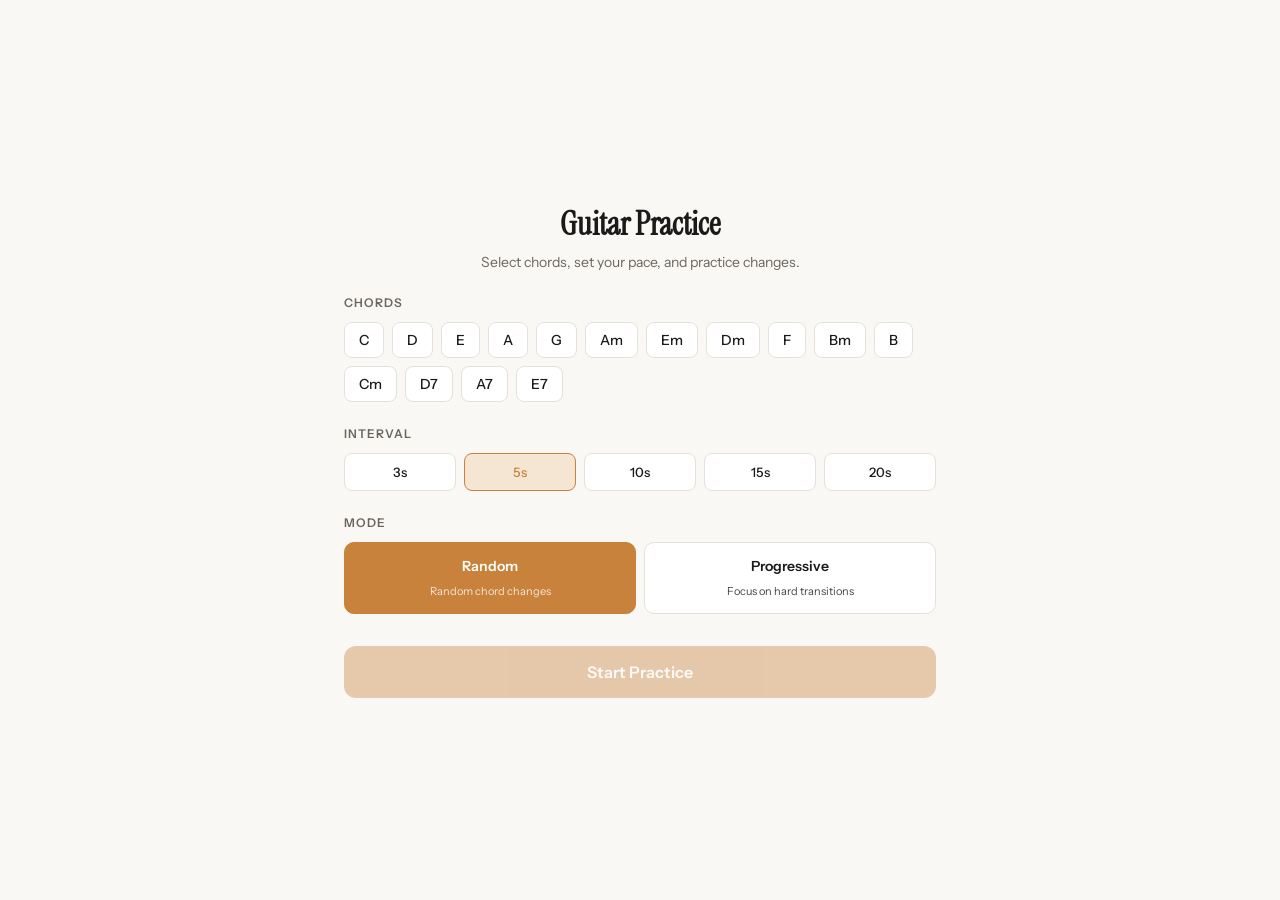
==== index.html @ 93acb4d7 "Initial commit: Guitar Practice app" ====
<!DOCTYPE html>
<html lang="en">
<head>
<meta charset="UTF-8">
<meta name="viewport" content="width=device-width, initial-scale=1.0">
<title>Guitar Practice</title>
<link rel="preconnect" href="https://fonts.googleapis.com">
<link rel="preconnect" href="https://fonts.gstatic.com" crossorigin>
<link href="https://fonts.googleapis.com/css2?family=Geist+Mono:wght@400;500;600&family=Instrument+Sans:wght@400;500;600&family=Instrument+Serif&display=swap" rel="stylesheet">
<style>
*, *::before, *::after { box-sizing: border-box; margin: 0; padding: 0; }

:root {
  --bg: #FAF8F5;
  --surface: #FFFFFF;
  --text: #1A1A1A;
  --muted: #6B6560;
  --accent: #C8823B;
  --accent-light: #F5E6D3;
  --success: #4A7C59;
  --danger: #C0392B;
  --string: #4A4039;
  --fret: #9A9490;
  --dot: #C8823B;
  --dot-stroke: #FFFFFF;
  --radius: 12px;
  --shadow: 0 2px 16px rgba(26, 26, 26, 0.08);
  --shadow-lg: 0 8px 32px rgba(26, 26, 26, 0.12);
}

body {
  font-family: 'Instrument Sans', -apple-system, sans-serif;
  background: var(--bg);
  color: var(--text);
  min-height: 100vh;
  min-height: 100dvh;
  display: flex;
  flex-direction: column;
  align-items: center;
  justify-content: center;
  -webkit-font-smoothing: antialiased;
}

.screen {
  display: none;
  width: 100%;
  max-width: 640px;
  padding: 24px;
  animation: fadeIn 300ms ease-out;
}

.screen.active { display: flex; flex-direction: column; align-items: center; }

@keyframes fadeIn {
  from { opacity: 0; transform: translateY(8px); }
  to { opacity: 1; transform: translateY(0); }
}

/* Setup Screen */
.setup-title {
  font-family: 'Instrument Serif', serif;
  font-size: 32px;
  margin-bottom: 8px;
}

.setup-subtitle {
  color: var(--muted);
  font-size: 14px;
  margin-bottom: 24px;
}

.section-label {
  font-size: 12px;
  font-weight: 600;
  text-transform: uppercase;
  letter-spacing: 0.08em;
  color: var(--muted);
  margin-bottom: 12px;
  align-self: flex-start;
}

.chord-grid {
  display: flex;
  flex-wrap: wrap;
  gap: 8px;
  margin-bottom: 24px;
  width: 100%;
}

.chord-chip {
  padding: 8px 14px;
  border: 1.5px solid #E5E0DA;
  border-radius: 8px;
  background: var(--surface);
  cursor: pointer;
  font-size: 14px;
  font-weight: 500;
  transition: all 150ms ease;
  user-select: none;
}

.chord-chip:hover { border-color: var(--accent); }

.chord-chip.selected {
  background: var(--accent);
  color: white;
  border-color: var(--accent);
}

.setting-row {
  display: flex;
  gap: 8px;
  margin-bottom: 24px;
  width: 100%;
}

.setting-option {
  flex: 1;
  padding: 10px;
  border: 1.5px solid #E5E0DA;
  border-radius: 8px;
  background: var(--surface);
  cursor: pointer;
  text-align: center;
  font-size: 13px;
  font-weight: 500;
  transition: all 150ms ease;
}

.setting-option:hover { border-color: var(--accent); }
.setting-option.selected {
  background: var(--accent-light);
  border-color: var(--accent);
  color: var(--accent);
}

.mode-toggle {
  display: flex;
  gap: 8px;
  margin-bottom: 24px;
  width: 100%;
}

.mode-btn {
  flex: 1;
  padding: 14px;
  border: 1.5px solid #E5E0DA;
  border-radius: 10px;
  background: var(--surface);
  cursor: pointer;
  text-align: center;
  transition: all 150ms ease;
}

.mode-btn:hover { border-color: var(--accent); }
.mode-btn.selected {
  background: var(--accent);
  color: white;
  border-color: var(--accent);
}

.mode-btn-name {
  font-size: 14px;
  font-weight: 600;
  display: block;
  margin-bottom: 4px;
}

.mode-btn-desc {
  font-size: 11px;
  opacity: 0.8;
}

.start-btn {
  width: 100%;
  padding: 16px;
  background: var(--accent);
  color: white;
  border: none;
  border-radius: 12px;
  font-size: 16px;
  font-weight: 600;
  font-family: 'Instrument Sans', sans-serif;
  cursor: pointer;
  transition: all 150ms ease;
  margin-top: 8px;
}

.start-btn:hover { transform: scale(1.02); box-shadow: var(--shadow); }
.start-btn:disabled { opacity: 0.4; cursor: not-allowed; transform: none; }

/* Practice Screen */
.practice-container {
  text-align: center;
  width: 100%;
  display: flex;
  flex-direction: column;
  align-items: center;
}

.chord-name {
  font-family: 'Instrument Serif', serif;
  font-size: clamp(48px, 12vw, 80px);
  margin-bottom: 16px;
  transition: opacity 200ms ease;
}

.chord-diagram-container {
  background: var(--surface);
  border-radius: var(--radius);
  box-shadow: var(--shadow);
  padding: 24px;
  margin-bottom: 24px;
  transition: opacity 200ms ease;
}

.chord-diagram-container svg {
  display: block;
}

.timer-container {
  position: relative;
  width: 80px;
  height: 80px;
  margin-bottom: 16px;
}

.timer-ring {
  transform: rotate(-90deg);
  width: 100%;
  height: 100%;
}

.timer-ring-bg {
  fill: none;
  stroke: #E5E0DA;
  stroke-width: 4;
}

.timer-ring-progress {
  fill: none;
  stroke: var(--accent);
  stroke-width: 4;
  stroke-linecap: round;
  transition: stroke-dashoffset 1s linear;
}

.timer-text {
  position: absolute;
  top: 50%;
  left: 50%;
  transform: translate(-50%, -50%);
  font-family: 'Geist Mono', monospace;
  font-size: 20px;
  font-weight: 500;
}

.progressive-feedback {
  display: flex;
  gap: 12px;
  margin-bottom: 16px;
  width: 100%;
  max-width: 320px;
}

.feedback-btn {
  flex: 1;
  padding: 12px;
  border: 1.5px solid #E5E0DA;
  border-radius: 10px;
  background: var(--surface);
  cursor: pointer;
  font-size: 14px;
  font-weight: 500;
  font-family: 'Instrument Sans', sans-serif;
  transition: all 150ms ease;
}

.feedback-btn:hover { transform: scale(1.02); }
.feedback-btn.got-it:hover, .feedback-btn.got-it:active {
  background: var(--success);
  color: white;
  border-color: var(--success);
}

.feedback-btn.struggled:hover, .feedback-btn.struggled:active {
  background: var(--danger);
  color: white;
  border-color: var(--danger);
}

.pause-btn {
  padding: 10px 20px;
  border: 1.5px solid #E5E0DA;
  border-radius: 8px;
  background: var(--surface);
  cursor: pointer;
  font-size: 13px;
  font-weight: 500;
  font-family: 'Instrument Sans', sans-serif;
  color: var(--muted);
  transition: all 150ms ease;
}

.pause-btn:hover { border-color: var(--accent); color: var(--text); }

/* Pause Overlay */
.pause-overlay {
  position: fixed;
  inset: 0;
  background: rgba(250, 248, 245, 0.95);
  display: none;
  flex-direction: column;
  align-items: center;
  justify-content: center;
  z-index: 100;
  animation: fadeIn 200ms ease-out;
}

.pause-overlay.active { display: flex; }

.pause-title {
  font-family: 'Instrument Serif', serif;
  font-size: 36px;
  margin-bottom: 24px;
}

.pause-btns {
  display: flex;
  gap: 12px;
}

.resume-btn {
  padding: 14px 32px;
  background: var(--accent);
  color: white;
  border: none;
  border-radius: 10px;
  font-size: 15px;
  font-weight: 600;
  font-family: 'Instrument Sans', sans-serif;
  cursor: pointer;
  transition: all 150ms ease;
}

.resume-btn:hover { transform: scale(1.02); }

.end-btn {
  padding: 14px 32px;
  border: 1.5px solid #E5E0DA;
  border-radius: 10px;
  background: var(--surface);
  font-size: 15px;
  font-weight: 500;
  font-family: 'Instrument Sans', sans-serif;
  cursor: pointer;
  color: var(--muted);
  transition: all 150ms ease;
}

.end-btn:hover { border-color: var(--danger); color: var(--danger); }

/* Summary Screen */
.summary-title {
  font-family: 'Instrument Serif', serif;
  font-size: 32px;
  margin-bottom: 24px;
}

.stats-grid {
  display: grid;
  grid-template-columns: 1fr 1fr;
  gap: 12px;
  width: 100%;
  margin-bottom: 24px;
}

.stat-card {
  background: var(--surface);
  border-radius: 10px;
  padding: 16px;
  text-align: center;
  box-shadow: var(--shadow);
}

.stat-value {
  font-family: 'Geist Mono', monospace;
  font-size: 28px;
  font-weight: 600;
  color: var(--accent);
}

.stat-label {
  font-size: 12px;
  color: var(--muted);
  margin-top: 4px;
}

.struggles-list {
  width: 100%;
  margin-bottom: 24px;
}

.struggle-item {
  display: flex;
  justify-content: space-between;
  padding: 10px 12px;
  background: var(--surface);
  border-radius: 8px;
  margin-bottom: 6px;
  font-size: 14px;
}

.struggle-pair { font-weight: 500; }
.struggle-rate { color: var(--danger); font-family: 'Geist Mono', monospace; }

.back-btn {
  padding: 14px 32px;
  background: var(--accent);
  color: white;
  border: none;
  border-radius: 10px;
  font-size: 15px;
  font-weight: 600;
  font-family: 'Instrument Sans', sans-serif;
  cursor: pointer;
  transition: all 150ms ease;
}

.back-btn:hover { transform: scale(1.02); }

/* Mobile */
@media (max-width: 480px) {
  .screen { padding: 16px; }
  .setup-title { font-size: 24px; }
  .chord-diagram-container { padding: 16px; }
}
</style>
</head>
<body>

<!-- Setup Screen -->
<div id="setup-screen" class="screen active">
  <h1 class="setup-title">Guitar Practice</h1>
  <p class="setup-subtitle">Select chords, set your pace, and practice changes.</p>

  <span class="section-label">Chords</span>
  <div class="chord-grid" id="chord-grid"></div>

  <span class="section-label">Interval</span>
  <div class="setting-row" id="interval-row"></div>

  <span class="section-label">Mode</span>
  <div class="mode-toggle" id="mode-toggle"></div>

  <button class="start-btn" id="start-btn" disabled>Start Practice</button>
</div>

<!-- Practice Screen -->
<div id="practice-screen" class="screen">
  <div class="practice-container">
    <div class="chord-name" id="chord-name"></div>
    <div class="chord-diagram-container" id="chord-diagram"></div>
    <div class="timer-container">
      <svg class="timer-ring" viewBox="0 0 80 80">
        <circle class="timer-ring-bg" cx="40" cy="40" r="36"/>
        <circle class="timer-ring-progress" id="timer-progress" cx="40" cy="40" r="36"
          stroke-dasharray="226.2" stroke-dashoffset="0"/>
      </svg>
      <span class="timer-text" id="timer-text"></span>
    </div>
    <div class="progressive-feedback" id="feedback-row" style="display: none;">
      <button class="feedback-btn got-it" id="got-it-btn">Got It</button>
      <button class="feedback-btn struggled" id="struggled-btn">Struggled</button>
    </div>
    <button class="pause-btn" id="pause-btn">Pause</button>
  </div>
</div>

<!-- Pause Overlay -->
<div class="pause-overlay" id="pause-overlay">
  <h2 class="pause-title">Paused</h2>
  <div class="pause-btns">
    <button class="resume-btn" id="resume-btn">Resume</button>
    <button class="end-btn" id="end-btn">End Session</button>
  </div>
</div>

<!-- Summary Screen -->
<div id="summary-screen" class="screen">
  <h2 class="summary-title">Session Summary</h2>
  <div class="stats-grid" id="stats-grid"></div>
  <div class="struggles-list" id="struggles-list"></div>
  <button class="back-btn" id="back-btn">Practice Again</button>
</div>

<script>
// ==================== CHORD DATA ====================
const CHORDS = {
  "C":  { name: "C Major",  frets: [null, 3, 2, 0, 1, 0], fingers: [null, 3, 2, null, 1, null], baseFret: 1 },
  "D":  { name: "D Major",  frets: [null, null, 0, 2, 3, 2], fingers: [null, null, null, 1, 3, 2], baseFret: 1 },
  "E":  { name: "E Major",  frets: [0, 2, 2, 1, 0, 0], fingers: [null, 2, 3, 1, null, null], baseFret: 1 },
  "A":  { name: "A Major",  frets: [null, 0, 2, 2, 2, 0], fingers: [null, null, 1, 2, 3, null], baseFret: 1 },
  "G":  { name: "G Major",  frets: [3, 2, 0, 0, 0, 3], fingers: [2, 1, null, null, null, 3], baseFret: 1 },
  "Am": { name: "A Minor",  frets: [null, 0, 2, 2, 1, 0], fingers: [null, null, 2, 3, 1, null], baseFret: 1 },
  "Em": { name: "E Minor",  frets: [0, 2, 2, 0, 0, 0], fingers: [null, 2, 3, null, null, null], baseFret: 1 },
  "Dm": { name: "D Minor",  frets: [null, null, 0, 2, 3, 1], fingers: [null, null, null, 2, 3, 1], baseFret: 1 },
  "F":  { name: "F Major",  frets: [1, 1, 2, 3, 3, 1], fingers: [1, 1, 2, 3, 4, 1], baseFret: 1 },
  "Bm": { name: "B Minor",  frets: [null, 2, 4, 4, 3, 2], fingers: [null, 1, 3, 4, 2, 1], baseFret: 2 },
  "B":  { name: "B Major",  frets: [null, 2, 4, 4, 4, 2], fingers: [null, 1, 2, 3, 4, 1], baseFret: 2 },
  "Cm": { name: "C Minor",  frets: [null, 3, 5, 5, 4, 3], fingers: [null, 1, 3, 4, 2, 1], baseFret: 3 },
  "D7": { name: "D 7th",    frets: [null, null, 0, 2, 1, 2], fingers: [null, null, null, 2, 1, 3], baseFret: 1 },
  "A7": { name: "A 7th",    frets: [null, 0, 2, 0, 2, 0], fingers: [null, null, 2, null, 3, null], baseFret: 1 },
  "E7": { name: "E 7th",    frets: [0, 2, 0, 1, 0, 0], fingers: [null, 2, null, 1, null, null], baseFret: 1 },
};

const INTERVALS = [3, 5, 10, 15, 20];
const CHORD_ORDER = ["C", "D", "E", "A", "G", "Am", "Em", "Dm", "F", "Bm", "B", "Cm", "D7", "A7", "E7"];

// ==================== STATE ====================
let state = {
  screen: 'setup',
  selectedChords: [],
  currentChord: null,
  previousChord: null,
  interval: 5,
  mode: 'random',
  isRunning: false,
  timeRemaining: 5,
  transitions: {},
  sessionStart: null,
  totalTransitions: 0,
  timerId: null,
  tickId: null,
  audioCtx: null,
};

// ==================== SVG RENDERER ====================
function renderChordDiagram(chordKey, container) {
  const chord = CHORDS[chordKey];
  if (!chord) return;

  const stringSpacing = 28;
  const fretSpacing = 40;
  const numFrets = 5;
  const numStrings = 6;
  const padding = 30;
  const topPadding = 36;

  const width = (numStrings - 1) * stringSpacing + padding * 2;
  const height = numFrets * fretSpacing + topPadding + padding;

  const fretsToRender = chord.frets.map((f, i) => {
    if (f === null || f === 0) return f;
    return f - chord.baseFret + 1;
  });

  const maxFret = Math.max(...fretsToRender.filter(f => f !== null && f > 0), numFrets);
  const actualFrets = Math.max(maxFret, numFrets);
  const actualHeight = actualFrets * fretSpacing + topPadding + padding;

  let svg = `<svg width="${width}" height="${actualHeight}" viewBox="0 0 ${width} ${actualHeight}" xmlns="http://www.w3.org/2000/svg">`;

  // Fret number indicator (for barre chords)
  if (chord.baseFret > 1) {
    svg += `<text x="${padding - 14}" y="${topPadding + fretSpacing / 2 + 5}"
      font-family="Geist Mono, monospace" font-size="12" fill="#6B6560"
      text-anchor="middle">${chord.baseFret}</text>`;
  }

  // Nut (only for baseFret = 1)
  const nutY = topPadding;
  if (chord.baseFret === 1) {
    svg += `<rect x="${padding}" y="${nutY - 3}" width="${(numStrings - 1) * stringSpacing}"
      height="6" fill="#4A4039" rx="1"/>`;
  }

  // Fret lines
  for (let f = 1; f <= actualFrets; f++) {
    const y = topPadding + f * fretSpacing;
    svg += `<line x1="${padding}" y1="${y}" x2="${padding + (numStrings - 1) * stringSpacing}" y2="${y}"
      stroke="#9A9490" stroke-width="1.5"/>`;
  }

  // String lines
  for (let s = 0; s < numStrings; s++) {
    const x = padding + s * stringSpacing;
    svg += `<line x1="${x}" y1="${topPadding}" x2="${x}" y2="${topPadding + actualFrets * fretSpacing}"
      stroke="#4A4039" stroke-width="2"/>`;
  }

  // X/O indicators and finger positions
  for (let s = 0; s < numStrings; s++) {
    const x = padding + s * stringSpacing;
    const fret = chord.frets[s];
    const finger = chord.fingers[s];

    if (fret === null) {
      // Muted string - X
      svg += `<text x="${x}" y="${topPadding - 10}" font-family="Instrument Sans, sans-serif"
        font-size="16" font-weight="500" fill="#6B6560" text-anchor="middle">X</text>`;
    } else if (fret === 0) {
      // Open string - O
      svg += `<circle cx="${x}" cy="${topPadding - 14}" r="6" fill="none" stroke="#6B6560" stroke-width="1.5"/>`;
    } else {
      // Fingered position
      const renderFret = fret - chord.baseFret + 1;
      const y = topPadding + (renderFret - 0.5) * fretSpacing;

      // Finger dot
      svg += `<circle cx="${x}" cy="${y}" r="10" fill="#C8823B" stroke="#FFFFFF" stroke-width="2"/>`;

      // Finger number
      if (finger) {
        svg += `<text x="${x}" y="${y + 4}" font-family="Geist Mono, monospace"
          font-size="10" font-weight="600" fill="#FFFFFF" text-anchor="middle">${finger}</text>`;
      }
    }
  }

  // Barre indicator
  const barreGroups = {};
  for (let s = 0; s < numStrings; s++) {
    const fret = chord.frets[s];
    if (fret !== null && fret > 0) {
      const renderFret = fret - chord.baseFret + 1;
      if (!barreGroups[renderFret]) barreGroups[renderFret] = [];
      barreGroups[renderFret].push(s);
    }
  }

  for (const [fret, strings] of Object.entries(barreGroups)) {
    if (strings.length >= 3) {
      const minStr = Math.min(...strings);
      const maxStr = Math.max(...strings);
      const x1 = padding + minStr * stringSpacing;
      const x2 = padding + maxStr * stringSpacing;
      const y = topPadding + (parseInt(fret) - 0.5) * fretSpacing;

      svg += `<rect x="${x1}" y="${y - 10}" width="${x2 - x1}" height="20"
        rx="10" fill="#C8823B" opacity="0.3"/>`;
    }
  }

  svg += '</svg>';
  container.innerHTML = svg;
}

// ==================== AUDIO ====================
function playClick() {
  try {
    if (!state.audioCtx) state.audioCtx = new (window.AudioContext || window.webkitAudioContext)();
    const osc = state.audioCtx.createOscillator();
    const gain = state.audioCtx.createGain();
    osc.connect(gain);
    gain.connect(state.audioCtx.destination);
    osc.frequency.value = 800;
    gain.gain.value = 0.1;
    osc.start();
    gain.gain.exponentialRampToValueAtTime(0.001, state.audioCtx.currentTime + 0.05);
    osc.stop(state.audioCtx.currentTime + 0.05);
  } catch (e) {}
}

// ==================== WEIGHTED RANDOM ====================
function weightedRandom(items, weights) {
  const total = weights.reduce((a, b) => a + b, 0);
  let r = Math.random() * total;
  for (let i = 0; i < items.length; i++) {
    r -= weights[i];
    if (r <= 0) return items[i];
  }
  return items[items.length - 1];
}

function pickNextChord() {
  const available = state.selectedChords.filter(c => c !== state.currentChord);
  if (available.length === 0) return state.selectedChords[0];

  if (state.mode === 'progressive') {
    const weights = available.map(chord => {
      const key = `${state.previousChord}\u2192${chord}`;
      const data = state.transitions[key] || { count: 0, struggles: 0 };
      if (data.count === 0) return 1;
      return 1 + (data.struggles / data.count) * 2;
    });
    return weightedRandom(available, weights);
  }

  return available[Math.floor(Math.random() * available.length)];
}

// ==================== UI HELPERS ====================
function showScreen(name) {
  document.querySelectorAll('.screen').forEach(s => s.classList.remove('active'));
  document.getElementById(`${name}-screen`).classList.add('active');
  state.screen = name;
}

// ==================== SETUP ====================
function initSetup() {
  const grid = document.getElementById('chord-grid');
  CHORD_ORDER.forEach(key => {
    const chip = document.createElement('div');
    chip.className = 'chord-chip';
    chip.textContent = key;
    chip.dataset.chord = key;
    chip.addEventListener('click', () => {
      chip.classList.toggle('selected');
      updateSelectedChords();
    });
    grid.appendChild(chip);
  });

  const intervalRow = document.getElementById('interval-row');
  INTERVALS.forEach(sec => {
    const opt = document.createElement('div');
    opt.className = 'setting-option' + (sec === 5 ? ' selected' : '');
    opt.textContent = `${sec}s`;
    opt.dataset.interval = sec;
    opt.addEventListener('click', () => {
      intervalRow.querySelectorAll('.setting-option').forEach(o => o.classList.remove('selected'));
      opt.classList.add('selected');
      state.interval = sec;
    });
    intervalRow.appendChild(opt);
  });

  const modeToggle = document.getElementById('mode-toggle');
  const modes = [
    { key: 'random', name: 'Random', desc: 'Random chord changes' },
    { key: 'progressive', name: 'Progressive', desc: 'Focus on hard transitions' },
  ];
  modes.forEach(m => {
    const btn = document.createElement('div');
    btn.className = 'mode-btn' + (m.key === 'random' ? ' selected' : '');
    btn.dataset.mode = m.key;
    btn.innerHTML = `<span class="mode-btn-name">${m.name}</span><span class="mode-btn-desc">${m.desc}</span>`;
    btn.addEventListener('click', () => {
      modeToggle.querySelectorAll('.mode-btn').forEach(b => b.classList.remove('selected'));
      btn.classList.add('selected');
      state.mode = m.key;
    });
    modeToggle.appendChild(btn);
  });

  document.getElementById('start-btn').addEventListener('click', startPractice);
  document.getElementById('pause-btn').addEventListener('click', pausePractice);
  document.getElementById('resume-btn').addEventListener('click', resumePractice);
  document.getElementById('end-btn').addEventListener('click', endSession);
  document.getElementById('back-btn').addEventListener('click', () => {
    resetSetup();
    showScreen('setup');
  });
  document.getElementById('got-it-btn').addEventListener('click', () => recordFeedback(true));
  document.getElementById('struggled-btn').addEventListener('click', () => recordFeedback(false));

  document.addEventListener('keydown', handleKeyboard);
}

function updateSelectedChords() {
  const selected = [];
  document.querySelectorAll('.chord-chip.selected').forEach(chip => {
    selected.push(chip.dataset.chord);
  });
  state.selectedChords = selected;
  document.getElementById('start-btn').disabled = selected.length < 2;
}

function resetSetup() {
  state.isRunning = false;
  state.currentChord = null;
  state.previousChord = null;
  state.transitions = {};
  state.totalTransitions = 0;
  if (state.timerId) clearInterval(state.timerId);
  if (state.tickId) clearInterval(state.tickId);
}

// ==================== PRACTICE ENGINE ====================
function startPractice() {
  if (state.selectedChords.length < 2) return;

  state.isRunning = true;
  state.sessionStart = Date.now();
  state.totalTransitions = 0;
  state.currentChord = state.selectedChords[Math.floor(Math.random() * state.selectedChords.length)];
  state.previousChord = null;

  showScreen('practice');
  showCurrentChord();
  startTimer();

  if (state.mode === 'progressive') {
    document.getElementById('feedback-row').style.display = 'flex';
  } else {
    document.getElementById('feedback-row').style.display = 'none';
  }
}

function showCurrentChord() {
  const chordName = document.getElementById('chord-name');
  const diagram = document.getElementById('chord-diagram');

  chordName.style.opacity = 0;
  diagram.style.opacity = 0;

  setTimeout(() => {
    chordName.textContent = CHORDS[state.currentChord].name;
    renderChordDiagram(state.currentChord, diagram);
    chordName.style.opacity = 1;
    diagram.style.opacity = 1;
  }, 150);
}

function startTimer() {
  state.timeRemaining = state.interval;
  updateTimerDisplay();

  if (state.timerId) clearInterval(state.timerId);
  if (state.tickId) clearInterval(state.tickId);

  state.tickId = setInterval(() => {
    state.timeRemaining--;
    updateTimerDisplay();
  }, 1000);

  state.timerId = setInterval(() => {
    playClick();
    state.previousChord = state.currentChord;
    state.currentChord = pickNextChord();
    state.totalTransitions++;
    showCurrentChord();
    state.timeRemaining = state.interval;
    updateTimerDisplay();
  }, state.interval * 1000);
}

function updateTimerDisplay() {
  const circumference = 2 * Math.PI * 36;
  const progress = document.getElementById('timer-progress');
  const text = document.getElementById('timer-text');

  const fraction = state.timeRemaining / state.interval;
  progress.style.strokeDashoffset = circumference * (1 - fraction);
  text.textContent = state.timeRemaining;
}

function pausePractice() {
  state.isRunning = false;
  if (state.timerId) clearInterval(state.timerId);
  if (state.tickId) clearInterval(state.tickId);
  document.getElementById('pause-overlay').classList.add('active');
}

function resumePractice() {
  state.isRunning = true;
  document.getElementById('pause-overlay').classList.remove('active');
  startTimer();
}

function endSession() {
  state.isRunning = false;
  if (state.timerId) clearInterval(state.timerId);
  if (state.tickId) clearInterval(state.tickId);
  document.getElementById('pause-overlay').classList.remove('active');
  showSummary();
}

function recordFeedback(gotIt) {
  if (state.previousChord && state.currentChord) {
    const key = `${state.previousChord}\u2192${state.currentChord}`;
    if (!state.transitions[key]) state.transitions[key] = { count: 0, struggles: 0 };
    state.transitions[key].count++;
    if (!gotIt) state.transitions[key].struggles++;
  }
}

// ==================== SUMMARY ====================
function showSummary() {
  const duration = Math.round((Date.now() - state.sessionStart) / 1000);
  const minutes = Math.floor(duration / 60);
  const seconds = duration % 60;

  const struggles = Object.entries(state.transitions)
    .filter(([, v]) => v.struggles > 0)
    .sort((a, b) => (b[1].struggles / b[1].count) - (a[1].struggles / a[1].count))
    .slice(0, 5);

  document.getElementById('stats-grid').innerHTML = `
    <div class="stat-card">
      <div class="stat-value">${state.totalTransitions}</div>
      <div class="stat-label">Transitions</div>
    </div>
    <div class="stat-card">
      <div class="stat-value">${minutes}:${seconds.toString().padStart(2, '0')}</div>
      <div class="stat-label">Duration</div>
    </div>
    <div class="stat-card">
      <div class="stat-value">${state.selectedChords.length}</div>
      <div class="stat-label">Chords</div>
    </div>
    <div class="stat-card">
      <div class="stat-value">${state.interval}s</div>
      <div class="stat-label">Interval</div>
    </div>
  `;

  let strugglesHtml = '';
  if (struggles.length > 0) {
    strugglesHtml = '<span class="section-label">Focus Areas</span>';
    struggles.forEach(([pair, data]) => {
      const rate = Math.round((data.struggles / data.count) * 100);
      strugglesHtml += `
        <div class="struggle-item">
          <span class="struggle-pair">${pair}</span>
          <span class="struggle-rate">${rate}% struggled</span>
        </div>
      `;
    });
  }
  document.getElementById('struggles-list').innerHTML = strugglesHtml;

  showScreen('summary');
}

// ==================== KEYBOARD SHORTCUTS ====================
function handleKeyboard(e) {
  if (state.screen === 'practice' && state.isRunning) {
    if (e.code === 'Space') {
      e.preventDefault();
      pausePractice();
    } else if (e.key === 'g' || e.key === 'G') {
      recordFeedback(true);
    } else if (e.key === 's' || e.key === 'S') {
      recordFeedback(false);
    }
  } else if (state.screen === 'practice' && !state.isRunning) {
    if (e.code === 'Space') {
      e.preventDefault();
      resumePractice();
    }
  } else if (state.screen === 'setup' && e.code === 'Escape') {
    if (state.selectedChords.length >= 2) startPractice();
  } else if (state.screen === 'summary' && (e.code === 'Enter' || e.code === 'Space')) {
    e.preventDefault();
    resetSetup();
    showScreen('setup');
  }
}

// ==================== INIT ====================
initSetup();
</script>
</body>
</html>
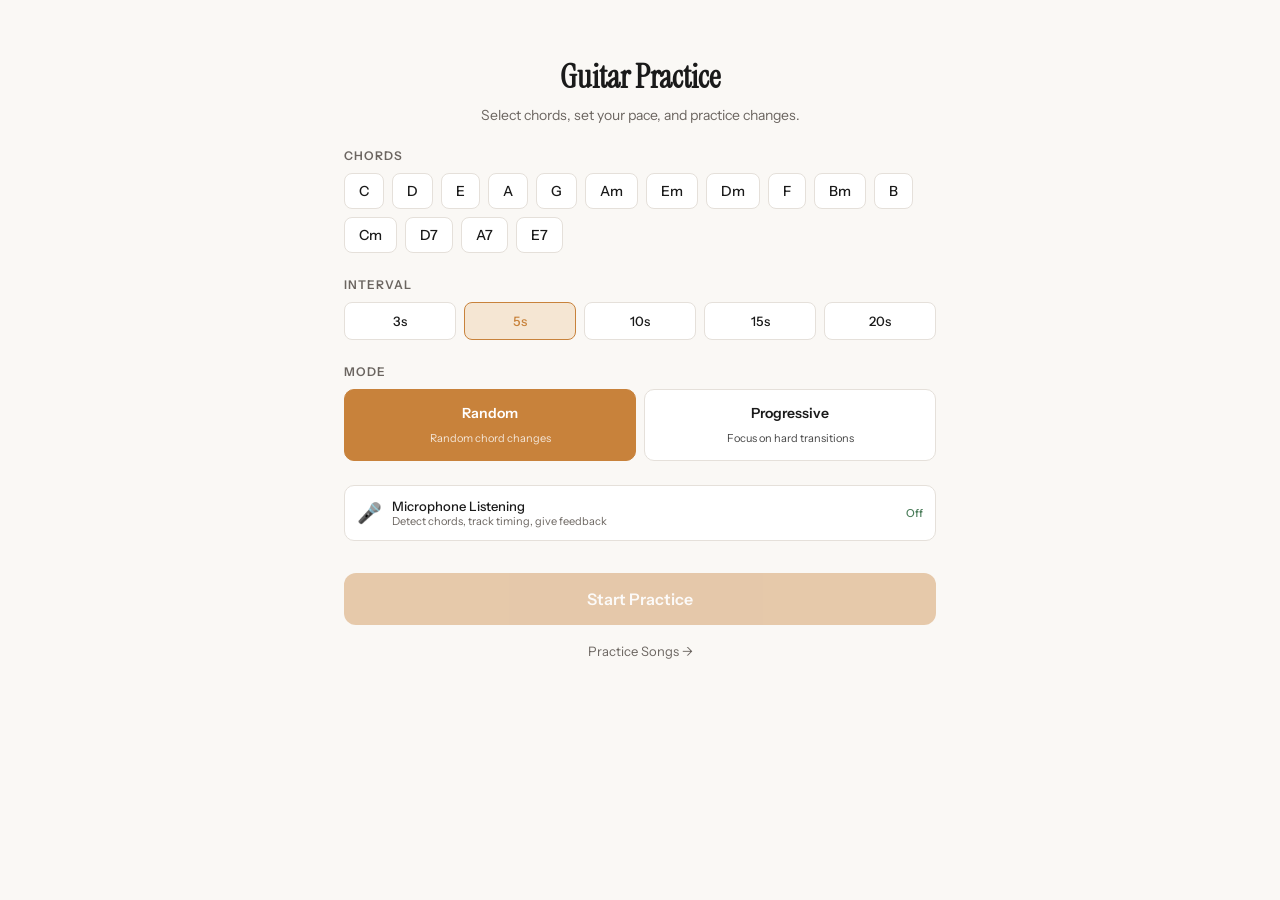
==== commit e3ddbccb: "feat: add listen mode, strum detection, real-time critiques, and enhanced song mode - Simple practic" ====
--- a/index.html
+++ b/index.html
@@ -37,7 +37,8 @@
   display: flex;
   flex-direction: column;
   align-items: center;
-  justify-content: center;
+  justify-content: flex-start;
+  padding: 32px 0;
   -webkit-font-smoothing: antialiased;
 }
 
@@ -100,12 +101,7 @@
 }
 
 .chord-chip:hover { border-color: var(--accent); }
-
-.chord-chip.selected {
-  background: var(--accent);
-  color: white;
-  border-color: var(--accent);
-}
+.chord-chip.selected { background: var(--accent); color: white; border-color: var(--accent); }
 
 .setting-row {
   display: flex;
@@ -128,11 +124,7 @@
 }
 
 .setting-option:hover { border-color: var(--accent); }
-.setting-option.selected {
-  background: var(--accent-light);
-  border-color: var(--accent);
-  color: var(--accent);
-}
+.setting-option.selected { background: var(--accent-light); border-color: var(--accent); color: var(--accent); }
 
 .mode-toggle {
   display: flex;
@@ -153,23 +145,31 @@
 }
 
 .mode-btn:hover { border-color: var(--accent); }
-.mode-btn.selected {
-  background: var(--accent);
-  color: white;
-  border-color: var(--accent);
-}
-
-.mode-btn-name {
-  font-size: 14px;
-  font-weight: 600;
-  display: block;
-  margin-bottom: 4px;
-}
-
-.mode-btn-desc {
-  font-size: 11px;
-  opacity: 0.8;
-}
+.mode-btn.selected { background: var(--accent); color: white; border-color: var(--accent); }
+
+.mode-btn-name { font-size: 14px; font-weight: 600; display: block; margin-bottom: 4px; }
+.mode-btn-desc { font-size: 11px; opacity: 0.8; }
+
+.mic-toggle {
+  display: flex;
+  align-items: center;
+  gap: 10px;
+  margin-bottom: 24px;
+  width: 100%;
+  padding: 12px;
+  border: 1.5px solid #E5E0DA;
+  border-radius: 10px;
+  background: var(--surface);
+  cursor: pointer;
+}
+
+.mic-toggle:hover { border-color: var(--accent); }
+.mic-toggle.active { border-color: var(--success); background: #f0f7f2; }
+
+.mic-icon { font-size: 20px; }
+.mic-label { font-size: 13px; font-weight: 500; }
+.mic-desc { font-size: 11px; color: var(--muted); }
+.mic-status { font-size: 11px; color: var(--success); font-weight: 500; }
 
 .start-btn {
   width: 100%;
@@ -210,14 +210,90 @@
   border-radius: var(--radius);
   box-shadow: var(--shadow);
   padding: 24px;
-  margin-bottom: 24px;
+  margin-bottom: 16px;
   transition: opacity 200ms ease;
 }
 
-.chord-diagram-container svg {
-  display: block;
-}
-
+.chord-diagram-container svg { display: block; }
+
+/* Notation Display */
+.notation-container {
+  background: var(--surface);
+  border-radius: var(--radius);
+  box-shadow: var(--shadow);
+  padding: 16px 20px;
+  margin-bottom: 20px;
+  width: 100%;
+  max-width: 320px;
+}
+
+.tab-notation {
+  font-family: 'Geist Mono', monospace;
+  font-size: 13px;
+  line-height: 1.6;
+  color: var(--text);
+  margin-bottom: 8px;
+  white-space: pre;
+}
+
+.numeric-notation {
+  font-family: 'Geist Mono', monospace;
+  font-size: 14px;
+  color: var(--muted);
+  margin-bottom: 10px;
+}
+
+.staff-notation svg { display: block; margin: 0 auto; }
+
+/* Audio Feedback */
+.audio-feedback {
+  width: 100%;
+  max-width: 320px;
+  margin-bottom: 16px;
+}
+
+.detection-row {
+  display: flex;
+  align-items: center;
+  justify-content: space-between;
+  gap: 8px;
+  margin-bottom: 8px;
+  font-size: 13px;
+}
+
+.detected-chord {
+  font-weight: 500;
+  display: flex;
+  align-items: center;
+  gap: 6px;
+}
+
+.detected-chord .match { color: var(--success); font-weight: 600; }
+.detected-chord .miss { color: var(--danger); font-weight: 600; }
+.detected-chord .none { color: var(--muted); }
+
+.volume-meter {
+  height: 6px;
+  background: #E5E0DA;
+  border-radius: 3px;
+  overflow: hidden;
+}
+
+.volume-meter-fill {
+  height: 100%;
+  background: var(--accent);
+  border-radius: 3px;
+  transition: width 50ms ease;
+}
+
+.transition-timer {
+  font-family: 'Geist Mono', monospace;
+  font-size: 13px;
+  color: var(--muted);
+  margin-bottom: 4px;
+}
+
+/* Timer Ring */
 .timer-container {
   position: relative;
   width: 80px;
@@ -225,112 +301,326 @@
   margin-bottom: 16px;
 }
 
-.timer-ring {
-  transform: rotate(-90deg);
-  width: 100%;
-  height: 100%;
-}
-
-.timer-ring-bg {
-  fill: none;
-  stroke: #E5E0DA;
-  stroke-width: 4;
-}
-
-.timer-ring-progress {
-  fill: none;
-  stroke: var(--accent);
-  stroke-width: 4;
-  stroke-linecap: round;
-  transition: stroke-dashoffset 1s linear;
-}
-
+.timer-ring { transform: rotate(-90deg); width: 100%; height: 100%; }
+.timer-ring-bg { fill: none; stroke: #E5E0DA; stroke-width: 4; }
+.timer-ring-progress { fill: none; stroke: var(--accent); stroke-width: 4; stroke-linecap: round; transition: stroke-dashoffset 1s linear; }
 .timer-text {
   position: absolute;
-  top: 50%;
-  left: 50%;
-  transform: translate(-50%, -50%);
+  top: 50%; left: 50%; transform: translate(-50%, -50%);
+  font-family: 'Geist Mono', monospace; font-size: 20px; font-weight: 500;
+}
+
+.progressive-feedback { display: flex; gap: 12px; margin-bottom: 16px; width: 100%; max-width: 320px; }
+.feedback-btn {
+  flex: 1; padding: 12px; border: 1.5px solid #E5E0DA; border-radius: 10px;
+  background: var(--surface); cursor: pointer; font-size: 14px; font-weight: 500;
+  font-family: 'Instrument Sans', sans-serif; transition: all 150ms ease;
+}
+.feedback-btn:hover { transform: scale(1.02); }
+.feedback-btn.got-it:hover, .feedback-btn.got-it:active { background: var(--success); color: white; border-color: var(--success); }
+.feedback-btn.struggled:hover, .feedback-btn.struggled:active { background: var(--danger); color: white; border-color: var(--danger); }
+
+.pause-btn {
+  padding: 10px 20px; border: 1.5px solid #E5E0DA; border-radius: 8px;
+  background: var(--surface); cursor: pointer; font-size: 13px; font-weight: 500;
+  font-family: 'Instrument Sans', sans-serif; color: var(--muted); transition: all 150ms ease;
+}
+.pause-btn:hover { border-color: var(--accent); color: var(--text); }
+
+/* Pause Overlay */
+.pause-overlay {
+  position: fixed; inset: 0; background: rgba(250, 248, 245, 0.95);
+  display: none; flex-direction: column; align-items: center; justify-content: center;
+  z-index: 100; animation: fadeIn 200ms ease-out;
+}
+.pause-overlay.active { display: flex; }
+.pause-title { font-family: 'Instrument Serif', serif; font-size: 36px; margin-bottom: 24px; }
+.pause-btns { display: flex; gap: 12px; }
+.resume-btn {
+  padding: 14px 32px; background: var(--accent); color: white; border: none;
+  border-radius: 10px; font-size: 15px; font-weight: 600; font-family: 'Instrument Sans', sans-serif;
+  cursor: pointer; transition: all 150ms ease;
+}
+.resume-btn:hover { transform: scale(1.02); }
+.end-btn {
+  padding: 14px 32px; border: 1.5px solid #E5E0DA; border-radius: 10px;
+  background: var(--surface); font-size: 15px; font-weight: 500;
+  font-family: 'Instrument Sans', sans-serif; cursor: pointer; color: var(--muted); transition: all 150ms ease;
+}
+.end-btn:hover { border-color: var(--danger); color: var(--danger); }
+
+/* Song Picker Screen */
+.song-picker-title { font-family: 'Instrument Serif', serif; font-size: 28px; margin-bottom: 8px; }
+.song-picker-subtitle { color: var(--muted); font-size: 14px; margin-bottom: 24px; }
+
+.song-card {
+  width: 100%;
+  padding: 16px;
+  border: 1.5px solid #E5E0DA;
+  border-radius: 12px;
+  background: var(--surface);
+  cursor: pointer;
+  margin-bottom: 12px;
+  transition: all 150ms ease;
+}
+
+.song-card:hover { border-color: var(--accent); box-shadow: var(--shadow); }
+
+.song-card-name { font-size: 16px; font-weight: 600; margin-bottom: 4px; }
+.song-card-artist { font-size: 13px; color: var(--muted); margin-bottom: 8px; }
+.song-card-chords {
   font-family: 'Geist Mono', monospace;
-  font-size: 20px;
+  font-size: 12px;
+  color: var(--accent);
+  background: var(--accent-light);
+  padding: 6px 10px;
+  border-radius: 6px;
+  display: inline-block;
+}
+
+.song-card-back {
+  margin-top: 8px;
+  padding: 10px 20px;
+  border: none;
+  background: none;
+  color: var(--muted);
+  font-size: 13px;
+  font-family: 'Instrument Sans', sans-serif;
+  cursor: pointer;
+}
+.song-card-back:hover { color: var(--text); }
+
+/* Song Practice Screen */
+.song-header {
+  text-align: center;
+  width: 100%;
+  margin-bottom: 16px;
+}
+
+.song-name { font-family: 'Instrument Serif', serif; font-size: 22px; margin-bottom: 2px; }
+.song-artist { font-size: 13px; color: var(--muted); }
+
+.detection-status {
+  font-size: 13px;
   font-weight: 500;
-}
-
-.progressive-feedback {
+  padding: 6px 14px;
+  border-radius: 20px;
+  margin-bottom: 16px;
+}
+.detection-status.waiting { background: var(--accent-light); color: var(--accent); }
+.detection-status.correct { background: #e8f5ec; color: var(--success); }
+.detection-status.wrong { background: #fde8e6; color: var(--danger); }
+
+.song-progress-bar {
   display: flex;
-  gap: 12px;
+  align-items: center;
+  justify-content: center;
+  gap: 4px;
+  margin-bottom: 20px;
+  flex-wrap: wrap;
+  width: 100%;
+}
+
+.song-chord-step {
+  font-size: 13px;
+  font-weight: 500;
+  padding: 4px 10px;
+  border-radius: 6px;
+  background: #E5E0DA;
+  color: var(--muted);
+  transition: all 150ms ease;
+}
+.song-chord-step.active { background: var(--accent); color: white; }
+.song-chord-step.completed { background: var(--success); color: white; }
+.song-chord-arrow { color: var(--muted); font-size: 12px; }
+
+.song-controls {
+  display: flex;
+  gap: 8px;
   margin-bottom: 16px;
   width: 100%;
-  max-width: 320px;
-}
-
-.feedback-btn {
-  flex: 1;
-  padding: 12px;
-  border: 1.5px solid #E5E0DA;
-  border-radius: 10px;
-  background: var(--surface);
-  cursor: pointer;
-  font-size: 14px;
-  font-weight: 500;
-  font-family: 'Instrument Sans', sans-serif;
-  transition: all 150ms ease;
-}
-
-.feedback-btn:hover { transform: scale(1.02); }
-.feedback-btn.got-it:hover, .feedback-btn.got-it:active {
-  background: var(--success);
-  color: white;
-  border-color: var(--success);
-}
-
-.feedback-btn.struggled:hover, .feedback-btn.struggled:active {
-  background: var(--danger);
-  color: white;
-  border-color: var(--danger);
-}
-
-.pause-btn {
-  padding: 10px 20px;
+  justify-content: center;
+}
+
+.song-control-btn {
+  padding: 8px 16px;
   border: 1.5px solid #E5E0DA;
   border-radius: 8px;
   background: var(--surface);
   cursor: pointer;
-  font-size: 13px;
+  font-size: 12px;
   font-weight: 500;
   font-family: 'Instrument Sans', sans-serif;
   color: var(--muted);
   transition: all 150ms ease;
 }
-
-.pause-btn:hover { border-color: var(--accent); color: var(--text); }
-
-/* Pause Overlay */
-.pause-overlay {
-  position: fixed;
-  inset: 0;
-  background: rgba(250, 248, 245, 0.95);
+.song-control-btn:hover { border-color: var(--accent); color: var(--text); }
+.song-control-btn.active { border-color: var(--accent); color: var(--accent); background: var(--accent-light); }
+
+.beat-indicator {
+  width: 12px; height: 12px;
+  border-radius: 50%;
+  background: var(--accent);
+  margin: 0 auto 16px;
+  opacity: 0.3;
+  transition: opacity 100ms ease;
+}
+.beat-indicator.pulse { opacity: 1; transform: scale(1.3); }
+
+.strumming-display {
+  background: var(--surface);
+  border-radius: var(--radius);
+  box-shadow: var(--shadow);
+  padding: 14px 20px;
+  margin-bottom: 16px;
+  width: 100%;
+  max-width: 320px;
+  text-align: center;
+}
+.strumming-label { font-size: 11px; color: var(--muted); text-transform: uppercase; letter-spacing: 0.06em; margin-bottom: 6px; }
+.strumming-pattern { font-family: 'Geist Mono', monospace; font-size: 18px; font-weight: 600; color: var(--text); margin-bottom: 2px; }
+.strumming-hint { font-size: 11px; color: var(--muted); margin-top: 4px; }
+.strum-group { display: inline-flex; gap: 1px; }
+.strum-arrow { display: inline-block; padding: 0 2px; transition: all 150ms ease; }
+.strum-arrow.completed { color: var(--success); }
+.strum-arrow.active { color: var(--accent); font-weight: 700; transform: scale(1.15); }
+.strum-arrow.wrong { color: var(--danger); animation: strumShake 300ms ease; }
+@keyframes strumShake { 0%, 100% { transform: translateX(0); } 25% { transform: translateX(-3px); } 75% { transform: translateX(3px); } }
+.strum-counter { font-family: 'Geist Mono', monospace; font-size: 12px; color: var(--muted); margin-top: 4px; }
+
+/* Practice Mode Toggle */
+.practice-mode-toggle {
+  display: flex;
+  gap: 8px;
+  margin-bottom: 16px;
+  width: 100%;
+  max-width: 320px;
+}
+.practice-mode-btn {
+  flex: 1;
+  padding: 8px 12px;
+  border: 1.5px solid #E5E0DA;
+  border-radius: 8px;
+  background: var(--surface);
+  cursor: pointer;
+  font-size: 12px;
+  font-weight: 500;
+  font-family: 'Instrument Sans', sans-serif;
+  color: var(--muted);
+  transition: all 150ms ease;
+  text-align: center;
+}
+.practice-mode-btn:hover { border-color: var(--accent); color: var(--text); }
+.practice-mode-btn.active { border-color: var(--accent); color: var(--accent); background: var(--accent-light); }
+
+/* Practice Detection Badge */
+.practice-detection-badge {
+  font-size: 13px;
+  font-weight: 500;
+  padding: 6px 14px;
+  border-radius: 20px;
+  margin-bottom: 12px;
   display: none;
-  flex-direction: column;
-  align-items: center;
-  justify-content: center;
-  z-index: 100;
+}
+.practice-detection-badge.visible { display: block; }
+.practice-detection-badge.waiting { background: var(--accent-light); color: var(--accent); }
+.practice-detection-badge.correct { background: #e8f5ec; color: var(--success); }
+.practice-detection-badge.wrong { background: #fde8e6; color: var(--danger); }
+
+/* Real-time Critique Hint */
+.critique-hint {
+  background: var(--surface);
+  border-radius: var(--radius);
+  box-shadow: var(--shadow);
+  padding: 10px 16px;
+  margin-bottom: 12px;
+  width: 100%;
+  max-width: 320px;
+  font-size: 12px;
+  color: var(--muted);
+  line-height: 1.5;
+  border-left: 3px solid var(--accent);
+  display: none;
   animation: fadeIn 200ms ease-out;
 }
-
-.pause-overlay.active { display: flex; }
-
-.pause-title {
-  font-family: 'Instrument Serif', serif;
-  font-size: 36px;
-  margin-bottom: 24px;
-}
-
-.pause-btns {
-  display: flex;
+.critique-hint.visible { display: block; }
+
+/* Summary Screen */
+.summary-title { font-family: 'Instrument Serif', serif; font-size: 28px; margin-bottom: 4px; }
+.summary-subtitle { color: var(--muted); font-size: 13px; margin-bottom: 20px; }
+
+.stats-grid {
+  display: grid;
+  grid-template-columns: 1fr 1fr;
   gap: 12px;
-}
-
-.resume-btn {
+  width: 100%;
+  margin-bottom: 20px;
+}
+
+.stat-card { background: var(--surface); border-radius: 10px; padding: 16px; text-align: center; box-shadow: var(--shadow); }
+.stat-value { font-family: 'Geist Mono', monospace; font-size: 28px; font-weight: 600; color: var(--accent); }
+.stat-label { font-size: 12px; color: var(--muted); margin-top: 4px; }
+
+.accuracy-section { width: 100%; margin-bottom: 16px; }
+.accuracy-bar-row { display: flex; align-items: center; gap: 8px; margin-bottom: 6px; }
+.accuracy-name { font-size: 13px; font-weight: 500; min-width: 70px; }
+.accuracy-bar { flex: 1; height: 8px; background: #E5E0DA; border-radius: 4px; overflow: hidden; }
+.accuracy-bar-fill { height: 100%; border-radius: 4px; transition: width 300ms ease; }
+.accuracy-bar-fill.good { background: var(--success); }
+.accuracy-bar-fill.ok { background: var(--accent); }
+.accuracy-bar-fill.bad { background: var(--danger); }
+.accuracy-pct { font-family: 'Geist Mono', monospace; font-size: 12px; color: var(--muted); min-width: 35px; text-align: right; }
+
+.struggles-list { width: 100%; margin-bottom: 16px; }
+.section-label { margin-bottom: 10px; }
+
+.struggle-item { display: flex; justify-content: space-between; padding: 10px 12px; background: var(--surface); border-radius: 8px; margin-bottom: 6px; font-size: 14px; }
+.struggle-pair { font-weight: 500; }
+.struggle-rate { color: var(--danger); font-family: 'Geist Mono', monospace; }
+
+.suggestions-list { width: 100%; margin-bottom: 20px; }
+.suggestion-item {
+  padding: 12px;
+  background: var(--surface);
+  border-radius: 8px;
+  margin-bottom: 6px;
+  font-size: 13px;
+  line-height: 1.5;
+  border-left: 3px solid var(--accent);
+}
+
+.tone-section { width: 100%; margin-bottom: 16px; }
+.tone-row { display: flex; justify-content: space-between; padding: 8px 12px; background: var(--surface); border-radius: 8px; margin-bottom: 4px; font-size: 13px; }
+.tone-label { font-weight: 500; }
+.tone-value { font-family: 'Geist Mono', monospace; }
+
+.back-btn {
+  padding: 14px 32px; background: var(--accent); color: white; border: none;
+  border-radius: 10px; font-size: 15px; font-weight: 600; font-family: 'Instrument Sans', sans-serif;
+  cursor: pointer; transition: all 150ms ease;
+}
+.back-btn:hover { transform: scale(1.02); }
+
+/* Mic permission overlay */
+.mic-overlay {
+  position: fixed; inset: 0; background: rgba(250, 248, 245, 0.97);
+  display: none; flex-direction: column; align-items: center; justify-content: center;
+  z-index: 200; animation: fadeIn 200ms ease-out;
+  padding: 24px;
+}
+.mic-overlay.active { display: flex; }
+.mic-overlay-title { font-family: 'Instrument Serif', serif; font-size: 24px; margin-bottom: 8px; }
+.mic-overlay-desc { color: var(--muted); font-size: 14px; text-align: center; max-width: 320px; margin-bottom: 24px; line-height: 1.5; }
+.mic-overlay-tip {
+  background: var(--accent-light);
+  padding: 10px 16px;
+  border-radius: 8px;
+  font-size: 12px;
+  color: var(--accent);
+  margin-bottom: 20px;
+  text-align: center;
+}
+.mic-allow-btn {
   padding: 14px 32px;
   background: var(--accent);
   color: white;
@@ -341,103 +631,44 @@
   font-family: 'Instrument Sans', sans-serif;
   cursor: pointer;
   transition: all 150ms ease;
-}
-
-.resume-btn:hover { transform: scale(1.02); }
-
-.end-btn {
-  padding: 14px 32px;
-  border: 1.5px solid #E5E0DA;
-  border-radius: 10px;
-  background: var(--surface);
-  font-size: 15px;
-  font-weight: 500;
+  margin-bottom: 12px;
+}
+.mic-allow-btn:hover { transform: scale(1.02); }
+.mic-skip-btn {
+  padding: 10px 20px;
+  border: none;
+  background: none;
+  color: var(--muted);
+  font-size: 13px;
   font-family: 'Instrument Sans', sans-serif;
   cursor: pointer;
-  color: var(--muted);
-  transition: all 150ms ease;
-}
-
-.end-btn:hover { border-color: var(--danger); color: var(--danger); }
-
-/* Summary Screen */
-.summary-title {
-  font-family: 'Instrument Serif', serif;
-  font-size: 32px;
-  margin-bottom: 24px;
-}
-
-.stats-grid {
-  display: grid;
-  grid-template-columns: 1fr 1fr;
-  gap: 12px;
-  width: 100%;
-  margin-bottom: 24px;
-}
-
-.stat-card {
-  background: var(--surface);
-  border-radius: 10px;
-  padding: 16px;
-  text-align: center;
-  box-shadow: var(--shadow);
-}
-
-.stat-value {
-  font-family: 'Geist Mono', monospace;
-  font-size: 28px;
-  font-weight: 600;
-  color: var(--accent);
-}
-
-.stat-label {
-  font-size: 12px;
-  color: var(--muted);
-  margin-top: 4px;
-}
-
-.struggles-list {
-  width: 100%;
-  margin-bottom: 24px;
-}
-
-.struggle-item {
-  display: flex;
-  justify-content: space-between;
-  padding: 10px 12px;
-  background: var(--surface);
-  border-radius: 8px;
-  margin-bottom: 6px;
-  font-size: 14px;
-}
-
-.struggle-pair { font-weight: 500; }
-.struggle-rate { color: var(--danger); font-family: 'Geist Mono', monospace; }
-
-.back-btn {
-  padding: 14px 32px;
-  background: var(--accent);
-  color: white;
-  border: none;
-  border-radius: 10px;
-  font-size: 15px;
-  font-weight: 600;
-  font-family: 'Instrument Sans', sans-serif;
-  cursor: pointer;
-  transition: all 150ms ease;
-}
-
-.back-btn:hover { transform: scale(1.02); }
+}
+.mic-skip-btn:hover { color: var(--text); }
+.mic-error { color: var(--danger); font-size: 13px; margin-top: 8px; text-align: center; display: none; }
 
 /* Mobile */
 @media (max-width: 480px) {
   .screen { padding: 16px; }
   .setup-title { font-size: 24px; }
   .chord-diagram-container { padding: 16px; }
+  .notation-container { padding: 12px; }
+  .tab-notation { font-size: 11px; }
 }
 </style>
 </head>
 <body>
+
+<!-- Mic Permission Overlay -->
+<div class="mic-overlay" id="mic-overlay">
+  <h2 class="mic-overlay-title">Enable Microphone</h2>
+  <p class="mic-overlay-desc">
+    Listen to your playing to detect chords, track timing, and give you personalized feedback.
+  </p>
+  <div class="mic-overlay-tip">Tip: Find a quiet space for the best results.</div>
+  <button class="mic-allow-btn" id="mic-allow-btn">Allow Microphone</button>
+  <button class="mic-skip-btn" id="mic-skip-btn">Skip for now</button>
+  <div class="mic-error" id="mic-error">Couldn't access microphone. Check browser permissions.</div>
+</div>
 
 <!-- Setup Screen -->
 <div id="setup-screen" class="screen active">
@@ -453,7 +684,25 @@
   <span class="section-label">Mode</span>
   <div class="mode-toggle" id="mode-toggle"></div>
 
+  <div class="mic-toggle" id="mic-toggle">
+    <span class="mic-icon">&#x1F3A4;</span>
+    <div style="flex:1">
+      <div class="mic-label">Microphone Listening</div>
+      <div class="mic-desc">Detect chords, track timing, give feedback</div>
+    </div>
+    <span class="mic-status" id="mic-status">Off</span>
+  </div>
+
   <button class="start-btn" id="start-btn" disabled>Start Practice</button>
+  <button class="song-card-back" id="go-songs-btn" style="margin-top:8px">Practice Songs &#x2192;</button>
+</div>
+
+<!-- Song Picker Screen -->
+<div id="song-picker-screen" class="screen">
+  <h2 class="song-picker-title">Practice a Song</h2>
+  <p class="song-picker-subtitle">Pick a song. The app listens and guides you through each chord.</p>
+  <div id="song-list"></div>
+  <button class="song-card-back" id="back-to-setup">&#x2190; Back</button>
 </div>
 
 <!-- Practice Screen -->
@@ -461,7 +710,27 @@
   <div class="practice-container">
     <div class="chord-name" id="chord-name"></div>
     <div class="chord-diagram-container" id="chord-diagram"></div>
-    <div class="timer-container">
+    <div class="notation-container" id="notation-display"></div>
+
+    <div class="practice-detection-badge" id="practice-detection-badge"></div>
+    <div class="critique-hint" id="critique-hint"></div>
+
+    <div class="practice-mode-toggle" id="practice-mode-toggle" style="display:none;">
+      <button class="practice-mode-btn active" id="practice-timer-btn">&#x23F1; Timer</button>
+      <button class="practice-mode-btn" id="practice-listen-btn">&#x1F3A4; Listen</button>
+    </div>
+
+    <div class="audio-feedback" id="audio-feedback" style="display:none;">
+      <div class="detection-row">
+        <span class="detected-chord" id="detected-chord"></span>
+        <span class="transition-timer" id="transition-timer"></span>
+      </div>
+      <div class="volume-meter">
+        <div class="volume-meter-fill" id="volume-fill" style="width:0%"></div>
+      </div>
+    </div>
+
+    <div class="timer-container" id="timer-container">
       <svg class="timer-ring" viewBox="0 0 80 80">
         <circle class="timer-ring-bg" cx="40" cy="40" r="36"/>
         <circle class="timer-ring-progress" id="timer-progress" cx="40" cy="40" r="36"
@@ -469,11 +738,49 @@
       </svg>
       <span class="timer-text" id="timer-text"></span>
     </div>
+
     <div class="progressive-feedback" id="feedback-row" style="display: none;">
       <button class="feedback-btn got-it" id="got-it-btn">Got It</button>
       <button class="feedback-btn struggled" id="struggled-btn">Struggled</button>
     </div>
     <button class="pause-btn" id="pause-btn">Pause</button>
+  </div>
+</div>
+
+<!-- Song Practice Screen -->
+<div id="song-practice-screen" class="screen">
+  <div class="practice-container">
+    <div class="song-header">
+      <div class="song-name" id="song-practice-name"></div>
+      <div class="song-artist" id="song-practice-artist"></div>
+    </div>
+
+    <div class="detection-status waiting" id="detection-status">Waiting...</div>
+
+    <div class="chord-name" id="song-chord-name"></div>
+    <div class="chord-diagram-container" id="song-chord-diagram"></div>
+    <div class="notation-container" id="song-notation-display"></div>
+    <div class="strumming-display" id="strumming-display"></div>
+
+    <div class="song-progress-bar" id="song-progress-bar"></div>
+
+    <div class="audio-feedback" id="song-audio-feedback" style="display:none;">
+      <div class="detection-row">
+        <span class="detected-chord" id="song-detected-chord"></span>
+      </div>
+      <div class="volume-meter">
+        <div class="volume-meter-fill" id="song-volume-fill" style="width:0%"></div>
+      </div>
+    </div>
+
+    <div class="beat-indicator" id="beat-indicator"></div>
+
+    <div class="song-controls">
+      <button class="song-control-btn" id="song-loop-btn">Loop</button>
+      <button class="song-control-btn" id="song-mode-btn">Auto-Advance</button>
+    </div>
+
+    <button class="pause-btn" id="song-pause-btn">Pause</button>
   </div>
 </div>
 
@@ -489,8 +796,12 @@
 <!-- Summary Screen -->
 <div id="summary-screen" class="screen">
   <h2 class="summary-title">Session Summary</h2>
+  <p class="summary-subtitle" id="summary-subtitle"></p>
   <div class="stats-grid" id="stats-grid"></div>
+  <div class="accuracy-section" id="accuracy-section"></div>
+  <div class="tone-section" id="tone-section"></div>
   <div class="struggles-list" id="struggles-list"></div>
+  <div class="suggestions-list" id="suggestions-list"></div>
   <button class="back-btn" id="back-btn">Practice Again</button>
 </div>
 
@@ -514,8 +825,147 @@
   "E7": { name: "E 7th",    frets: [0, 2, 0, 1, 0, 0], fingers: [null, 2, null, 1, null, null], baseFret: 1 },
 };
 
+const CHORD_ORDER = ["C", "D", "E", "A", "G", "Am", "Em", "Dm", "F", "Bm", "B", "Cm", "D7", "A7", "E7"];
 const INTERVALS = [3, 5, 10, 15, 20];
-const CHORD_ORDER = ["C", "D", "E", "A", "G", "Am", "Em", "Dm", "F", "Bm", "B", "Cm", "D7", "A7", "E7"];
+
+// ==================== NOTATION DATA ====================
+const TABS = {
+  "C":  "e|---0---|\nB|---1---|\nG|---0---|\nD|---2---|\nA|---3---|\nE|---x---|",
+  "D":  "e|---2---|\nB|---3---|\nG|---2---|\nD|---0---|\nA|---x---|\nE|---x---|",
+  "E":  "e|---0---|\nB|---0---|\nG|---1---|\nD|---2---|\nA|---2---|\nE|---0---|",
+  "A":  "e|---0---|\nB|---2---|\nG|---2---|\nD|---2---|\nA|---0---|\nE|---x---|",
+  "G":  "e|---3---|\nB|---0---|\nG|---0---|\nD|---0---|\nA|---2---|\nE|---3---|",
+  "Am": "e|---0---|\nB|---1---|\nG|---2---|\nD|---2---|\nA|---0---|\nE|---x---|",
+  "Em": "e|---0---|\nB|---0---|\nG|---0---|\nD|---2---|\nA|---2---|\nE|---0---|",
+  "Dm": "e|---1---|\nB|---3---|\nG|---2---|\nD|---0---|\nA|---x---|\nE|---x---|",
+  "F":  "e|---1---|\nB|---1---|\nG|---2---|\nD|---3---|\nA|---3---|\nE|---1---|",
+  "Bm": "e|---2---|\nB|---3---|\nG|---4---|\nD|---4---|\nA|---2---|\nE|---x---|",
+  "B":  "e|---2---|\nB|---4---|\nG|---4---|\nD|---4---|\nA|---2---|\nE|---x---|",
+  "Cm": "e|---3---|\nB|---4---|\nG|---5---|\nD|---5---|\nA|---3---|\nE|---x---|",
+  "D7": "e|---2---|\nB|---1---|\nG|---2---|\nD|---0---|\nA|---x---|\nE|---x---|",
+  "A7": "e|---0---|\nB|---2---|\nG|---0---|\nD|---2---|\nA|---0---|\nE|---x---|",
+  "E7": "e|---0---|\nB|---0---|\nG|---0---|\nD|---1---|\nA|---2---|\nE|---0---|",
+};
+
+const NUMERIC = {
+  "C": "x32010", "D": "xx0232", "E": "022100", "A": "x02220", "G": "320003",
+  "Am": "x02210", "Em": "022000", "Dm": "xx0231", "F": "112331", "Bm": "x24432",
+  "B": "x24442", "Cm": "x35543", "D7": "xx0212", "A7": "x02020", "E7": "020100",
+};
+
+// Standard notation: notes as { note: 'C', octave: 4 } for treble clef staff positions
+const CHORD_NOTES = {
+  "C":  [{note:'E',octave:4},{note:'G',octave:4},{note:'C',octave:5}],
+  "D":  [{note:'D',octave:4},{note:'F#',octave:4},{note:'A',octave:4}],
+  "E":  [{note:'B',octave:3},{note:'E',octave:4},{note:'G#',octave:4}],
+  "A":  [{note:'A',octave:3},{note:'E',octave:4},{note:'A',octave:4}],
+  "G":  [{note:'B',octave:3},{note:'D',octave:4},{note:'G',octave:4}],
+  "Am": [{note:'A',octave:3},{note:'E',octave:4},{note:'A',octave:4}],
+  "Em": [{note:'E',octave:3},{note:'B',octave:3},{note:'E',octave:4}],
+  "Dm": [{note:'D',octave:4},{note:'F',octave:4},{note:'A',octave:4}],
+  "F":  [{note:'F',octave:3},{note:'A',octave:3},{note:'C',octave:4}],
+  "Bm": [{note:'B',octave:3},{note:'D',octave:4},{note:'F#',octave:4}],
+  "B":  [{note:'B',octave:3},{note:'D#',octave:4},{note:'F#',octave:4}],
+  "Cm": [{note:'C',octave:4},{note:'D#',octave:4},{note:'G',octave:4}],
+  "D7": [{note:'D',octave:4},{note:'F#',octave:4},{note:'C',octave:5}],
+  "A7": [{note:'A',octave:3},{note:'C#',octave:4},{note:'E',octave:4}],
+  "E7": [{note:'B',octave:3},{note:'E',octave:4},{note:'G',octave:4}],
+};
+
+// Staff positions: note index where C4=0, D4=2, E4=4, F4=5, G4=7, A4=9, B4=11, C5=12, etc.
+// Treble clef: bottom line = E4 (index 4), top line = F5 (index 29)
+const NOTE_TO_STAFF_POS = {
+  'C': 3, 'C#': 4, 'D': 5, 'D#': 6, 'E': 7, 'F': 8, 'F#': 9,
+  'G': 10, 'G#': 11, 'A': 12, 'A#': 13, 'B': 14,
+};
+function staffPosition(note, octave) {
+  return NOTE_TO_STAFF_POS[note] + (octave - 4) * 12;
+}
+
+// ==================== SONGS DATA ====================
+const SONGS = {
+  "heavens-door": {
+    name: "Knockin' on Heaven's Door",
+    artist: "Bob Dylan",
+    chords: ["G", "D", "Am", "G", "D", "C"],
+    beatsPerChord: 4,
+    strumming: "↓ ↓↑ ↑↓↑",
+    strummingLabel: "Down · Down-Up · Up-Down-Up",
+  },
+  "bad-moon": {
+    name: "Bad Moon Rising",
+    artist: "CCR",
+    chords: ["D", "A", "G", "A", "D", "A", "G", "A"],
+    beatsPerChord: 4,
+    strumming: "↓ ↓ ↑↓ ↑",
+    strummingLabel: "Down · Down-Up · Down-Up",
+  },
+  "three-birds": {
+    name: "Three Little Birds",
+    artist: "Bob Marley",
+    chords: ["A", "D", "E", "A", "D", "E", "A", "D", "E"],
+    beatsPerChord: 4,
+    strumming: "↓   ↑↓ ↑",
+    strummingLabel: "Down · (skip) · Up-Down-Up",
+  },
+};
+
+// Parse strumming pattern into array of { char, direction: 'D'|'U' }
+function parseStrumming(pattern) {
+  const strums = [];
+  for (const ch of pattern) {
+    if (ch === '↓' || ch === 'D') strums.push({ char: ch, direction: 'D' });
+    else if (ch === '↑' || ch === 'U') strums.push({ char: ch, direction: 'U' });
+    else if (ch === ' ' || ch === '\u00B7') strums.push({ char: ch, direction: null });
+  }
+  return strums;
+}
+
+// Pre-compute parsed strumming for each song
+for (const song of Object.values(SONGS)) {
+  song.parsedStrumming = parseStrumming(song.strumming);
+  song.expectedStrums = song.parsedStrumming.filter(s => s.direction !== null).length;
+}
+
+// ==================== CHORD TEMPLATES (Chroma) ====================
+const PITCH_CLASSES = ['C','C#','D','D#','E','F','F#','G','G#','A','A#','B'];
+const CHORD_CHROMA = {};
+
+function buildChordTemplates() {
+  for (const [key, chord] of Object.entries(CHORDS)) {
+    const notes = getChordNotes(chord);
+    const chroma = new Float32Array(12);
+    for (const n of notes) {
+      const idx = PITCH_CLASSES.indexOf(n);
+      if (idx >= 0) chroma[idx] = 1.0;
+    }
+    CHORD_CHROMA[key] = chroma;
+  }
+}
+
+function getChordNotes(chord) {
+  const stringFreqs = [82.41, 110.00, 146.83, 196.00, 246.94, 329.63];
+  const notes = [];
+  for (let s = 0; s < 6; s++) {
+    if (chord.frets[s] === null || chord.frets[s] < 0) continue;
+    const freq = stringFreqs[s] * Math.pow(2, chord.frets[s] / 12);
+    const semitone = 12 * Math.log2(freq / 440) + 69;
+    const pc = Math.round(semitone) % 12;
+    notes.push(PITCH_CLASSES[pc < 0 ? pc + 12 : pc]);
+  }
+  return [...new Set(notes)];
+}
+
+function cosineSimilarity(a, b) {
+  let dot = 0, na = 0, nb = 0;
+  for (let i = 0; i < 12; i++) {
+    dot += a[i] * b[i];
+    na += a[i] * a[i];
+    nb += b[i] * b[i];
+  }
+  if (na === 0 || nb === 0) return 0;
+  return dot / (Math.sqrt(na) * Math.sqrt(nb));
+}
 
 // ==================== STATE ====================
 let state = {
@@ -525,6 +975,7 @@
   previousChord: null,
   interval: 5,
   mode: 'random',
+  practiceMode: 'timer',
   isRunning: false,
   timeRemaining: 5,
   transitions: {},
@@ -532,113 +983,123 @@
   totalTransitions: 0,
   timerId: null,
   tickId: null,
-  audioCtx: null,
+  outputCtx: null,
+
+  audio: {
+    stream: null,
+    analyser: null,
+    micActive: false,
+    volume: 0,
+    spectralFlatness: 0,
+    spectralCentroid: 0,
+    detectedChord: null,
+    detectedConfidence: 0,
+    isPlaying: false,
+    transitionStartTime: null,
+    transitionDelay: 0,
+    samples: [],
+    silenceDuration: 0,
+    animFrameId: null,
+    volumeThreshold: 0.02,
+    correctCount: 0,
+    wrongCount: 0,
+    totalDetected: 0,
+    cleanCount: 0,
+    buzzyCount: 0,
+    mutedCount: 0,
+    toneSampled: false,
+    previousRms: 0,
+    lastStrumTime: 0,
+    strumCooldown: 250,
+    practiceChordLocked: false,
+    lastCritiqueHint: 0,
+  },
+
+  song: {
+    currentSong: null,
+    currentChordIndex: 0,
+    tempo: 'medium',
+    songMode: 'listen',
+    songLoop: false,
+    beatCount: 0,
+    beatIntervalId: null,
+    detectionTimeoutId: null,
+    songTransitions: {},
+    songCorrect: 0,
+    songTotal: 0,
+    strumIndex: 0,
+    strumsCorrect: 0,
+    strumsTotal: 0,
+    directionFallback: false,
+    fallbackTimer: null,
+    fallbackTimeout: 5000,
+  },
 };
 
-// ==================== SVG RENDERER ====================
+// ==================== SVG CHORD DIAGRAM ====================
 function renderChordDiagram(chordKey, container) {
   const chord = CHORDS[chordKey];
   if (!chord) return;
 
-  const stringSpacing = 28;
-  const fretSpacing = 40;
-  const numFrets = 5;
-  const numStrings = 6;
-  const padding = 30;
-  const topPadding = 36;
-
+  const stringSpacing = 28, fretSpacing = 40, numStrings = 6, padding = 30, topPadding = 36;
   const width = (numStrings - 1) * stringSpacing + padding * 2;
-  const height = numFrets * fretSpacing + topPadding + padding;
-
-  const fretsToRender = chord.frets.map((f, i) => {
-    if (f === null || f === 0) return f;
-    return f - chord.baseFret + 1;
-  });
-
-  const maxFret = Math.max(...fretsToRender.filter(f => f !== null && f > 0), numFrets);
-  const actualFrets = Math.max(maxFret, numFrets);
+
+  const actualFrets = Math.max(5, ...chord.frets.filter(f => f !== null && f > 0).map(f => f - chord.baseFret + 1));
   const actualHeight = actualFrets * fretSpacing + topPadding + padding;
 
   let svg = `<svg width="${width}" height="${actualHeight}" viewBox="0 0 ${width} ${actualHeight}" xmlns="http://www.w3.org/2000/svg">`;
 
-  // Fret number indicator (for barre chords)
   if (chord.baseFret > 1) {
-    svg += `<text x="${padding - 14}" y="${topPadding + fretSpacing / 2 + 5}"
-      font-family="Geist Mono, monospace" font-size="12" fill="#6B6560"
-      text-anchor="middle">${chord.baseFret}</text>`;
-  }
-
-  // Nut (only for baseFret = 1)
-  const nutY = topPadding;
+    svg += `<text x="${padding - 14}" y="${topPadding + fretSpacing / 2 + 5}" font-family="Geist Mono, monospace" font-size="12" fill="#6B6560" text-anchor="middle">${chord.baseFret}</text>`;
+  }
+
   if (chord.baseFret === 1) {
-    svg += `<rect x="${padding}" y="${nutY - 3}" width="${(numStrings - 1) * stringSpacing}"
-      height="6" fill="#4A4039" rx="1"/>`;
-  }
-
-  // Fret lines
+    svg += `<rect x="${padding}" y="${topPadding - 3}" width="${(numStrings - 1) * stringSpacing}" height="6" fill="#4A4039" rx="1"/>`;
+  }
+
   for (let f = 1; f <= actualFrets; f++) {
     const y = topPadding + f * fretSpacing;
-    svg += `<line x1="${padding}" y1="${y}" x2="${padding + (numStrings - 1) * stringSpacing}" y2="${y}"
-      stroke="#9A9490" stroke-width="1.5"/>`;
-  }
-
-  // String lines
+    svg += `<line x1="${padding}" y1="${y}" x2="${padding + (numStrings - 1) * stringSpacing}" y2="${y}" stroke="#9A9490" stroke-width="1.5"/>`;
+  }
+
   for (let s = 0; s < numStrings; s++) {
     const x = padding + s * stringSpacing;
-    svg += `<line x1="${x}" y1="${topPadding}" x2="${x}" y2="${topPadding + actualFrets * fretSpacing}"
-      stroke="#4A4039" stroke-width="2"/>`;
-  }
-
-  // X/O indicators and finger positions
+    svg += `<line x1="${x}" y1="${topPadding}" x2="${x}" y2="${topPadding + actualFrets * fretSpacing}" stroke="#4A4039" stroke-width="2"/>`;
+  }
+
   for (let s = 0; s < numStrings; s++) {
     const x = padding + s * stringSpacing;
     const fret = chord.frets[s];
     const finger = chord.fingers[s];
 
     if (fret === null) {
-      // Muted string - X
-      svg += `<text x="${x}" y="${topPadding - 10}" font-family="Instrument Sans, sans-serif"
-        font-size="16" font-weight="500" fill="#6B6560" text-anchor="middle">X</text>`;
+      svg += `<text x="${x}" y="${topPadding - 10}" font-family="Instrument Sans, sans-serif" font-size="16" font-weight="500" fill="#6B6560" text-anchor="middle">X</text>`;
     } else if (fret === 0) {
-      // Open string - O
       svg += `<circle cx="${x}" cy="${topPadding - 14}" r="6" fill="none" stroke="#6B6560" stroke-width="1.5"/>`;
     } else {
-      // Fingered position
       const renderFret = fret - chord.baseFret + 1;
       const y = topPadding + (renderFret - 0.5) * fretSpacing;
-
-      // Finger dot
       svg += `<circle cx="${x}" cy="${y}" r="10" fill="#C8823B" stroke="#FFFFFF" stroke-width="2"/>`;
-
-      // Finger number
       if (finger) {
-        svg += `<text x="${x}" y="${y + 4}" font-family="Geist Mono, monospace"
-          font-size="10" font-weight="600" fill="#FFFFFF" text-anchor="middle">${finger}</text>`;
+        svg += `<text x="${x}" y="${y + 4}" font-family="Geist Mono, monospace" font-size="10" font-weight="600" fill="#FFFFFF" text-anchor="middle">${finger}</text>`;
       }
     }
   }
 
-  // Barre indicator
   const barreGroups = {};
   for (let s = 0; s < numStrings; s++) {
-    const fret = chord.frets[s];
-    if (fret !== null && fret > 0) {
-      const renderFret = fret - chord.baseFret + 1;
-      if (!barreGroups[renderFret]) barreGroups[renderFret] = [];
-      barreGroups[renderFret].push(s);
+    if (chord.frets[s] !== null && chord.frets[s] > 0) {
+      const rf = chord.frets[s] - chord.baseFret + 1;
+      if (!barreGroups[rf]) barreGroups[rf] = [];
+      barreGroups[rf].push(s);
     }
   }
-
   for (const [fret, strings] of Object.entries(barreGroups)) {
     if (strings.length >= 3) {
-      const minStr = Math.min(...strings);
-      const maxStr = Math.max(...strings);
-      const x1 = padding + minStr * stringSpacing;
-      const x2 = padding + maxStr * stringSpacing;
+      const x1 = padding + Math.min(...strings) * stringSpacing;
+      const x2 = padding + Math.max(...strings) * stringSpacing;
       const y = topPadding + (parseInt(fret) - 0.5) * fretSpacing;
-
-      svg += `<rect x="${x1}" y="${y - 10}" width="${x2 - x1}" height="20"
-        rx="10" fill="#C8823B" opacity="0.3"/>`;
+      svg += `<rect x="${x1}" y="${y - 10}" width="${x2 - x1}" height="20" rx="10" fill="#C8823B" opacity="0.3"/>`;
     }
   }
 
@@ -646,20 +1107,356 @@
   container.innerHTML = svg;
 }
 
-// ==================== AUDIO ====================
-function playClick() {
+// ==================== NOTATION RENDERER ====================
+function renderNotation(chordKey, container) {
+  const tab = TABS[chordKey] || '';
+  const numeric = NUMERIC[chordKey] || '';
+  const notes = CHORD_NOTES[chordKey] || [];
+
+  let html = `<div class="tab-notation">${escHtml(tab)}</div>`;
+  html += `<div class="numeric-notation">${escHtml(numeric)}</div>`;
+  html += `<div class="staff-notation">${renderStaff(notes)}</div>`;
+  container.innerHTML = html;
+}
+
+function renderStaff(notes) {
+  const staffLines = 5;
+  const lineSpacing = 14;
+  const staffHeight = (staffLines - 1) * lineSpacing;
+  const width = 140;
+  const startX = 28;
+  const staffY = 20;
+  const bottomLineY = staffY + staffHeight;
+
+  let svg = `<svg width="${width}" height="${staffHeight + 50}" viewBox="0 0 ${width} ${staffHeight + 50}" xmlns="http://www.w3.org/2000/svg">`;
+
+  // Staff lines
+  for (let i = 0; i < staffLines; i++) {
+    const y = staffY + i * lineSpacing;
+    svg += `<line x1="${startX}" y1="${y}" x2="${width - 10}" y2="${y}" stroke="#4A4039" stroke-width="1"/>`;
+  }
+
+  // Treble clef (simplified G clef)
+  svg += `<text x="${startX - 2}" y="${staffY + staffHeight - 4}" font-family="serif" font-size="28" fill="#4A4039">&#x1D11E;</text>`;
+
+  // Notes
+  const centerX = startX + 55;
+  for (let i = 0; i < notes.length; i++) {
+    const note = notes[i];
+    const pos = staffPosition(note.note, note.octave);
+    const noteY = bottomLineY - (pos - 7) * (lineSpacing / 2);
+    const noteX = centerX + i * 22;
+
+    // Ledger lines for notes below staff
+    if (pos < 7) {
+      for (let lp = 6; lp >= pos; lp -= 2) {
+        const ly = bottomLineY - (lp - 7) * (lineSpacing / 2);
+        svg += `<line x1="${noteX - 6}" y1="${ly}" x2="${noteX + 6}" y2="${ly}" stroke="#4A4039" stroke-width="1"/>`;
+      }
+    }
+    // Ledger lines for notes above staff
+    if (pos > 19) {
+      for (let lp = 20; lp <= pos; lp += 2) {
+        const ly = bottomLineY - (lp - 7) * (lineSpacing / 2);
+        svg += `<line x1="${noteX - 6}" y1="${ly}" x2="${noteX + 6}" y2="${ly}" stroke="#4A4039" stroke-width="1"/>`;
+      }
+    }
+
+    svg += `<ellipse cx="${noteX}" cy="${noteY}" rx="5" ry="3.5" fill="#4A4039" transform="rotate(-15, ${noteX}, ${noteY})"/>`;
+  }
+
+  svg += '</svg>';
+  return svg;
+}
+
+function escHtml(s) { return s.replace(/&/g,'&amp;').replace(/</g,'&lt;').replace(/>/g,'&gt;'); }
+
+// ==================== AUDIO ENGINE ====================
+async function initMic() {
   try {
-    if (!state.audioCtx) state.audioCtx = new (window.AudioContext || window.webkitAudioContext)();
-    const osc = state.audioCtx.createOscillator();
-    const gain = state.audioCtx.createGain();
-    osc.connect(gain);
-    gain.connect(state.audioCtx.destination);
-    osc.frequency.value = 800;
-    gain.gain.value = 0.1;
-    osc.start();
-    gain.gain.exponentialRampToValueAtTime(0.001, state.audioCtx.currentTime + 0.05);
-    osc.stop(state.audioCtx.currentTime + 0.05);
-  } catch (e) {}
+    state.audio.stream = await navigator.mediaDevices.getUserMedia({ audio: true });
+    if (!state.outputCtx) state.outputCtx = new (window.AudioContext || window.webkitAudioContext)();
+    const source = state.outputCtx.createMediaStreamSource(state.audio.stream);
+    state.audio.analyser = state.outputCtx.createAnalyser();
+    state.audio.analyser.fftSize = 8192;
+    state.audio.analyser.smoothingTimeConstant = 0.3;
+    source.connect(state.audio.analyser);
+    state.audio.micActive = true;
+    state.audio.animFrameId = requestAnimationFrame(audioLoop);
+    return true;
+  } catch (e) {
+    console.error('Mic error:', e);
+    return false;
+  }
+}
+
+function stopMic() {
+  if (state.audio.animFrameId) cancelAnimationFrame(state.audio.animFrameId);
+  if (state.audio.stream) state.audio.stream.getTracks().forEach(t => t.stop());
+  state.audio.micActive = false;
+  state.audio.analyser = null;
+}
+
+function audioLoop() {
+  if (!state.audio.micActive || !state.audio.analyser) return;
+
+  const analyser = state.audio.analyser;
+  const bufLen = analyser.fftSize;
+  const dataArray = new Float32Array(bufLen);
+  const freqArray = new Float32Array(bufLen / 2);
+
+  analyser.getFloatTimeDomainData(dataArray);
+  analyser.getFloatFrequencyData(freqArray);
+
+  // RMS Volume
+  let sum = 0;
+  for (let i = 0; i < bufLen; i++) sum += dataArray[i] * dataArray[i];
+  state.audio.volume = Math.sqrt(sum / bufLen);
+
+  // Spectral flatness (geometric mean / arithmetic mean)
+  let geoMean = 0, arithMean = 0, count = 0;
+  // Spectral centroid calculation
+  let centroidSum = 0, centroidWeight = 0;
+  const sampleRate = state.outputCtx.sampleRate;
+  const binSize = sampleRate / bufLen;
+  for (let i = 0; i < freqArray.length; i++) {
+    const freq = i * binSize;
+    if (freq < 80 || freq > 2000) continue;
+    const db = freqArray[i];
+    if (db > -100) {
+      const linear = Math.pow(10, db / 20);
+      geoMean += Math.log(linear + 0.0001);
+      arithMean += linear + 0.0001;
+      count++;
+      centroidSum += freq * linear;
+      centroidWeight += linear;
+    }
+  }
+  if (count > 0) {
+    geoMean = Math.exp(geoMean / count);
+    arithMean = arithMean / count;
+    state.audio.spectralFlatness = arithMean > 0 ? geoMean / arithMean : 0;
+  }
+  state.audio.spectralCentroid = centroidWeight > 0 ? centroidSum / centroidWeight : 0;
+
+  // Strum event detection (RMS transient)
+  const rmsDelta = Math.abs(state.audio.volume - state.audio.previousRms);
+  const now = Date.now();
+  const isStrumEvent = rmsDelta > 0.015 && (now - state.audio.lastStrumTime) > state.audio.strumCooldown;
+  if (isStrumEvent) {
+    state.audio.lastStrumTime = now;
+    // Direction detection: spectral centroid normalized to 80-2000 Hz range
+    const normalizedCentroid = (state.audio.spectralCentroid - 80) / (2000 - 80);
+    let detectedDirection = null;
+    if (normalizedCentroid < 0.35) detectedDirection = 'D';
+    else if (normalizedCentroid > 0.55) detectedDirection = 'U';
+    // Feed strum event to song mode handler
+    handleStrumEvent(detectedDirection);
+  }
+  state.audio.previousRms = state.audio.volume;
+
+  // Chord detection via chroma
+  if (state.audio.volume > state.audio.volumeThreshold) {
+    state.audio.isPlaying = true;
+    state.audio.silenceDuration = 0;
+
+    if (state.audio.transitionStartTime && state.audio.transitionDelay === 0) {
+      state.audio.transitionDelay = Date.now() - state.audio.transitionStartTime;
+    }
+
+    const chroma = computeChroma(freqArray, bufLen, sampleRate);
+    const result = matchChord(chroma);
+    state.audio.detectedChord = result.chord;
+    state.audio.detectedConfidence = result.confidence;
+
+    // Record sample — count correct/wrong, NOT tone quality here
+    if (state.currentChord) {
+      state.audio.totalDetected++;
+      if (result.chord === state.currentChord && result.confidence > 0.3) {
+        state.audio.correctCount++;
+      } else if (result.chord && result.confidence > 0.3) {
+        state.audio.wrongCount++;
+      }
+    }
+
+  // Tone quality — sample once per chord transition, not every frame
+  if (state.audio.transitionStartTime && state.audio.transitionDelay > 0 && !state.audio.toneSampled) {
+    state.audio.toneSampled = true;
+    if (state.audio.spectralFlatness > 0.15) {
+      state.audio.buzzyCount++;
+    } else if (state.audio.volume < 0.05) {
+      state.audio.mutedCount++;
+    } else {
+      state.audio.cleanCount++;
+    }
+  }
+
+    updateDetectionUI();
+  } else {
+    state.audio.isPlaying = false;
+    state.audio.silenceDuration += 33;
+    state.audio.detectedChord = null;
+    updateDetectionUI();
+  }
+
+  updateVolumeMeter();
+
+  state.audio.animFrameId = requestAnimationFrame(audioLoop);
+}
+
+function computeChroma(freqArray, bufLen, sampleRate) {
+  const chroma = new Float32Array(12);
+  const binSize = sampleRate / bufLen;
+
+  for (let i = 0; i < freqArray.length; i++) {
+    const freq = i * binSize;
+    if (freq < 80 || freq > 1500) continue;
+
+    const semitone = 12 * Math.log2(freq / 440) + 69;
+    const pc = ((Math.round(semitone) % 12) + 12) % 12;
+
+    const magnitude = Math.pow(10, freqArray[i] / 20);
+    // Weight by proximity to exact semitone
+    const centsOff = Math.abs(semitone - Math.round(semitone)) * 100;
+    const weight = Math.max(0, 1 - centsOff / 50);
+    // Dampen harmonics (higher frequencies get less weight)
+    const harmonicWeight = freq < 500 ? 1.0 : freq < 800 ? 0.7 : 0.4;
+    chroma[pc] += magnitude * weight * harmonicWeight;
+  }
+
+  // Normalize
+  let max = 0;
+  for (let i = 0; i < 12; i++) if (chroma[i] > max) max = chroma[i];
+  if (max > 0) for (let i = 0; i < 12; i++) chroma[i] /= max;
+
+  return chroma;
+}
+
+function matchChord(chroma) {
+  let bestChord = null, bestScore = 0;
+  for (const [key, template] of Object.entries(CHORD_CHROMA)) {
+    const score = cosineSimilarity(chroma, template);
+    if (score > bestScore) { bestScore = score; bestChord = key; }
+  }
+  return { chord: bestScore > 0.25 ? bestChord : null, confidence: bestScore };
+}
+
+function updateDetectionUI() {
+  const el = document.getElementById('detected-chord');
+  if (!el || !state.audio.micActive) return;
+
+  const detected = state.audio.detectedChord;
+  const expected = state.currentChord;
+
+  if (!detected) {
+    el.innerHTML = `<span class="none">Listening...</span>`;
+  } else if (detected === expected) {
+    el.innerHTML = `<span class="match">${CHORDS[detected].name} &#x2714;</span>`;
+  } else {
+    el.innerHTML = `<span class="miss">${CHORDS[detected]?.name || detected} &#x2718; &mdash; expected ${CHORDS[expected]?.name}</span>`;
+  }
+}
+
+function updateVolumeMeter() {
+  const fill = document.getElementById('volume-fill');
+  const songFill = document.getElementById('song-volume-fill');
+  if (fill) fill.style.width = `${Math.min(100, state.audio.volume * 400)}%`;
+  if (songFill) songFill.style.width = `${Math.min(100, state.audio.volume * 400)}%`;
+}
+
+function updateTransitionTimer() {
+  const el = document.getElementById('transition-timer');
+  if (!el) return;
+  if (state.audio.transitionStartTime && state.audio.isPlaying && state.audio.transitionDelay > 0) {
+    el.textContent = `${(state.audio.transitionDelay / 1000).toFixed(1)}s`;
+  } else if (state.audio.transitionStartTime) {
+    const elapsed = ((Date.now() - state.audio.transitionStartTime) / 1000).toFixed(1);
+    el.textContent = `${elapsed}s`;
+  } else {
+    el.textContent = '';
+  }
+}
+
+// ==================== CRITIQUE ENGINE ====================
+function generateCritiques() {
+  const samples = state.audio.samples;
+  const critiques = [];
+  const suggestions = [];
+
+  if (samples.length === 0) return { critiques, suggestions };
+
+  const avgDelay = samples.reduce((a, s) => a + (s.delay || 0), 0) / samples.length;
+  const maxDelay = Math.max(...samples.map(s => s.delay || 0));
+  const buzzyRatio = state.audio.buzzyCount / Math.max(1, state.audio.buzzyCount + state.audio.cleanCount);
+  const mutedRatio = state.audio.mutedCount / Math.max(1, state.audio.mutedCount + state.audio.cleanCount);
+  const accuracy = state.audio.totalDetected > 0 ? state.audio.correctCount / state.audio.totalDetected : 0;
+
+  // Per-transition analysis
+  const transitionData = {};
+  for (const s of samples) {
+    const key = `${s.from}\u2192${s.to}`;
+    if (!transitionData[key]) transitionData[key] = { delays: [], correct: 0, total: 0 };
+    transitionData[key].delays.push(s.delay || 0);
+    transitionData[key].total++;
+    if (s.correct) transitionData[key].correct++;
+  }
+
+  if (avgDelay > 2000) {
+    critiques.push({ label: 'Slow transitions', detail: `${(avgDelay/1000).toFixed(1)}s average delay` });
+    suggestions.push('Prepare the next chord shape in the air before the change comes. Keep fingers close to the fretboard between changes.');
+  }
+
+  if (accuracy < 0.6) {
+    critiques.push({ label: 'Chord accuracy', detail: `${Math.round(accuracy*100)}% correct` });
+    suggestions.push('Slow down the interval. Practice each chord shape individually until you can form it without looking.');
+  }
+
+  if (buzzyRatio > 0.2) {
+    critiques.push({ label: 'String buzzing', detail: `${Math.round(buzzyRatio*100)}% of strums` });
+    suggestions.push('Press your fingers closer to the metal fret wire, not in the middle of the fret space. Increase fretting pressure.');
+  }
+
+  if (mutedRatio > 0.15) {
+    critiques.push({ label: 'Muted strings', detail: `${Math.round(mutedRatio*100)}% of strums` });
+    suggestions.push('Arch your fretting fingers more so they do not touch adjacent strings. Check each string rings clearly.');
+  }
+
+  // Find slowest transitions
+  const slowest = Object.entries(transitionData)
+    .map(([key, data]) => ({ key, avgDelay: data.delays.reduce((a,b) => a+b, 0) / data.delays.length }))
+    .sort((a, b) => b.avgDelay - a.avgDelay)
+    .slice(0, 3);
+
+  const tips = {
+    'C\u2192D': 'Lift all fingers together and place D shape — only the index finger moves significantly.',
+    'C\u2192Am': 'Keep your index and middle fingers in place, just lift your ring finger.',
+    'D\u2192A': 'Slide your whole shape down one string set. Keep the same finger pattern.',
+    'D\u2192G': 'Lift fingers together. Place ring finger on low E first as anchor.',
+    'G\u2192D': 'Lift ring finger off low E, lift middle finger off A — remaining fingers form D.',
+    'G\u2192C': 'Lift middle finger from A string, place ring finger back on A string 3rd fret.',
+    'G\u2192Em': 'Lift middle finger from low E and place on A string 2nd fret. Rest stays.',
+    'A\u2192D': 'Lift fingers, shift up two strings. Keep the triangular finger shape.',
+    'A\u2192E': 'Add index finger to A string 2nd fret, add pinky to B string. Ring finger stays.',
+    'E\u2192A': 'Lift index from G string, shift middle/ring fingers down one string.',
+    'Am\u2192C': 'Move ring finger from B string to A string 3rd fret. Other fingers stay.',
+    'Em\u2192Am': 'Shift middle and ring fingers down one string set. Index finger is new.',
+    'D\u2192Am': 'Keep D string open finger, move others. Only 2 fingers need to move.',
+    'A\u2192D7': 'Lift middle finger from G string. Only one finger moves.',
+    'E\u2192E7': 'Lift middle finger from A string. Easy one-finger change.',
+  };
+
+  for (const s of slowest) {
+    if (s.avgDelay > 1000) {
+      const tip = tips[s.key] || 'Practice this transition slowly, 5 reps at a time.';
+      suggestions.push(`${s.key.replace(/\u2192/g, ' \u2192 ')}: ${(s.avgDelay/1000).toFixed(1)}s avg \u2014 ${tip}`);
+    }
+  }
+
+  if (suggestions.length === 0) {
+    suggestions.push('Great session! Try adding one more chord to your practice set.');
+  }
+
+  return { critiques, suggestions };
 }
 
 // ==================== WEIGHTED RANDOM ====================
@@ -676,7 +1473,6 @@
 function pickNextChord() {
   const available = state.selectedChords.filter(c => c !== state.currentChord);
   if (available.length === 0) return state.selectedChords[0];
-
   if (state.mode === 'progressive') {
     const weights = available.map(chord => {
       const key = `${state.previousChord}\u2192${chord}`;
@@ -686,7 +1482,6 @@
     });
     return weightedRandom(available, weights);
   }
-
   return available[Math.floor(Math.random() * available.length)];
 }
 
@@ -705,10 +1500,7 @@
     chip.className = 'chord-chip';
     chip.textContent = key;
     chip.dataset.chord = key;
-    chip.addEventListener('click', () => {
-      chip.classList.toggle('selected');
-      updateSelectedChords();
-    });
+    chip.addEventListener('click', () => { chip.classList.toggle('selected'); updateSelectedChords(); });
     grid.appendChild(chip);
   });
 
@@ -727,11 +1519,10 @@
   });
 
   const modeToggle = document.getElementById('mode-toggle');
-  const modes = [
+  [
     { key: 'random', name: 'Random', desc: 'Random chord changes' },
     { key: 'progressive', name: 'Progressive', desc: 'Focus on hard transitions' },
-  ];
-  modes.forEach(m => {
+  ].forEach(m => {
     const btn = document.createElement('div');
     btn.className = 'mode-btn' + (m.key === 'random' ? ' selected' : '');
     btn.dataset.mode = m.key;
@@ -748,21 +1539,48 @@
   document.getElementById('pause-btn').addEventListener('click', pausePractice);
   document.getElementById('resume-btn').addEventListener('click', resumePractice);
   document.getElementById('end-btn').addEventListener('click', endSession);
-  document.getElementById('back-btn').addEventListener('click', () => {
-    resetSetup();
-    showScreen('setup');
-  });
+  document.getElementById('back-btn').addEventListener('click', () => { resetSetup(); showScreen('setup'); });
   document.getElementById('got-it-btn').addEventListener('click', () => recordFeedback(true));
   document.getElementById('struggled-btn').addEventListener('click', () => recordFeedback(false));
+  document.getElementById('go-songs-btn').addEventListener('click', () => showSongPicker());
+  document.getElementById('back-to-setup').addEventListener('click', () => showScreen('setup'));
+
+  // Practice mode toggle
+  document.getElementById('practice-timer-btn').addEventListener('click', () => {
+    state.practiceMode = 'timer';
+    document.getElementById('practice-timer-btn').classList.add('active');
+    document.getElementById('practice-listen-btn').classList.remove('active');
+    document.getElementById('timer-container').style.display = 'block';
+    document.getElementById('practice-detection-badge').classList.remove('visible');
+    if (state.isRunning && state.audio.micActive) {
+      startTimer();
+    }
+  });
+  document.getElementById('practice-listen-btn').addEventListener('click', () => {
+    state.practiceMode = 'listen';
+    document.getElementById('practice-listen-btn').classList.add('active');
+    document.getElementById('practice-timer-btn').classList.remove('active');
+    document.getElementById('timer-container').style.display = 'none';
+    document.getElementById('practice-detection-badge').classList.add('visible');
+    if (state.isRunning) {
+      if (state.timerId) clearInterval(state.timerId);
+      if (state.tickId) clearInterval(state.tickId);
+      state.audio.practiceChordLocked = false;
+      updatePracticeDetectionBadge('waiting', `Playing: ${CHORDS[state.currentChord].name}`);
+    }
+  });
+
+  // Mic toggle
+  document.getElementById('mic-toggle').addEventListener('click', toggleMic);
+  document.getElementById('mic-allow-btn').addEventListener('click', allowMic);
+  document.getElementById('mic-skip-btn').addEventListener('click', skipMic);
 
   document.addEventListener('keydown', handleKeyboard);
 }
 
 function updateSelectedChords() {
   const selected = [];
-  document.querySelectorAll('.chord-chip.selected').forEach(chip => {
-    selected.push(chip.dataset.chord);
-  });
+  document.querySelectorAll('.chord-chip.selected').forEach(chip => selected.push(chip.dataset.chord));
   state.selectedChords = selected;
   document.getElementById('start-btn').disabled = selected.length < 2;
 }
@@ -775,32 +1593,98 @@
   state.totalTransitions = 0;
   if (state.timerId) clearInterval(state.timerId);
   if (state.tickId) clearInterval(state.tickId);
+  resetAudioState();
+}
+
+function resetAudioState() {
+  state.audio.correctCount = 0;
+  state.audio.wrongCount = 0;
+  state.audio.totalDetected = 0;
+  state.audio.cleanCount = 0;
+  state.audio.buzzyCount = 0;
+  state.audio.mutedCount = 0;
+  state.audio.samples = [];
+  state.audio.transitionDelay = 0;
+  state.audio.transitionStartTime = null;
+  state.audio.toneSampled = false;
+  state.audio.previousRms = 0;
+  state.audio.lastStrumTime = 0;
+  state.audio.practiceChordLocked = false;
+  state.audio.lastCritiqueHint = 0;
+}
+
+// ==================== MIC ====================
+function toggleMic() {
+  if (state.audio.micActive) {
+    stopMic();
+    updateMicStatus();
+  } else {
+    document.getElementById('mic-overlay').classList.add('active');
+  }
+}
+
+async function allowMic() {
+  const ok = await initMic();
+  document.getElementById('mic-error').style.display = ok ? 'none' : 'block';
+  if (ok) {
+    document.getElementById('mic-overlay').classList.remove('active');
+    updateMicStatus();
+  }
+}
+
+function skipMic() {
+  document.getElementById('mic-overlay').classList.remove('active');
+}
+
+function updateMicStatus() {
+  const toggle = document.getElementById('mic-toggle');
+  const status = document.getElementById('mic-status');
+  if (state.audio.micActive) {
+    toggle.classList.add('active');
+    status.textContent = 'On';
+    status.style.color = 'var(--success)';
+  } else {
+    toggle.classList.remove('active');
+    status.textContent = 'Off';
+    status.style.color = 'var(--muted)';
+  }
 }
 
 // ==================== PRACTICE ENGINE ====================
 function startPractice() {
   if (state.selectedChords.length < 2) return;
-
   state.isRunning = true;
   state.sessionStart = Date.now();
   state.totalTransitions = 0;
   state.currentChord = state.selectedChords[Math.floor(Math.random() * state.selectedChords.length)];
   state.previousChord = null;
-
+  resetAudioState();
   showScreen('practice');
   showCurrentChord();
-  startTimer();
-
-  if (state.mode === 'progressive') {
-    document.getElementById('feedback-row').style.display = 'flex';
+  document.getElementById('practice-mode-toggle').style.display = state.audio.micActive ? 'flex' : 'none';
+  document.getElementById('feedback-row').style.display = state.mode === 'progressive' ? 'flex' : 'none';
+  document.getElementById('audio-feedback').style.display = state.audio.micActive ? 'block' : 'none';
+
+  if (state.practiceMode === 'timer') {
+    document.getElementById('timer-container').style.display = 'block';
+    document.getElementById('practice-detection-badge').classList.remove('visible');
+    document.getElementById('practice-timer-btn').classList.add('active');
+    document.getElementById('practice-listen-btn').classList.remove('active');
+    startTimer();
   } else {
-    document.getElementById('feedback-row').style.display = 'none';
+    document.getElementById('timer-container').style.display = 'none';
+    document.getElementById('practice-detection-badge').classList.add('visible');
+    document.getElementById('practice-listen-btn').classList.add('active');
+    document.getElementById('practice-timer-btn').classList.remove('active');
+    state.audio.practiceChordLocked = false;
+    updatePracticeDetectionBadge('waiting', `Playing: ${CHORDS[state.currentChord].name}`);
   }
 }
 
 function showCurrentChord() {
   const chordName = document.getElementById('chord-name');
   const diagram = document.getElementById('chord-diagram');
+  const notation = document.getElementById('notation-display');
 
   chordName.style.opacity = 0;
   diagram.style.opacity = 0;
@@ -808,24 +1692,45 @@
   setTimeout(() => {
     chordName.textContent = CHORDS[state.currentChord].name;
     renderChordDiagram(state.currentChord, diagram);
+    renderNotation(state.currentChord, notation);
     chordName.style.opacity = 1;
     diagram.style.opacity = 1;
   }, 150);
+
+  // Reset audio detection timing
+  if (state.audio.micActive) {
+    state.audio.transitionStartTime = Date.now();
+    state.audio.transitionDelay = 0;
+    state.audio.detectedChord = null;
+    state.audio.toneSampled = false;
+  }
 }
 
 function startTimer() {
   state.timeRemaining = state.interval;
   updateTimerDisplay();
-
   if (state.timerId) clearInterval(state.timerId);
   if (state.tickId) clearInterval(state.tickId);
 
   state.tickId = setInterval(() => {
     state.timeRemaining--;
     updateTimerDisplay();
+    if (state.audio.micActive) updateTransitionTimer();
   }, 1000);
 
   state.timerId = setInterval(() => {
+    // Record the audio sample for this transition
+    if (state.audio.micActive && state.previousChord) {
+      state.audio.samples.push({
+        from: state.previousChord,
+        to: state.currentChord,
+        delay: state.audio.transitionDelay || 0,
+        correct: state.audio.detectedChord === state.currentChord && state.audio.detectedConfidence > 0.3,
+        volume: state.audio.volume,
+        flatness: state.audio.spectralFlatness,
+      });
+    }
+
     playClick();
     state.previousChord = state.currentChord;
     state.currentChord = pickNextChord();
@@ -840,7 +1745,6 @@
   const circumference = 2 * Math.PI * 36;
   const progress = document.getElementById('timer-progress');
   const text = document.getElementById('timer-text');
-
   const fraction = state.timeRemaining / state.interval;
   progress.style.strokeDashoffset = circumference * (1 - fraction);
   text.textContent = state.timeRemaining;
@@ -850,19 +1754,30 @@
   state.isRunning = false;
   if (state.timerId) clearInterval(state.timerId);
   if (state.tickId) clearInterval(state.tickId);
+  if (state.song.fallbackTimer) clearTimeout(state.song.fallbackTimer);
   document.getElementById('pause-overlay').classList.add('active');
 }
 
 function resumePractice() {
   state.isRunning = true;
   document.getElementById('pause-overlay').classList.remove('active');
-  startTimer();
+  if (state.practiceMode === 'timer') {
+    startTimer();
+  } else if (state.practiceMode === 'listen') {
+    state.audio.practiceChordLocked = false;
+    updatePracticeDetectionBadge('waiting', `Playing: ${CHORDS[state.currentChord].name}`);
+  }
+  if (state.screen === 'song-practice') {
+    if (state.song.songMode === 'auto') startSongBeatTimer();
+  }
 }
 
 function endSession() {
   state.isRunning = false;
   if (state.timerId) clearInterval(state.timerId);
   if (state.tickId) clearInterval(state.tickId);
+  if (state.song.beatIntervalId) clearInterval(state.song.beatIntervalId);
+  if (state.song.fallbackTimer) clearTimeout(state.song.fallbackTimer);
   document.getElementById('pause-overlay').classList.remove('active');
   showSummary();
 }
@@ -873,84 +1788,552 @@
     if (!state.transitions[key]) state.transitions[key] = { count: 0, struggles: 0 };
     state.transitions[key].count++;
     if (!gotIt) state.transitions[key].struggles++;
-  }
+
+    if (state.audio.micActive) {
+      state.audio.samples.push({
+        from: state.previousChord,
+        to: state.currentChord,
+        delay: state.audio.transitionDelay || 0,
+        correct: gotIt,
+        volume: state.audio.volume,
+        flatness: state.audio.spectralFlatness,
+      });
+    }
+  }
+}
+
+// ==================== PRACTICE LISTEN MODE ====================
+function advancePracticeChord() {
+  // Record audio sample
+  if (state.audio.micActive && state.previousChord) {
+    state.audio.samples.push({
+      from: state.previousChord,
+      to: state.currentChord,
+      delay: state.audio.transitionDelay || 0,
+      correct: state.audio.detectedChord === state.currentChord,
+      volume: state.audio.volume,
+      flatness: state.audio.spectralFlatness,
+    });
+  }
+
+  playClick();
+  state.previousChord = state.currentChord;
+  state.currentChord = pickNextChord();
+  state.totalTransitions++;
+  showCurrentChord();
+  state.audio.practiceChordLocked = false;
+  updatePracticeDetectionBadge('waiting', `Playing: ${CHORDS[state.currentChord].name}`);
+}
+
+function updatePracticeDetectionBadge(type, text) {
+  const badge = document.getElementById('practice-detection-badge');
+  if (!badge) return;
+  badge.className = `practice-detection-badge visible ${type}`;
+  badge.textContent = text;
+}
+
+function showRealtimeCritique() {
+  const el = document.getElementById('critique-hint');
+  if (!el || !state.audio.micActive) return;
+  const now = Date.now();
+  if (now - state.audio.lastCritiqueHint < 4000) return;
+
+  let hint = null;
+  if (state.audio.buzzyCount > 2 && (state.audio.buzzyCount / Math.max(1, state.audio.buzzyCount + state.audio.cleanCount)) > 0.2) {
+    hint = 'Press fingers closer to the fret wire to reduce buzzing.';
+  } else if (state.audio.mutedCount > 1 && (state.audio.mutedCount / Math.max(1, state.audio.mutedCount + state.audio.cleanCount)) > 0.15) {
+    hint = 'Arch your fingers more to avoid muting adjacent strings.';
+  } else if (state.audio.transitionDelay > 3000) {
+    hint = 'Prepare the next chord shape in the air before the change.';
+  } else if (state.audio.wrongCount > state.audio.correctCount) {
+    hint = 'Slow down. Practice the chord shape until you can form it without looking.';
+  } else if (state.audio.silenceDuration > 5000) {
+    hint = 'Keep strumming! Even quiet practice counts.';
+  }
+
+  if (hint) {
+    el.textContent = hint;
+    el.classList.add('visible');
+    state.audio.lastCritiqueHint = now;
+  }
+}
+
+// ==================== STRUM DETECTION ENGINE ====================
+function handleStrumEvent(detectedDirection) {
+  if (state.screen !== 'song-practice') return;
+  if (state.song.songMode !== 'listen') return;
+
+  const song = SONGS[state.song.currentSong];
+  if (!song) return;
+  const parsed = song.parsedStrumming;
+  const expected = song.expectedStrums;
+
+  // Start fallback timer on first strum
+  if (state.song.strumIndex === 0 && !state.song.fallbackTimer && !state.song.directionFallback) {
+    state.song.fallbackTimer = setTimeout(() => {
+      state.song.directionFallback = true;
+      state.song.fallbackTimer = null;
+    }, state.song.fallbackTimeout);
+  }
+
+  if (state.song.directionFallback) {
+    // Fallback mode: just count strum events
+    state.song.strumIndex++;
+    state.song.strumsTotal++;
+    renderStrummingDisplay(parsed, state.song.strumIndex, expected);
+    updateSongDetectionStatus('waiting', `Strumming... ${state.song.strumIndex}/${expected}`);
+    if (state.song.strumIndex >= expected) {
+      onStrumPatternComplete();
+    }
+    return;
+  }
+
+  // Direction detection mode
+  if (!detectedDirection) return;
+
+  // Find the next expected direction (skip null/spaces)
+  let nextExpectedDir = null;
+  let nextIdx = state.song.strumIndex;
+  while (nextIdx < parsed.length) {
+    if (parsed[nextIdx].direction !== null) {
+      nextExpectedDir = parsed[nextIdx].direction;
+      break;
+    }
+    nextIdx++;
+  }
+
+  if (!nextExpectedDir) {
+    onStrumPatternComplete();
+    return;
+  }
+
+  if (detectedDirection === nextExpectedDir) {
+    // Correct direction
+    state.song.strumIndex = nextIdx + 1;
+    state.song.strumsCorrect++;
+    state.song.strumsTotal++;
+    renderStrummingDisplay(parsed, state.song.strumIndex, expected);
+    updateSongDetectionStatus('correct', `${detectedDirection === 'D' ? 'Down' : 'Up'}stroke \u2714`);
+    pulseBeat();
+
+    // Check if pattern complete
+    let remaining = 0;
+    for (let i = state.song.strumIndex; i < parsed.length; i++) {
+      if (parsed[i].direction !== null) remaining++;
+    }
+    if (remaining === 0) {
+      onStrumPatternComplete();
+    } else {
+      updateSongDetectionStatus('waiting', `${state.song.strumsTotal}/${expected} strums`);
+    }
+  } else {
+    // Wrong direction
+    state.song.strumsTotal++;
+    renderStrummingDisplay(parsed, state.song.strumIndex, expected, true);
+    updateSongDetectionStatus('wrong', `Expected ${nextExpectedDir === 'D' ? '\u2193' : '\u2191'} \u2014 try again`);
+
+    // If too many wrong directions, trigger fallback
+    if (state.song.strumsTotal - state.song.strumsCorrect >= 3) {
+      state.song.directionFallback = true;
+      if (state.song.fallbackTimer) { clearTimeout(state.song.fallbackTimer); state.song.fallbackTimer = null; }
+      renderStrummingDisplay(parsed, state.song.strumIndex, expected);
+      updateSongDetectionStatus('waiting', `Counting strums... ${state.song.strumIndex}/${expected}`);
+    }
+  }
+}
+
+function onStrumPatternComplete() {
+  if (state.song.fallbackTimer) { clearTimeout(state.song.fallbackTimer); state.song.fallbackTimer = null; }
+  // Verify chord is correct before advancing
+  if (state.audio.detectedChord === state.currentChord && state.audio.detectedConfidence > 0.3) {
+    updateSongDetectionStatus('correct', `${CHORDS[state.currentChord].name} \u2714 \u2014 nice!`);
+    setTimeout(() => advanceSongChord(), 800);
+  } else {
+    // Chord wrong but pattern done, give benefit of doubt
+    state.song.songTotal++;
+    setTimeout(() => advanceSongChord(), 1000);
+  }
+}
+
+function renderStrummingDisplay(parsed, currentIndex, expected, showWrong) {
+  const strumEl = document.getElementById('strumming-display');
+  if (!strumEl) return;
+
+  let html = '<div class="strumming-label">Strumming Pattern</div><div class="strumming-pattern">';
+
+  // Group by visual spaces
+  const song = SONGS[state.song.currentSong];
+  if (!song) return;
+
+  let strumCount = 0;
+  let passedCurrent = false;
+  let groupStart = true;
+
+  for (let i = 0; i < parsed.length; i++) {
+    const s = parsed[i];
+    if (s.direction === null) {
+      // Space/skip
+      if (!groupStart) { html += '</span>'; groupStart = true; }
+      html += '  ';
+      continue;
+    }
+
+    if (groupStart) { html += '<span class="strum-group">'; groupStart = false; }
+
+    let cls = 'strum-arrow';
+    if (strumCount < currentIndex) cls += ' completed';
+    else if (strumCount === currentIndex && showWrong) cls += ' wrong';
+    else if (strumCount === currentIndex) cls += ' active';
+
+    html += `<span class="${cls}">${escHtml(s.char)}</span>`;
+    strumCount++;
+  }
+  if (!groupStart) html += '</span>';
+
+  html += '</div>';
+  html += `<div class="strumming-hint">${escHtml(song.strummingLabel)}</div>`;
+  html += `<div class="strum-counter">${Math.min(currentIndex, expected)}/${expected} strums</div>`;
+  strumEl.innerHTML = html;
+}
+
+// ==================== SONG MODE ====================
+function showSongPicker() {
+  const list = document.getElementById('song-list');
+  list.innerHTML = '';
+  for (const [key, song] of Object.entries(SONGS)) {
+    const card = document.createElement('div');
+    card.className = 'song-card';
+    card.innerHTML = `
+      <div class="song-card-name">${song.name}</div>
+      <div class="song-card-artist">${song.artist}</div>
+      <div class="song-card-chords">${song.chords.join(' \u2192 ')}</div>
+    `;
+    card.addEventListener('click', () => startSong(key));
+    list.appendChild(card);
+  }
+  showScreen('song-picker');
+}
+
+function startSong(songKey) {
+  const song = SONGS[songKey];
+  state.song.currentSong = songKey;
+  state.song.currentChordIndex = 0;
+  state.song.beatCount = 0;
+  state.song.songTransitions = {};
+  state.song.songCorrect = 0;
+  state.song.songTotal = 0;
+  resetAudioState();
+
+  // Reset strumming state
+  state.song.strumIndex = 0;
+  state.song.strumsCorrect = 0;
+  state.song.strumsTotal = 0;
+  state.song.directionFallback = false;
+  if (state.song.fallbackTimer) { clearTimeout(state.song.fallbackTimer); state.song.fallbackTimer = null; }
+
+  state.isRunning = true;
+  state.sessionStart = Date.now();
+
+  document.getElementById('song-practice-name').textContent = song.name;
+  document.getElementById('song-practice-artist').textContent = song.artist;
+  document.getElementById('song-audio-feedback').style.display = state.audio.micActive ? 'block' : 'none';
+
+  updateSongProgressBar();
+  showSongChord();
+  updateSongDetectionStatus('waiting', 'Get ready...');
+
+  // Mode buttons
+  const modeBtn = document.getElementById('song-mode-btn');
+  modeBtn.textContent = state.song.songMode === 'listen' ? 'Auto-Advance' : 'Listen Mode';
+  modeBtn.classList.toggle('active', state.song.songMode === 'auto');
+
+  const loopBtn = document.getElementById('song-loop-btn');
+  loopBtn.classList.toggle('active', state.song.songLoop);
+
+  showScreen('song-practice');
+
+  // Start beat timer for auto-advance mode
+  if (state.song.songMode === 'auto') startSongBeatTimer();
+
+  document.getElementById('song-pause-btn').addEventListener('click', pausePractice);
+}
+
+function showSongChord() {
+  const song = SONGS[state.song.currentSong];
+  const chordKey = song.chords[state.song.currentChordIndex];
+
+  state.currentChord = chordKey;
+  if (state.audio.micActive) {
+    state.audio.transitionStartTime = Date.now();
+    state.audio.transitionDelay = 0;
+    state.audio.detectedChord = null;
+    state.audio.toneSampled = false;
+  }
+
+  // Reset strumming state for new chord
+  state.song.strumIndex = 0;
+  state.song.strumsCorrect = 0;
+  state.song.strumsTotal = 0;
+  state.song.directionFallback = false;
+  if (state.song.fallbackTimer) { clearTimeout(state.song.fallbackTimer); state.song.fallbackTimer = null; }
+
+  document.getElementById('song-chord-name').textContent = CHORDS[chordKey].name;
+  renderChordDiagram(chordKey, document.getElementById('song-chord-diagram'));
+  renderNotation(chordKey, document.getElementById('song-notation-display'));
+
+  // Strumming display with parsed pattern
+  renderStrummingDisplay(song.parsedStrumming, 0, song.expectedStrums);
+
+  updateSongProgressBar();
+
+  if (state.song.songMode === 'listen') {
+    updateSongDetectionStatus('waiting', `Playing: ${CHORDS[chordKey].name}`);
+  }
+}
+
+function updateSongProgressBar() {
+  const song = SONGS[state.song.currentSong];
+  const bar = document.getElementById('song-progress-bar');
+  bar.innerHTML = '';
+  song.chords.forEach((chord, i) => {
+    if (i > 0) {
+      const arrow = document.createElement('span');
+      arrow.className = 'song-chord-arrow';
+      arrow.textContent = '\u2192';
+      bar.appendChild(arrow);
+    }
+    const step = document.createElement('span');
+    step.className = 'song-chord-step';
+    if (i < state.song.currentChordIndex) step.classList.add('completed');
+    if (i === state.song.currentChordIndex) step.classList.add('active');
+    step.textContent = chord;
+    bar.appendChild(step);
+  });
+}
+
+function advanceSongChord() {
+  const song = SONGS[state.song.currentSong];
+  state.song.currentChordIndex++;
+  state.song.songTotal++;
+
+  if (state.song.currentChordIndex >= song.chords.length) {
+    if (state.song.songLoop) {
+      state.song.currentChordIndex = 0;
+      showSongChord();
+      return;
+    }
+    endSongSession();
+    return;
+  }
+
+  const prev = song.chords[state.song.currentChordIndex - 1];
+  const curr = song.chords[state.song.currentChordIndex];
+  const key = `${prev}\u2192${curr}`;
+  if (!state.song.songTransitions[key]) state.song.songTransitions[key] = { count: 0, struggles: 0 };
+  state.song.songTransitions[key].count++;
+
+  showSongChord();
+}
+
+function startSongBeatTimer() {
+  if (state.song.beatIntervalId) clearInterval(state.song.beatIntervalId);
+  const bpm = { slow: 60, medium: 90, fast: 120 }[state.song.tempo] || 90;
+  const beatMs = (60000 / bpm) * SONGS[state.song.currentSong].beatsPerChord;
+
+  state.song.beatIntervalId = setInterval(() => {
+    if (!state.isRunning || state.screen !== 'song-practice') return;
+    pulseBeat();
+    advanceSongChord();
+  }, beatMs);
+}
+
+function pulseBeat() {
+  const indicator = document.getElementById('beat-indicator');
+  indicator.classList.add('pulse');
+  setTimeout(() => indicator.classList.remove('pulse'), 150);
+}
+
+function updateSongDetectionStatus(type, text) {
+  const el = document.getElementById('detection-status');
+  el.className = `detection-status ${type}`;
+  el.textContent = text;
+}
+
+// Dead function — replaced by setInterval at line ~1940
+
+function endSongSession() {
+  state.isRunning = false;
+  if (state.song.beatIntervalId) clearInterval(state.song.beatIntervalId);
+  showSummary();
 }
 
 // ==================== SUMMARY ====================
 function showSummary() {
+  const song = SONGS[state.song.currentSong];
   const duration = Math.round((Date.now() - state.sessionStart) / 1000);
   const minutes = Math.floor(duration / 60);
   const seconds = duration % 60;
 
-  const struggles = Object.entries(state.transitions)
+  document.getElementById('summary-subtitle').textContent = song
+    ? `${song.name} — ${song.artist}`
+    : 'Free Practice';
+
+  // Merge song and practice transitions
+  const allTransitions = { ...state.transitions, ...state.song.songTransitions };
+
+  // Stats
+  const accuracy = state.audio.totalDetected > 0
+    ? Math.round((state.audio.correctCount / state.audio.totalDetected) * 100)
+    : null;
+
+  document.getElementById('stats-grid').innerHTML = `
+    <div class="stat-card"><div class="stat-value">${state.totalTransitions || state.song.songTotal}</div><div class="stat-label">Transitions</div></div>
+    <div class="stat-card"><div class="stat-value">${minutes}:${seconds.toString().padStart(2,'0')}</div><div class="stat-label">Duration</div></div>
+    <div class="stat-card"><div class="stat-value">${accuracy !== null ? accuracy + '%' : 'N/A'}</div><div class="stat-label">Accuracy</div></div>
+    <div class="stat-card"><div class="stat-value">${state.audio.totalDetected > 0 ? Math.round(state.audio.buzzyCount / Math.max(1, state.audio.buzzyCount + state.audio.cleanCount) * 100) + '%' : 'N/A'}</div><div class="stat-label">Buzzing</div></div>
+  `;
+
+  // Accuracy per chord
+  const chordAccuracy = {};
+  for (const s of state.audio.samples) {
+    if (!chordAccuracy[s.to]) chordAccuracy[s.to] = { correct: 0, total: 0 };
+    chordAccuracy[s.to].total++;
+    if (s.correct) chordAccuracy[s.to].correct++;
+  }
+
+  let accHtml = '';
+  for (const [chord, data] of Object.entries(chordAccuracy)) {
+    const pct = Math.round((data.correct / data.total) * 100);
+    const cls = pct >= 80 ? 'good' : pct >= 50 ? 'ok' : 'bad';
+    accHtml += `
+      <div class="accuracy-bar-row">
+        <span class="accuracy-name">${CHORDS[chord]?.name || chord}</span>
+        <div class="accuracy-bar"><div class="accuracy-bar-fill ${cls}" style="width:${pct}%"></div></div>
+        <span class="accuracy-pct">${pct}%</span>
+      </div>`;
+  }
+  document.getElementById('accuracy-section').innerHTML = accHtml
+    ? `<span class="section-label">Chord Accuracy</span>${accHtml}` : '';
+
+  // Tone quality
+  const totalStrums = Math.max(1, state.audio.cleanCount + state.audio.buzzyCount + state.audio.mutedCount);
+  document.getElementById('tone-section').innerHTML = `
+    <span class="section-label">Tone Quality</span>
+    <div class="tone-row"><span class="tone-label">Clean</span><span class="tone-value">${state.audio.cleanCount}/${totalStrums}</span></div>
+    <div class="tone-row"><span class="tone-label">Buzzing</span><span class="tone-value">${state.audio.buzzyCount}/${totalStrums}${state.audio.buzzyCount > totalStrums * 0.2 ? ' \u2014 Press closer to the fret wire' : ''}</span></div>
+    <div class="tone-row"><span class="tone-label">Muted</span><span class="tone-value">${state.audio.mutedCount}/${totalStrums}${state.audio.mutedCount > totalStrums * 0.15 ? ' \u2014 Arch your fingers more' : ''}</span></div>
+  `;
+
+  // Struggles
+  const struggles = Object.entries(allTransitions)
     .filter(([, v]) => v.struggles > 0)
     .sort((a, b) => (b[1].struggles / b[1].count) - (a[1].struggles / a[1].count))
     .slice(0, 5);
 
-  document.getElementById('stats-grid').innerHTML = `
-    <div class="stat-card">
-      <div class="stat-value">${state.totalTransitions}</div>
-      <div class="stat-label">Transitions</div>
-    </div>
-    <div class="stat-card">
-      <div class="stat-value">${minutes}:${seconds.toString().padStart(2, '0')}</div>
-      <div class="stat-label">Duration</div>
-    </div>
-    <div class="stat-card">
-      <div class="stat-value">${state.selectedChords.length}</div>
-      <div class="stat-label">Chords</div>
-    </div>
-    <div class="stat-card">
-      <div class="stat-value">${state.interval}s</div>
-      <div class="stat-label">Interval</div>
-    </div>
-  `;
-
-  let strugglesHtml = '';
+  let struggleHtml = '';
   if (struggles.length > 0) {
-    strugglesHtml = '<span class="section-label">Focus Areas</span>';
+    struggleHtml = '<span class="section-label">Focus Areas</span>';
     struggles.forEach(([pair, data]) => {
       const rate = Math.round((data.struggles / data.count) * 100);
-      strugglesHtml += `
-        <div class="struggle-item">
-          <span class="struggle-pair">${pair}</span>
-          <span class="struggle-rate">${rate}% struggled</span>
-        </div>
-      `;
+      struggleHtml += `<div class="struggle-item"><span class="struggle-pair">${pair}</span><span class="struggle-rate">${rate}% struggled</span></div>`;
     });
   }
-  document.getElementById('struggles-list').innerHTML = strugglesHtml;
+  document.getElementById('struggles-list').innerHTML = struggleHtml;
+
+  // Suggestions
+  const { suggestions } = generateCritiques();
+  let sugHtml = '';
+  if (suggestions.length > 0) {
+    sugHtml = '<span class="section-label">Suggestions</span>';
+    suggestions.forEach(s => { sugHtml += `<div class="suggestion-item">${escHtml(s)}</div>`; });
+  }
+  document.getElementById('suggestions-list').innerHTML = sugHtml;
 
   showScreen('summary');
+}
+
+// ==================== AUDIO ====================
+function playClick() {
+  try {
+    if (!state.outputCtx) state.outputCtx = new (window.AudioContext || window.webkitAudioContext)();
+    const osc = state.outputCtx.createOscillator();
+    const gain = state.outputCtx.createGain();
+    osc.connect(gain); gain.connect(state.outputCtx.destination);
+    osc.frequency.value = 800; gain.gain.value = 0.1;
+    osc.start();
+    gain.gain.exponentialRampToValueAtTime(0.001, state.outputCtx.currentTime + 0.05);
+    osc.stop(state.outputCtx.currentTime + 0.05);
+  } catch (e) {}
 }
 
 // ==================== KEYBOARD SHORTCUTS ====================
 function handleKeyboard(e) {
   if (state.screen === 'practice' && state.isRunning) {
-    if (e.code === 'Space') {
-      e.preventDefault();
-      pausePractice();
-    } else if (e.key === 'g' || e.key === 'G') {
-      recordFeedback(true);
-    } else if (e.key === 's' || e.key === 'S') {
-      recordFeedback(false);
+    if (e.code === 'Space') { e.preventDefault(); pausePractice(); }
+    else if (e.key === 'g' || e.key === 'G') recordFeedback(true);
+    else if (e.key === 's' || e.key === 'S') recordFeedback(false);
+  } else if (state.screen === 'practice' && !state.isRunning) {
+    if (e.code === 'Space') { e.preventDefault(); resumePractice(); }
+  } else if (state.screen === 'summary' && (e.code === 'Enter' || e.code === 'Space')) {
+    e.preventDefault(); resetSetup(); showScreen('setup');
+  }
+}
+
+// ==================== INIT ====================
+buildChordTemplates();
+initSetup();
+
+// Song control listeners
+document.getElementById('song-loop-btn').addEventListener('click', function() {
+  state.song.songLoop = !state.song.songLoop;
+  this.classList.toggle('active', state.song.songLoop);
+});
+
+document.getElementById('song-mode-btn').addEventListener('click', function() {
+  if (state.song.songMode === 'listen') {
+    state.song.songMode = 'auto';
+    this.textContent = 'Listen Mode';
+    this.classList.add('active');
+    if (state.song.fallbackTimer) { clearTimeout(state.song.fallbackTimer); state.song.fallbackTimer = null; }
+    if (state.song.currentSong) startSongBeatTimer();
+  } else {
+    state.song.songMode = 'listen';
+    this.textContent = 'Auto-Advance';
+    this.classList.remove('active');
+    if (state.song.beatIntervalId) clearInterval(state.song.beatIntervalId);
+    state.song.strumIndex = 0;
+    state.song.strumsCorrect = 0;
+    state.song.strumsTotal = 0;
+    state.song.directionFallback = false;
+    if (state.song.fallbackTimer) { clearTimeout(state.song.fallbackTimer); state.song.fallbackTimer = null; }
+    const song = SONGS[state.song.currentSong];
+    if (song) renderStrummingDisplay(song.parsedStrumming, 0, song.expectedStrums);
+  }
+});
+
+// Unified detection loop — handles practice listen mode + song chord detection
+let songChordLocked = false;
+setInterval(() => {
+  if (!state.audio.micActive) return;
+
+  // Practice listen mode
+  if (state.screen === 'practice' && state.practiceMode === 'listen' && state.isRunning) {
+    if (state.audio.practiceChordLocked) return;
+    if (state.audio.detectedChord === state.currentChord && state.audio.detectedConfidence > 0.45) {
+      state.audio.practiceChordLocked = true;
+      updatePracticeDetectionBadge('correct', `${CHORDS[state.currentChord].name} \u2714`);
+      setTimeout(() => advancePracticeChord(), 1000);
+    } else if (state.audio.detectedChord && state.audio.isPlaying && state.audio.detectedConfidence > 0.4) {
+      updatePracticeDetectionBadge('wrong', `${CHORDS[state.audio.detectedChord]?.name || '?'} \u2718 \u2014 expected ${CHORDS[state.currentChord]?.name}`);
     }
-  } else if (state.screen === 'practice' && !state.isRunning) {
-    if (e.code === 'Space') {
-      e.preventDefault();
-      resumePractice();
-    }
-  } else if (state.screen === 'setup' && e.code === 'Escape') {
-    if (state.selectedChords.length >= 2) startPractice();
-  } else if (state.screen === 'summary' && (e.code === 'Enter' || e.code === 'Space')) {
-    e.preventDefault();
-    resetSetup();
-    showScreen('setup');
-  }
-}
-
-// ==================== INIT ====================
-initSetup();
+    showRealtimeCritique();
+  }
+
+  // Song mode — chord verification when strum pattern completes or auto-advance
+  if (state.screen === 'song-practice' && state.song.songMode === 'listen') return;
+
+  if (state.screen === 'song-practice' && state.song.songMode === 'auto') return;
+}, 250);
 </script>
 </body>
 </html>
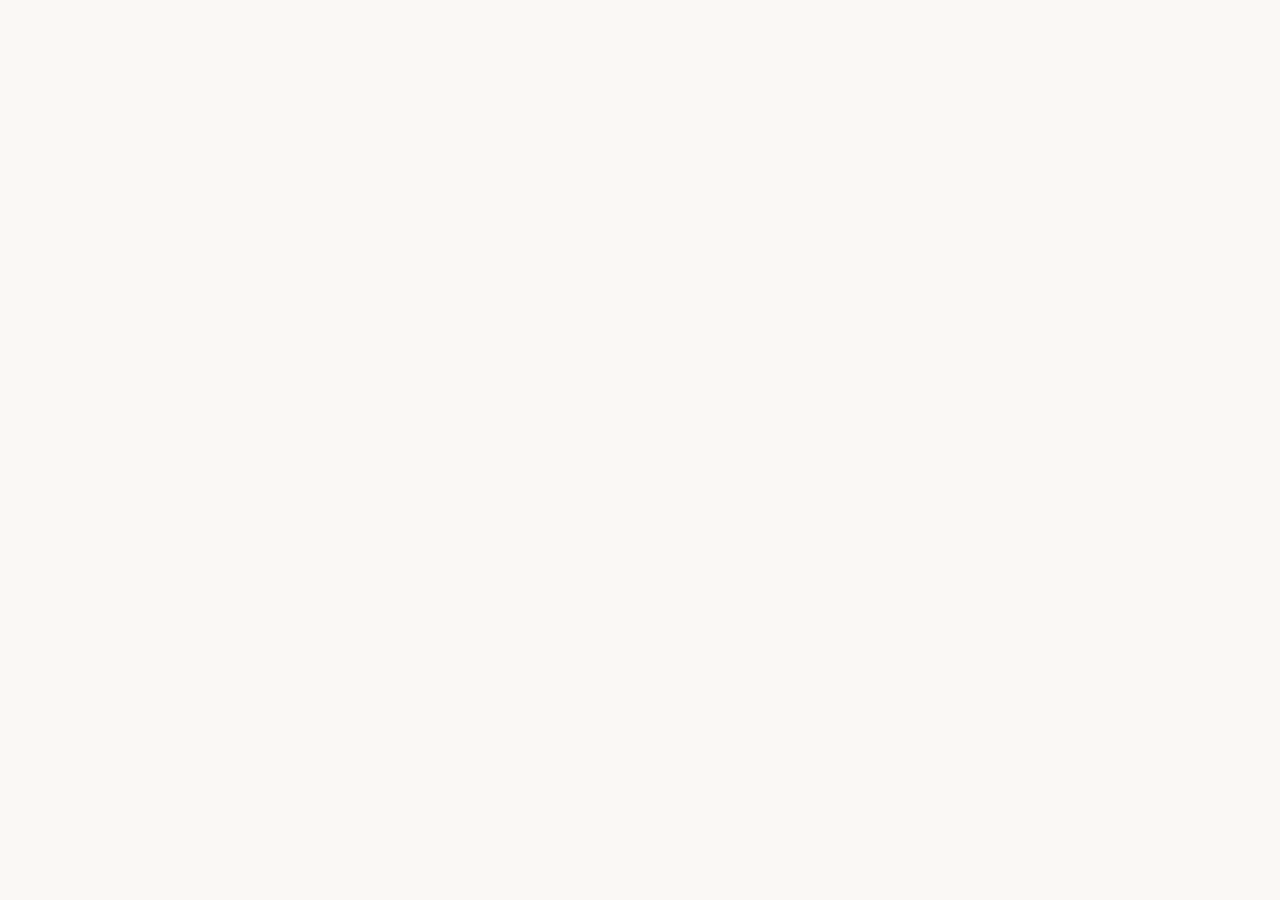
==== commit 5eba7a67: "fix: add cache-busting v=2 to JS script tags Force GitHub Pages to serve updated ES5-compatible JS f" ====
--- a/index.html
+++ b/index.html
@@ -7,728 +7,120 @@
 <link rel="preconnect" href="https://fonts.googleapis.com">
 <link rel="preconnect" href="https://fonts.gstatic.com" crossorigin>
 <link href="https://fonts.googleapis.com/css2?family=Geist+Mono:wght@400;500;600&family=Instrument+Sans:wght@400;500;600&family=Instrument+Serif&display=swap" rel="stylesheet">
-<style>
-*, *::before, *::after { box-sizing: border-box; margin: 0; padding: 0; }
-
-:root {
-  --bg: #FAF8F5;
-  --surface: #FFFFFF;
-  --text: #1A1A1A;
-  --muted: #6B6560;
-  --accent: #C8823B;
-  --accent-light: #F5E6D3;
-  --success: #4A7C59;
-  --danger: #C0392B;
-  --string: #4A4039;
-  --fret: #9A9490;
-  --dot: #C8823B;
-  --dot-stroke: #FFFFFF;
-  --radius: 12px;
-  --shadow: 0 2px 16px rgba(26, 26, 26, 0.08);
-  --shadow-lg: 0 8px 32px rgba(26, 26, 26, 0.12);
-}
-
-body {
-  font-family: 'Instrument Sans', -apple-system, sans-serif;
-  background: var(--bg);
-  color: var(--text);
-  min-height: 100vh;
-  min-height: 100dvh;
-  display: flex;
-  flex-direction: column;
-  align-items: center;
-  justify-content: flex-start;
-  padding: 32px 0;
-  -webkit-font-smoothing: antialiased;
-}
-
-.screen {
-  display: none;
-  width: 100%;
-  max-width: 640px;
-  padding: 24px;
-  animation: fadeIn 300ms ease-out;
-}
-
-.screen.active { display: flex; flex-direction: column; align-items: center; }
-
-@keyframes fadeIn {
-  from { opacity: 0; transform: translateY(8px); }
-  to { opacity: 1; transform: translateY(0); }
-}
-
-/* Setup Screen */
-.setup-title {
-  font-family: 'Instrument Serif', serif;
-  font-size: 32px;
-  margin-bottom: 8px;
-}
-
-.setup-subtitle {
-  color: var(--muted);
-  font-size: 14px;
-  margin-bottom: 24px;
-}
-
-.section-label {
-  font-size: 12px;
-  font-weight: 600;
-  text-transform: uppercase;
-  letter-spacing: 0.08em;
-  color: var(--muted);
-  margin-bottom: 12px;
-  align-self: flex-start;
-}
-
-.chord-grid {
-  display: flex;
-  flex-wrap: wrap;
-  gap: 8px;
-  margin-bottom: 24px;
-  width: 100%;
-}
-
-.chord-chip {
-  padding: 8px 14px;
-  border: 1.5px solid #E5E0DA;
-  border-radius: 8px;
-  background: var(--surface);
-  cursor: pointer;
-  font-size: 14px;
-  font-weight: 500;
-  transition: all 150ms ease;
-  user-select: none;
-}
-
-.chord-chip:hover { border-color: var(--accent); }
-.chord-chip.selected { background: var(--accent); color: white; border-color: var(--accent); }
-
-.setting-row {
-  display: flex;
-  gap: 8px;
-  margin-bottom: 24px;
-  width: 100%;
-}
-
-.setting-option {
-  flex: 1;
-  padding: 10px;
-  border: 1.5px solid #E5E0DA;
-  border-radius: 8px;
-  background: var(--surface);
-  cursor: pointer;
-  text-align: center;
-  font-size: 13px;
-  font-weight: 500;
-  transition: all 150ms ease;
-}
-
-.setting-option:hover { border-color: var(--accent); }
-.setting-option.selected { background: var(--accent-light); border-color: var(--accent); color: var(--accent); }
-
-.mode-toggle {
-  display: flex;
-  gap: 8px;
-  margin-bottom: 24px;
-  width: 100%;
-}
-
-.mode-btn {
-  flex: 1;
-  padding: 14px;
-  border: 1.5px solid #E5E0DA;
-  border-radius: 10px;
-  background: var(--surface);
-  cursor: pointer;
-  text-align: center;
-  transition: all 150ms ease;
-}
-
-.mode-btn:hover { border-color: var(--accent); }
-.mode-btn.selected { background: var(--accent); color: white; border-color: var(--accent); }
-
-.mode-btn-name { font-size: 14px; font-weight: 600; display: block; margin-bottom: 4px; }
-.mode-btn-desc { font-size: 11px; opacity: 0.8; }
-
-.mic-toggle {
-  display: flex;
-  align-items: center;
-  gap: 10px;
-  margin-bottom: 24px;
-  width: 100%;
-  padding: 12px;
-  border: 1.5px solid #E5E0DA;
-  border-radius: 10px;
-  background: var(--surface);
-  cursor: pointer;
-}
-
-.mic-toggle:hover { border-color: var(--accent); }
-.mic-toggle.active { border-color: var(--success); background: #f0f7f2; }
-
-.mic-icon { font-size: 20px; }
-.mic-label { font-size: 13px; font-weight: 500; }
-.mic-desc { font-size: 11px; color: var(--muted); }
-.mic-status { font-size: 11px; color: var(--success); font-weight: 500; }
-
-.start-btn {
-  width: 100%;
-  padding: 16px;
-  background: var(--accent);
-  color: white;
-  border: none;
-  border-radius: 12px;
-  font-size: 16px;
-  font-weight: 600;
-  font-family: 'Instrument Sans', sans-serif;
-  cursor: pointer;
-  transition: all 150ms ease;
-  margin-top: 8px;
-}
-
-.start-btn:hover { transform: scale(1.02); box-shadow: var(--shadow); }
-.start-btn:disabled { opacity: 0.4; cursor: not-allowed; transform: none; }
-
-/* Practice Screen */
-.practice-container {
-  text-align: center;
-  width: 100%;
-  display: flex;
-  flex-direction: column;
-  align-items: center;
-}
-
-.chord-name {
-  font-family: 'Instrument Serif', serif;
-  font-size: clamp(48px, 12vw, 80px);
-  margin-bottom: 16px;
-  transition: opacity 200ms ease;
-}
-
-.chord-diagram-container {
-  background: var(--surface);
-  border-radius: var(--radius);
-  box-shadow: var(--shadow);
-  padding: 24px;
-  margin-bottom: 16px;
-  transition: opacity 200ms ease;
-}
-
-.chord-diagram-container svg { display: block; }
-
-/* Notation Display */
-.notation-container {
-  background: var(--surface);
-  border-radius: var(--radius);
-  box-shadow: var(--shadow);
-  padding: 16px 20px;
-  margin-bottom: 20px;
-  width: 100%;
-  max-width: 320px;
-}
-
-.tab-notation {
-  font-family: 'Geist Mono', monospace;
-  font-size: 13px;
-  line-height: 1.6;
-  color: var(--text);
-  margin-bottom: 8px;
-  white-space: pre;
-}
-
-.numeric-notation {
-  font-family: 'Geist Mono', monospace;
-  font-size: 14px;
-  color: var(--muted);
-  margin-bottom: 10px;
-}
-
-.staff-notation svg { display: block; margin: 0 auto; }
-
-/* Audio Feedback */
-.audio-feedback {
-  width: 100%;
-  max-width: 320px;
-  margin-bottom: 16px;
-}
-
-.detection-row {
-  display: flex;
-  align-items: center;
-  justify-content: space-between;
-  gap: 8px;
-  margin-bottom: 8px;
-  font-size: 13px;
-}
-
-.detected-chord {
-  font-weight: 500;
-  display: flex;
-  align-items: center;
-  gap: 6px;
-}
-
-.detected-chord .match { color: var(--success); font-weight: 600; }
-.detected-chord .miss { color: var(--danger); font-weight: 600; }
-.detected-chord .none { color: var(--muted); }
-
-.volume-meter {
-  height: 6px;
-  background: #E5E0DA;
-  border-radius: 3px;
-  overflow: hidden;
-}
-
-.volume-meter-fill {
-  height: 100%;
-  background: var(--accent);
-  border-radius: 3px;
-  transition: width 50ms ease;
-}
-
-.transition-timer {
-  font-family: 'Geist Mono', monospace;
-  font-size: 13px;
-  color: var(--muted);
-  margin-bottom: 4px;
-}
-
-/* Timer Ring */
-.timer-container {
-  position: relative;
-  width: 80px;
-  height: 80px;
-  margin-bottom: 16px;
-}
-
-.timer-ring { transform: rotate(-90deg); width: 100%; height: 100%; }
-.timer-ring-bg { fill: none; stroke: #E5E0DA; stroke-width: 4; }
-.timer-ring-progress { fill: none; stroke: var(--accent); stroke-width: 4; stroke-linecap: round; transition: stroke-dashoffset 1s linear; }
-.timer-text {
-  position: absolute;
-  top: 50%; left: 50%; transform: translate(-50%, -50%);
-  font-family: 'Geist Mono', monospace; font-size: 20px; font-weight: 500;
-}
-
-.progressive-feedback { display: flex; gap: 12px; margin-bottom: 16px; width: 100%; max-width: 320px; }
-.feedback-btn {
-  flex: 1; padding: 12px; border: 1.5px solid #E5E0DA; border-radius: 10px;
-  background: var(--surface); cursor: pointer; font-size: 14px; font-weight: 500;
-  font-family: 'Instrument Sans', sans-serif; transition: all 150ms ease;
-}
-.feedback-btn:hover { transform: scale(1.02); }
-.feedback-btn.got-it:hover, .feedback-btn.got-it:active { background: var(--success); color: white; border-color: var(--success); }
-.feedback-btn.struggled:hover, .feedback-btn.struggled:active { background: var(--danger); color: white; border-color: var(--danger); }
-
-.pause-btn {
-  padding: 10px 20px; border: 1.5px solid #E5E0DA; border-radius: 8px;
-  background: var(--surface); cursor: pointer; font-size: 13px; font-weight: 500;
-  font-family: 'Instrument Sans', sans-serif; color: var(--muted); transition: all 150ms ease;
-}
-.pause-btn:hover { border-color: var(--accent); color: var(--text); }
-
-/* Pause Overlay */
-.pause-overlay {
-  position: fixed; inset: 0; background: rgba(250, 248, 245, 0.95);
-  display: none; flex-direction: column; align-items: center; justify-content: center;
-  z-index: 100; animation: fadeIn 200ms ease-out;
-}
-.pause-overlay.active { display: flex; }
-.pause-title { font-family: 'Instrument Serif', serif; font-size: 36px; margin-bottom: 24px; }
-.pause-btns { display: flex; gap: 12px; }
-.resume-btn {
-  padding: 14px 32px; background: var(--accent); color: white; border: none;
-  border-radius: 10px; font-size: 15px; font-weight: 600; font-family: 'Instrument Sans', sans-serif;
-  cursor: pointer; transition: all 150ms ease;
-}
-.resume-btn:hover { transform: scale(1.02); }
-.end-btn {
-  padding: 14px 32px; border: 1.5px solid #E5E0DA; border-radius: 10px;
-  background: var(--surface); font-size: 15px; font-weight: 500;
-  font-family: 'Instrument Sans', sans-serif; cursor: pointer; color: var(--muted); transition: all 150ms ease;
-}
-.end-btn:hover { border-color: var(--danger); color: var(--danger); }
-
-/* Song Picker Screen */
-.song-picker-title { font-family: 'Instrument Serif', serif; font-size: 28px; margin-bottom: 8px; }
-.song-picker-subtitle { color: var(--muted); font-size: 14px; margin-bottom: 24px; }
-
-.song-card {
-  width: 100%;
-  padding: 16px;
-  border: 1.5px solid #E5E0DA;
-  border-radius: 12px;
-  background: var(--surface);
-  cursor: pointer;
-  margin-bottom: 12px;
-  transition: all 150ms ease;
-}
-
-.song-card:hover { border-color: var(--accent); box-shadow: var(--shadow); }
-
-.song-card-name { font-size: 16px; font-weight: 600; margin-bottom: 4px; }
-.song-card-artist { font-size: 13px; color: var(--muted); margin-bottom: 8px; }
-.song-card-chords {
-  font-family: 'Geist Mono', monospace;
-  font-size: 12px;
-  color: var(--accent);
-  background: var(--accent-light);
-  padding: 6px 10px;
-  border-radius: 6px;
-  display: inline-block;
-}
-
-.song-card-back {
-  margin-top: 8px;
-  padding: 10px 20px;
-  border: none;
-  background: none;
-  color: var(--muted);
-  font-size: 13px;
-  font-family: 'Instrument Sans', sans-serif;
-  cursor: pointer;
-}
-.song-card-back:hover { color: var(--text); }
-
-/* Song Practice Screen */
-.song-header {
-  text-align: center;
-  width: 100%;
-  margin-bottom: 16px;
-}
-
-.song-name { font-family: 'Instrument Serif', serif; font-size: 22px; margin-bottom: 2px; }
-.song-artist { font-size: 13px; color: var(--muted); }
-
-.detection-status {
-  font-size: 13px;
-  font-weight: 500;
-  padding: 6px 14px;
-  border-radius: 20px;
-  margin-bottom: 16px;
-}
-.detection-status.waiting { background: var(--accent-light); color: var(--accent); }
-.detection-status.correct { background: #e8f5ec; color: var(--success); }
-.detection-status.wrong { background: #fde8e6; color: var(--danger); }
-
-.song-progress-bar {
-  display: flex;
-  align-items: center;
-  justify-content: center;
-  gap: 4px;
-  margin-bottom: 20px;
-  flex-wrap: wrap;
-  width: 100%;
-}
-
-.song-chord-step {
-  font-size: 13px;
-  font-weight: 500;
-  padding: 4px 10px;
-  border-radius: 6px;
-  background: #E5E0DA;
-  color: var(--muted);
-  transition: all 150ms ease;
-}
-.song-chord-step.active { background: var(--accent); color: white; }
-.song-chord-step.completed { background: var(--success); color: white; }
-.song-chord-arrow { color: var(--muted); font-size: 12px; }
-
-.song-controls {
-  display: flex;
-  gap: 8px;
-  margin-bottom: 16px;
-  width: 100%;
-  justify-content: center;
-}
-
-.song-control-btn {
-  padding: 8px 16px;
-  border: 1.5px solid #E5E0DA;
-  border-radius: 8px;
-  background: var(--surface);
-  cursor: pointer;
-  font-size: 12px;
-  font-weight: 500;
-  font-family: 'Instrument Sans', sans-serif;
-  color: var(--muted);
-  transition: all 150ms ease;
-}
-.song-control-btn:hover { border-color: var(--accent); color: var(--text); }
-.song-control-btn.active { border-color: var(--accent); color: var(--accent); background: var(--accent-light); }
-
-.beat-indicator {
-  width: 12px; height: 12px;
-  border-radius: 50%;
-  background: var(--accent);
-  margin: 0 auto 16px;
-  opacity: 0.3;
-  transition: opacity 100ms ease;
-}
-.beat-indicator.pulse { opacity: 1; transform: scale(1.3); }
-
-.strumming-display {
-  background: var(--surface);
-  border-radius: var(--radius);
-  box-shadow: var(--shadow);
-  padding: 14px 20px;
-  margin-bottom: 16px;
-  width: 100%;
-  max-width: 320px;
-  text-align: center;
-}
-.strumming-label { font-size: 11px; color: var(--muted); text-transform: uppercase; letter-spacing: 0.06em; margin-bottom: 6px; }
-.strumming-pattern { font-family: 'Geist Mono', monospace; font-size: 18px; font-weight: 600; color: var(--text); margin-bottom: 2px; }
-.strumming-hint { font-size: 11px; color: var(--muted); margin-top: 4px; }
-.strum-group { display: inline-flex; gap: 1px; }
-.strum-arrow { display: inline-block; padding: 0 2px; transition: all 150ms ease; }
-.strum-arrow.completed { color: var(--success); }
-.strum-arrow.active { color: var(--accent); font-weight: 700; transform: scale(1.15); }
-.strum-arrow.wrong { color: var(--danger); animation: strumShake 300ms ease; }
-@keyframes strumShake { 0%, 100% { transform: translateX(0); } 25% { transform: translateX(-3px); } 75% { transform: translateX(3px); } }
-.strum-counter { font-family: 'Geist Mono', monospace; font-size: 12px; color: var(--muted); margin-top: 4px; }
-
-/* Practice Mode Toggle */
-.practice-mode-toggle {
-  display: flex;
-  gap: 8px;
-  margin-bottom: 16px;
-  width: 100%;
-  max-width: 320px;
-}
-.practice-mode-btn {
-  flex: 1;
-  padding: 8px 12px;
-  border: 1.5px solid #E5E0DA;
-  border-radius: 8px;
-  background: var(--surface);
-  cursor: pointer;
-  font-size: 12px;
-  font-weight: 500;
-  font-family: 'Instrument Sans', sans-serif;
-  color: var(--muted);
-  transition: all 150ms ease;
-  text-align: center;
-}
-.practice-mode-btn:hover { border-color: var(--accent); color: var(--text); }
-.practice-mode-btn.active { border-color: var(--accent); color: var(--accent); background: var(--accent-light); }
-
-/* Practice Detection Badge */
-.practice-detection-badge {
-  font-size: 13px;
-  font-weight: 500;
-  padding: 6px 14px;
-  border-radius: 20px;
-  margin-bottom: 12px;
-  display: none;
-}
-.practice-detection-badge.visible { display: block; }
-.practice-detection-badge.waiting { background: var(--accent-light); color: var(--accent); }
-.practice-detection-badge.correct { background: #e8f5ec; color: var(--success); }
-.practice-detection-badge.wrong { background: #fde8e6; color: var(--danger); }
-
-/* Real-time Critique Hint */
-.critique-hint {
-  background: var(--surface);
-  border-radius: var(--radius);
-  box-shadow: var(--shadow);
-  padding: 10px 16px;
-  margin-bottom: 12px;
-  width: 100%;
-  max-width: 320px;
-  font-size: 12px;
-  color: var(--muted);
-  line-height: 1.5;
-  border-left: 3px solid var(--accent);
-  display: none;
-  animation: fadeIn 200ms ease-out;
-}
-.critique-hint.visible { display: block; }
-
-/* Summary Screen */
-.summary-title { font-family: 'Instrument Serif', serif; font-size: 28px; margin-bottom: 4px; }
-.summary-subtitle { color: var(--muted); font-size: 13px; margin-bottom: 20px; }
-
-.stats-grid {
-  display: grid;
-  grid-template-columns: 1fr 1fr;
-  gap: 12px;
-  width: 100%;
-  margin-bottom: 20px;
-}
-
-.stat-card { background: var(--surface); border-radius: 10px; padding: 16px; text-align: center; box-shadow: var(--shadow); }
-.stat-value { font-family: 'Geist Mono', monospace; font-size: 28px; font-weight: 600; color: var(--accent); }
-.stat-label { font-size: 12px; color: var(--muted); margin-top: 4px; }
-
-.accuracy-section { width: 100%; margin-bottom: 16px; }
-.accuracy-bar-row { display: flex; align-items: center; gap: 8px; margin-bottom: 6px; }
-.accuracy-name { font-size: 13px; font-weight: 500; min-width: 70px; }
-.accuracy-bar { flex: 1; height: 8px; background: #E5E0DA; border-radius: 4px; overflow: hidden; }
-.accuracy-bar-fill { height: 100%; border-radius: 4px; transition: width 300ms ease; }
-.accuracy-bar-fill.good { background: var(--success); }
-.accuracy-bar-fill.ok { background: var(--accent); }
-.accuracy-bar-fill.bad { background: var(--danger); }
-.accuracy-pct { font-family: 'Geist Mono', monospace; font-size: 12px; color: var(--muted); min-width: 35px; text-align: right; }
-
-.struggles-list { width: 100%; margin-bottom: 16px; }
-.section-label { margin-bottom: 10px; }
-
-.struggle-item { display: flex; justify-content: space-between; padding: 10px 12px; background: var(--surface); border-radius: 8px; margin-bottom: 6px; font-size: 14px; }
-.struggle-pair { font-weight: 500; }
-.struggle-rate { color: var(--danger); font-family: 'Geist Mono', monospace; }
-
-.suggestions-list { width: 100%; margin-bottom: 20px; }
-.suggestion-item {
-  padding: 12px;
-  background: var(--surface);
-  border-radius: 8px;
-  margin-bottom: 6px;
-  font-size: 13px;
-  line-height: 1.5;
-  border-left: 3px solid var(--accent);
-}
-
-.tone-section { width: 100%; margin-bottom: 16px; }
-.tone-row { display: flex; justify-content: space-between; padding: 8px 12px; background: var(--surface); border-radius: 8px; margin-bottom: 4px; font-size: 13px; }
-.tone-label { font-weight: 500; }
-.tone-value { font-family: 'Geist Mono', monospace; }
-
-.back-btn {
-  padding: 14px 32px; background: var(--accent); color: white; border: none;
-  border-radius: 10px; font-size: 15px; font-weight: 600; font-family: 'Instrument Sans', sans-serif;
-  cursor: pointer; transition: all 150ms ease;
-}
-.back-btn:hover { transform: scale(1.02); }
-
-/* Mic permission overlay */
-.mic-overlay {
-  position: fixed; inset: 0; background: rgba(250, 248, 245, 0.97);
-  display: none; flex-direction: column; align-items: center; justify-content: center;
-  z-index: 200; animation: fadeIn 200ms ease-out;
-  padding: 24px;
-}
-.mic-overlay.active { display: flex; }
-.mic-overlay-title { font-family: 'Instrument Serif', serif; font-size: 24px; margin-bottom: 8px; }
-.mic-overlay-desc { color: var(--muted); font-size: 14px; text-align: center; max-width: 320px; margin-bottom: 24px; line-height: 1.5; }
-.mic-overlay-tip {
-  background: var(--accent-light);
-  padding: 10px 16px;
-  border-radius: 8px;
-  font-size: 12px;
-  color: var(--accent);
-  margin-bottom: 20px;
-  text-align: center;
-}
-.mic-allow-btn {
-  padding: 14px 32px;
-  background: var(--accent);
-  color: white;
-  border: none;
-  border-radius: 10px;
-  font-size: 15px;
-  font-weight: 600;
-  font-family: 'Instrument Sans', sans-serif;
-  cursor: pointer;
-  transition: all 150ms ease;
-  margin-bottom: 12px;
-}
-.mic-allow-btn:hover { transform: scale(1.02); }
-.mic-skip-btn {
-  padding: 10px 20px;
-  border: none;
-  background: none;
-  color: var(--muted);
-  font-size: 13px;
-  font-family: 'Instrument Sans', sans-serif;
-  cursor: pointer;
-}
-.mic-skip-btn:hover { color: var(--text); }
-.mic-error { color: var(--danger); font-size: 13px; margin-top: 8px; text-align: center; display: none; }
-
-/* Mobile */
-@media (max-width: 480px) {
-  .screen { padding: 16px; }
-  .setup-title { font-size: 24px; }
-  .chord-diagram-container { padding: 16px; }
-  .notation-container { padding: 12px; }
-  .tab-notation { font-size: 11px; }
-}
-</style>
+<link rel="stylesheet" href="css/style.css">
 </head>
 <body>
 
 <!-- Mic Permission Overlay -->
 <div class="mic-overlay" id="mic-overlay">
-  <h2 class="mic-overlay-title">Enable Microphone</h2>
-  <p class="mic-overlay-desc">
-    Listen to your playing to detect chords, track timing, and give you personalized feedback.
-  </p>
+  <div class="mic-overlay-title">Enable Microphone</div>
+  <div class="mic-overlay-desc">
+    Listen to your playing to detect chords, track timing, and give you personalized feedback.<br>
+    <strong>Tip:</strong> Find a quiet space for the best results.
+  </div>
   <div class="mic-overlay-tip">Tip: Find a quiet space for the best results.</div>
   <button class="mic-allow-btn" id="mic-allow-btn">Allow Microphone</button>
   <button class="mic-skip-btn" id="mic-skip-btn">Skip for now</button>
   <div class="mic-error" id="mic-error">Couldn't access microphone. Check browser permissions.</div>
 </div>
 
-<!-- Setup Screen -->
-<div id="setup-screen" class="screen active">
-  <h1 class="setup-title">Guitar Practice</h1>
-  <p class="setup-subtitle">Select chords, set your pace, and practice changes.</p>
-
-  <span class="section-label">Chords</span>
+<!-- ==================== SETUP SCREEN ==================== -->
+<div class="screen" id="setup-screen">
+  <div class="setup-title">Guitar Practice</div>
+  <div class="setup-subtitle">Select chords, set your pace, and practice changes.</div>
+
+  <div class="section-label">Chords</div>
   <div class="chord-grid" id="chord-grid"></div>
 
-  <span class="section-label">Interval</span>
+  <div class="section-label">Interval</div>
   <div class="setting-row" id="interval-row"></div>
 
-  <span class="section-label">Mode</span>
+  <div class="section-label">Mode</div>
   <div class="mode-toggle" id="mode-toggle"></div>
 
   <div class="mic-toggle" id="mic-toggle">
-    <span class="mic-icon">&#x1F3A4;</span>
-    <div style="flex:1">
-      <div class="mic-label">Microphone Listening</div>
-      <div class="mic-desc">Detect chords, track timing, give feedback</div>
-    </div>
-    <span class="mic-status" id="mic-status">Off</span>
+    <span class="mic-icon">🎤</span>
+    <div>
+      <div class="mic-label">Microphone</div>
+      <div class="mic-desc">Listen to playing, detect chords, give feedback</div>
+    </div>
+    <div class="mic-status" id="mic-status">Off</div>
   </div>
 
   <button class="start-btn" id="start-btn" disabled>Start Practice</button>
-  <button class="song-card-back" id="go-songs-btn" style="margin-top:8px">Practice Songs &#x2192;</button>
-</div>
-
-<!-- Song Picker Screen -->
-<div id="song-picker-screen" class="screen">
-  <h2 class="song-picker-title">Practice a Song</h2>
-  <p class="song-picker-subtitle">Pick a song. The app listens and guides you through each chord.</p>
+  <button class="start-btn" id="go-songs-btn" style="margin-top:8px;background:var(--surface);color:var(--text);border:1.5px solid #E5E0DA;">Practice Songs →</button>
+
+  <div class="nav-hub">
+    <div class="nav-hub-title">More Tools</div>
+    <div class="nav-grid">
+      <div class="nav-card" onclick="showWarmup()">
+        <div class="nav-card-icon">🥵</div>
+        <div class="nav-card-name">Warm-up</div>
+      </div>
+      <div class="nav-card" onclick="showLibrary()">
+        <div class="nav-card-icon">📖</div>
+        <div class="nav-card-name">Chord Library</div>
+      </div>
+      <div class="nav-card" onclick="showHistory()">
+        <div class="nav-card-icon">📅</div>
+        <div class="nav-card-name">History</div>
+      </div>
+      <div class="nav-card" onclick="showAchievements()">
+        <div class="nav-card-icon">🏆</div>
+        <div class="nav-card-name">Achievements</div>
+      </div>
+      <div class="nav-card" onclick="showFretboardTrainer()">
+        <div class="nav-card-icon">🎸</div>
+        <div class="nav-card-name">Fretboard Trainer</div>
+      </div>
+      <div class="nav-card" onclick="showTransitionTrainer()">
+        <div class="nav-card-icon">🔄</div>
+        <div class="nav-card-name">Transitions</div>
+      </div>
+      <div class="nav-card" onclick="showBpmLadder()">
+        <div class="nav-card-icon">⚡</div>
+        <div class="nav-card-name">BPM Ladder</div>
+      </div>
+      <div class="nav-card" onclick="showMetronome()">
+        <div class="nav-card-icon">🥁</div>
+        <div class="nav-card-name">Metronome</div>
+      </div>
+      <div class="nav-card" onclick="showAutoTuner()">
+        <div class="nav-card-icon">🎼</div>
+        <div class="nav-card-name">Auto-Tuner</div>
+      </div>
+      <div class="nav-card" onclick="showChordTheory()">
+        <div class="nav-card-icon">📐</div>
+        <div class="nav-card-name">Chord Theory</div>
+      </div>
+      <div class="nav-card" onclick="showRecording()">
+        <div class="nav-card-icon">⏺</div>
+        <div class="nav-card-name">Recording</div>
+      </div>
+      <div class="nav-card" onclick="showShareSummary()">
+        <div class="nav-card-icon">📤</div>
+        <div class="nav-card-name">Share</div>
+      </div>
+    </div>
+  </div>
+</div>
+
+<!-- ==================== SONG PICKER SCREEN ==================== -->
+<div class="screen" id="song-picker-screen">
+  <div class="song-picker-title">Practice a Song</div>
+  <div class="song-picker-subtitle">Pick a song. The app listens and guides you through each chord.</div>
   <div id="song-list"></div>
-  <button class="song-card-back" id="back-to-setup">&#x2190; Back</button>
-</div>
-
-<!-- Practice Screen -->
-<div id="practice-screen" class="screen">
+  <button class="song-card-back" id="back-to-setup">← Back</button>
+</div>
+
+<!-- ==================== PRACTICE SCREEN ==================== -->
+<div class="screen" id="practice-screen">
   <div class="practice-container">
     <div class="chord-name" id="chord-name"></div>
-    <div class="chord-diagram-container" id="chord-diagram"></div>
+    <div class="chord-diagram-container">
+      <div class="chord-diagram" id="chord-diagram"></div>
+    </div>
     <div class="notation-container" id="notation-display"></div>
-
-    <div class="practice-detection-badge" id="practice-detection-badge"></div>
-    <div class="critique-hint" id="critique-hint"></div>
-
-    <div class="practice-mode-toggle" id="practice-mode-toggle" style="display:none;">
-      <button class="practice-mode-btn active" id="practice-timer-btn">&#x23F1; Timer</button>
-      <button class="practice-mode-btn" id="practice-listen-btn">&#x1F3A4; Listen</button>
-    </div>
-
-    <div class="audio-feedback" id="audio-feedback" style="display:none;">
-      <div class="detection-row">
-        <span class="detected-chord" id="detected-chord"></span>
-        <span class="transition-timer" id="transition-timer"></span>
-      </div>
-      <div class="volume-meter">
-        <div class="volume-meter-fill" id="volume-fill" style="width:0%"></div>
-      </div>
-    </div>
 
     <div class="timer-container" id="timer-container">
       <svg class="timer-ring" viewBox="0 0 80 80">
@@ -736,1604 +128,375 @@
         <circle class="timer-ring-progress" id="timer-progress" cx="40" cy="40" r="36"
           stroke-dasharray="226.2" stroke-dashoffset="0"/>
       </svg>
-      <span class="timer-text" id="timer-text"></span>
-    </div>
-
-    <div class="progressive-feedback" id="feedback-row" style="display: none;">
-      <button class="feedback-btn got-it" id="got-it-btn">Got It</button>
-      <button class="feedback-btn struggled" id="struggled-btn">Struggled</button>
-    </div>
+      <div class="timer-text" id="timer-text">5</div>
+    </div>
+
+    <div class="practice-mode-toggle" id="practice-mode-toggle" style="display:none">
+      <div class="practice-mode-btn" id="practice-timer-btn">Timer</div>
+      <div class="practice-mode-btn" id="practice-listen-btn">Listen</div>
+    </div>
+
+    <div class="practice-detection-badge" id="practice-detection-badge"></div>
+
+    <div class="audio-feedback" id="audio-feedback" style="display:none">
+      <div class="detection-row">
+        <div class="detected-chord" id="detected-chord"></div>
+        <div class="transition-timer" id="transition-timer"></div>
+      </div>
+      <div class="volume-meter"><div class="volume-meter-fill" id="volume-fill"></div></div>
+    </div>
+
+    <div class="critique-hint" id="critique-hint"></div>
+    <div class="audio-learning-badge" id="audio-learning-badge">Audio Learning Active</div>
+
+    <div class="progressive-feedback" id="feedback-row" style="display:none">
+      <div class="feedback-btn got-it" id="got-it-btn">Got It ✓</div>
+      <div class="feedback-btn struggled" id="struggled-btn">Struggled ✗</div>
+    </div>
+
     <button class="pause-btn" id="pause-btn">Pause</button>
   </div>
 </div>
 
-<!-- Song Practice Screen -->
-<div id="song-practice-screen" class="screen">
-  <div class="practice-container">
-    <div class="song-header">
-      <div class="song-name" id="song-practice-name"></div>
-      <div class="song-artist" id="song-practice-artist"></div>
-    </div>
-
-    <div class="detection-status waiting" id="detection-status">Waiting...</div>
-
-    <div class="chord-name" id="song-chord-name"></div>
-    <div class="chord-diagram-container" id="song-chord-diagram"></div>
-    <div class="notation-container" id="song-notation-display"></div>
-    <div class="strumming-display" id="strumming-display"></div>
-
-    <div class="song-progress-bar" id="song-progress-bar"></div>
-
-    <div class="audio-feedback" id="song-audio-feedback" style="display:none;">
-      <div class="detection-row">
-        <span class="detected-chord" id="song-detected-chord"></span>
-      </div>
-      <div class="volume-meter">
-        <div class="volume-meter-fill" id="song-volume-fill" style="width:0%"></div>
-      </div>
-    </div>
-
-    <div class="beat-indicator" id="beat-indicator"></div>
-
-    <div class="song-controls">
-      <button class="song-control-btn" id="song-loop-btn">Loop</button>
-      <button class="song-control-btn" id="song-mode-btn">Auto-Advance</button>
-    </div>
-
-    <button class="pause-btn" id="song-pause-btn">Pause</button>
-  </div>
-</div>
-
-<!-- Pause Overlay -->
+<!-- ==================== SONG PRACTICE SCREEN ==================== -->
+<div class="screen" id="song-practice-screen">
+  <div class="song-header">
+    <div class="song-name" id="song-practice-name"></div>
+    <div class="song-artist" id="song-practice-artist"></div>
+  </div>
+
+  <div class="beat-indicator" id="beat-indicator"></div>
+  <div class="detection-status" id="detection-status"></div>
+
+  <div class="chord-name" id="song-chord-name" style="font-size:36px;margin-bottom:12px;"></div>
+  <div class="chord-diagram-container">
+    <div id="song-chord-diagram"></div>
+  </div>
+  <div class="notation-container" id="song-notation-display"></div>
+
+  <div class="strumming-display" id="strumming-display"></div>
+
+  <div class="song-progress-bar" id="song-progress-bar"></div>
+
+  <div class="audio-feedback" id="song-audio-feedback" style="display:none">
+    <div class="detection-row">
+      <div class="detected-chord" id="song-detected-chord"></div>
+      <div class="volume-meter"><div class="volume-meter-fill" id="song-volume-fill"></div></div>
+    </div>
+  </div>
+
+  <div class="song-controls">
+    <div class="song-control-btn" id="song-mode-btn">Auto-Advance</div>
+    <div class="song-control-btn" id="song-loop-btn">Loop</div>
+    <div class="song-control-btn" id="song-pause-btn">Pause</div>
+  </div>
+</div>
+
+<!-- ==================== PAUSE OVERLAY ==================== -->
 <div class="pause-overlay" id="pause-overlay">
-  <h2 class="pause-title">Paused</h2>
+  <div class="pause-title">Paused</div>
   <div class="pause-btns">
     <button class="resume-btn" id="resume-btn">Resume</button>
     <button class="end-btn" id="end-btn">End Session</button>
   </div>
 </div>
 
-<!-- Summary Screen -->
-<div id="summary-screen" class="screen">
-  <h2 class="summary-title">Session Summary</h2>
-  <p class="summary-subtitle" id="summary-subtitle"></p>
+<!-- ==================== SUMMARY SCREEN ==================== -->
+<div class="screen" id="summary-screen">
+  <div class="summary-title">Session Summary</div>
+  <div class="summary-subtitle" id="summary-subtitle"></div>
+
   <div class="stats-grid" id="stats-grid"></div>
+
   <div class="accuracy-section" id="accuracy-section"></div>
   <div class="tone-section" id="tone-section"></div>
   <div class="struggles-list" id="struggles-list"></div>
   <div class="suggestions-list" id="suggestions-list"></div>
+
   <button class="back-btn" id="back-btn">Practice Again</button>
-</div>
-
-<script>
-// ==================== CHORD DATA ====================
-const CHORDS = {
-  "C":  { name: "C Major",  frets: [null, 3, 2, 0, 1, 0], fingers: [null, 3, 2, null, 1, null], baseFret: 1 },
-  "D":  { name: "D Major",  frets: [null, null, 0, 2, 3, 2], fingers: [null, null, null, 1, 3, 2], baseFret: 1 },
-  "E":  { name: "E Major",  frets: [0, 2, 2, 1, 0, 0], fingers: [null, 2, 3, 1, null, null], baseFret: 1 },
-  "A":  { name: "A Major",  frets: [null, 0, 2, 2, 2, 0], fingers: [null, null, 1, 2, 3, null], baseFret: 1 },
-  "G":  { name: "G Major",  frets: [3, 2, 0, 0, 0, 3], fingers: [2, 1, null, null, null, 3], baseFret: 1 },
-  "Am": { name: "A Minor",  frets: [null, 0, 2, 2, 1, 0], fingers: [null, null, 2, 3, 1, null], baseFret: 1 },
-  "Em": { name: "E Minor",  frets: [0, 2, 2, 0, 0, 0], fingers: [null, 2, 3, null, null, null], baseFret: 1 },
-  "Dm": { name: "D Minor",  frets: [null, null, 0, 2, 3, 1], fingers: [null, null, null, 2, 3, 1], baseFret: 1 },
-  "F":  { name: "F Major",  frets: [1, 1, 2, 3, 3, 1], fingers: [1, 1, 2, 3, 4, 1], baseFret: 1 },
-  "Bm": { name: "B Minor",  frets: [null, 2, 4, 4, 3, 2], fingers: [null, 1, 3, 4, 2, 1], baseFret: 2 },
-  "B":  { name: "B Major",  frets: [null, 2, 4, 4, 4, 2], fingers: [null, 1, 2, 3, 4, 1], baseFret: 2 },
-  "Cm": { name: "C Minor",  frets: [null, 3, 5, 5, 4, 3], fingers: [null, 1, 3, 4, 2, 1], baseFret: 3 },
-  "D7": { name: "D 7th",    frets: [null, null, 0, 2, 1, 2], fingers: [null, null, null, 2, 1, 3], baseFret: 1 },
-  "A7": { name: "A 7th",    frets: [null, 0, 2, 0, 2, 0], fingers: [null, null, 2, null, 3, null], baseFret: 1 },
-  "E7": { name: "E 7th",    frets: [0, 2, 0, 1, 0, 0], fingers: [null, 2, null, 1, null, null], baseFret: 1 },
-};
-
-const CHORD_ORDER = ["C", "D", "E", "A", "G", "Am", "Em", "Dm", "F", "Bm", "B", "Cm", "D7", "A7", "E7"];
-const INTERVALS = [3, 5, 10, 15, 20];
-
-// ==================== NOTATION DATA ====================
-const TABS = {
-  "C":  "e|---0---|\nB|---1---|\nG|---0---|\nD|---2---|\nA|---3---|\nE|---x---|",
-  "D":  "e|---2---|\nB|---3---|\nG|---2---|\nD|---0---|\nA|---x---|\nE|---x---|",
-  "E":  "e|---0---|\nB|---0---|\nG|---1---|\nD|---2---|\nA|---2---|\nE|---0---|",
-  "A":  "e|---0---|\nB|---2---|\nG|---2---|\nD|---2---|\nA|---0---|\nE|---x---|",
-  "G":  "e|---3---|\nB|---0---|\nG|---0---|\nD|---0---|\nA|---2---|\nE|---3---|",
-  "Am": "e|---0---|\nB|---1---|\nG|---2---|\nD|---2---|\nA|---0---|\nE|---x---|",
-  "Em": "e|---0---|\nB|---0---|\nG|---0---|\nD|---2---|\nA|---2---|\nE|---0---|",
-  "Dm": "e|---1---|\nB|---3---|\nG|---2---|\nD|---0---|\nA|---x---|\nE|---x---|",
-  "F":  "e|---1---|\nB|---1---|\nG|---2---|\nD|---3---|\nA|---3---|\nE|---1---|",
-  "Bm": "e|---2---|\nB|---3---|\nG|---4---|\nD|---4---|\nA|---2---|\nE|---x---|",
-  "B":  "e|---2---|\nB|---4---|\nG|---4---|\nD|---4---|\nA|---2---|\nE|---x---|",
-  "Cm": "e|---3---|\nB|---4---|\nG|---5---|\nD|---5---|\nA|---3---|\nE|---x---|",
-  "D7": "e|---2---|\nB|---1---|\nG|---2---|\nD|---0---|\nA|---x---|\nE|---x---|",
-  "A7": "e|---0---|\nB|---2---|\nG|---0---|\nD|---2---|\nA|---0---|\nE|---x---|",
-  "E7": "e|---0---|\nB|---0---|\nG|---0---|\nD|---1---|\nA|---2---|\nE|---0---|",
-};
-
-const NUMERIC = {
-  "C": "x32010", "D": "xx0232", "E": "022100", "A": "x02220", "G": "320003",
-  "Am": "x02210", "Em": "022000", "Dm": "xx0231", "F": "112331", "Bm": "x24432",
-  "B": "x24442", "Cm": "x35543", "D7": "xx0212", "A7": "x02020", "E7": "020100",
-};
-
-// Standard notation: notes as { note: 'C', octave: 4 } for treble clef staff positions
-const CHORD_NOTES = {
-  "C":  [{note:'E',octave:4},{note:'G',octave:4},{note:'C',octave:5}],
-  "D":  [{note:'D',octave:4},{note:'F#',octave:4},{note:'A',octave:4}],
-  "E":  [{note:'B',octave:3},{note:'E',octave:4},{note:'G#',octave:4}],
-  "A":  [{note:'A',octave:3},{note:'E',octave:4},{note:'A',octave:4}],
-  "G":  [{note:'B',octave:3},{note:'D',octave:4},{note:'G',octave:4}],
-  "Am": [{note:'A',octave:3},{note:'E',octave:4},{note:'A',octave:4}],
-  "Em": [{note:'E',octave:3},{note:'B',octave:3},{note:'E',octave:4}],
-  "Dm": [{note:'D',octave:4},{note:'F',octave:4},{note:'A',octave:4}],
-  "F":  [{note:'F',octave:3},{note:'A',octave:3},{note:'C',octave:4}],
-  "Bm": [{note:'B',octave:3},{note:'D',octave:4},{note:'F#',octave:4}],
-  "B":  [{note:'B',octave:3},{note:'D#',octave:4},{note:'F#',octave:4}],
-  "Cm": [{note:'C',octave:4},{note:'D#',octave:4},{note:'G',octave:4}],
-  "D7": [{note:'D',octave:4},{note:'F#',octave:4},{note:'C',octave:5}],
-  "A7": [{note:'A',octave:3},{note:'C#',octave:4},{note:'E',octave:4}],
-  "E7": [{note:'B',octave:3},{note:'E',octave:4},{note:'G',octave:4}],
-};
-
-// Staff positions: note index where C4=0, D4=2, E4=4, F4=5, G4=7, A4=9, B4=11, C5=12, etc.
-// Treble clef: bottom line = E4 (index 4), top line = F5 (index 29)
-const NOTE_TO_STAFF_POS = {
-  'C': 3, 'C#': 4, 'D': 5, 'D#': 6, 'E': 7, 'F': 8, 'F#': 9,
-  'G': 10, 'G#': 11, 'A': 12, 'A#': 13, 'B': 14,
-};
-function staffPosition(note, octave) {
-  return NOTE_TO_STAFF_POS[note] + (octave - 4) * 12;
-}
-
-// ==================== SONGS DATA ====================
-const SONGS = {
-  "heavens-door": {
-    name: "Knockin' on Heaven's Door",
-    artist: "Bob Dylan",
-    chords: ["G", "D", "Am", "G", "D", "C"],
-    beatsPerChord: 4,
-    strumming: "↓ ↓↑ ↑↓↑",
-    strummingLabel: "Down · Down-Up · Up-Down-Up",
-  },
-  "bad-moon": {
-    name: "Bad Moon Rising",
-    artist: "CCR",
-    chords: ["D", "A", "G", "A", "D", "A", "G", "A"],
-    beatsPerChord: 4,
-    strumming: "↓ ↓ ↑↓ ↑",
-    strummingLabel: "Down · Down-Up · Down-Up",
-  },
-  "three-birds": {
-    name: "Three Little Birds",
-    artist: "Bob Marley",
-    chords: ["A", "D", "E", "A", "D", "E", "A", "D", "E"],
-    beatsPerChord: 4,
-    strumming: "↓   ↑↓ ↑",
-    strummingLabel: "Down · (skip) · Up-Down-Up",
-  },
-};
-
-// Parse strumming pattern into array of { char, direction: 'D'|'U' }
-function parseStrumming(pattern) {
-  const strums = [];
-  for (const ch of pattern) {
-    if (ch === '↓' || ch === 'D') strums.push({ char: ch, direction: 'D' });
-    else if (ch === '↑' || ch === 'U') strums.push({ char: ch, direction: 'U' });
-    else if (ch === ' ' || ch === '\u00B7') strums.push({ char: ch, direction: null });
-  }
-  return strums;
-}
-
-// Pre-compute parsed strumming for each song
-for (const song of Object.values(SONGS)) {
-  song.parsedStrumming = parseStrumming(song.strumming);
-  song.expectedStrums = song.parsedStrumming.filter(s => s.direction !== null).length;
-}
-
-// ==================== CHORD TEMPLATES (Chroma) ====================
-const PITCH_CLASSES = ['C','C#','D','D#','E','F','F#','G','G#','A','A#','B'];
-const CHORD_CHROMA = {};
-
-function buildChordTemplates() {
-  for (const [key, chord] of Object.entries(CHORDS)) {
-    const notes = getChordNotes(chord);
-    const chroma = new Float32Array(12);
-    for (const n of notes) {
-      const idx = PITCH_CLASSES.indexOf(n);
-      if (idx >= 0) chroma[idx] = 1.0;
-    }
-    CHORD_CHROMA[key] = chroma;
-  }
-}
-
-function getChordNotes(chord) {
-  const stringFreqs = [82.41, 110.00, 146.83, 196.00, 246.94, 329.63];
-  const notes = [];
-  for (let s = 0; s < 6; s++) {
-    if (chord.frets[s] === null || chord.frets[s] < 0) continue;
-    const freq = stringFreqs[s] * Math.pow(2, chord.frets[s] / 12);
-    const semitone = 12 * Math.log2(freq / 440) + 69;
-    const pc = Math.round(semitone) % 12;
-    notes.push(PITCH_CLASSES[pc < 0 ? pc + 12 : pc]);
-  }
-  return [...new Set(notes)];
-}
-
-function cosineSimilarity(a, b) {
-  let dot = 0, na = 0, nb = 0;
-  for (let i = 0; i < 12; i++) {
-    dot += a[i] * b[i];
-    na += a[i] * a[i];
-    nb += b[i] * b[i];
-  }
-  if (na === 0 || nb === 0) return 0;
-  return dot / (Math.sqrt(na) * Math.sqrt(nb));
-}
-
-// ==================== STATE ====================
-let state = {
-  screen: 'setup',
-  selectedChords: [],
-  currentChord: null,
-  previousChord: null,
-  interval: 5,
-  mode: 'random',
-  practiceMode: 'timer',
-  isRunning: false,
-  timeRemaining: 5,
-  transitions: {},
-  sessionStart: null,
-  totalTransitions: 0,
-  timerId: null,
-  tickId: null,
-  outputCtx: null,
-
-  audio: {
-    stream: null,
-    analyser: null,
-    micActive: false,
-    volume: 0,
-    spectralFlatness: 0,
-    spectralCentroid: 0,
-    detectedChord: null,
-    detectedConfidence: 0,
-    isPlaying: false,
-    transitionStartTime: null,
-    transitionDelay: 0,
-    samples: [],
-    silenceDuration: 0,
-    animFrameId: null,
-    volumeThreshold: 0.02,
-    correctCount: 0,
-    wrongCount: 0,
-    totalDetected: 0,
-    cleanCount: 0,
-    buzzyCount: 0,
-    mutedCount: 0,
-    toneSampled: false,
-    previousRms: 0,
-    lastStrumTime: 0,
-    strumCooldown: 250,
-    practiceChordLocked: false,
-    lastCritiqueHint: 0,
-  },
-
-  song: {
-    currentSong: null,
-    currentChordIndex: 0,
-    tempo: 'medium',
-    songMode: 'listen',
-    songLoop: false,
-    beatCount: 0,
-    beatIntervalId: null,
-    detectionTimeoutId: null,
-    songTransitions: {},
-    songCorrect: 0,
-    songTotal: 0,
-    strumIndex: 0,
-    strumsCorrect: 0,
-    strumsTotal: 0,
-    directionFallback: false,
-    fallbackTimer: null,
-    fallbackTimeout: 5000,
-  },
-};
-
-// ==================== SVG CHORD DIAGRAM ====================
-function renderChordDiagram(chordKey, container) {
-  const chord = CHORDS[chordKey];
-  if (!chord) return;
-
-  const stringSpacing = 28, fretSpacing = 40, numStrings = 6, padding = 30, topPadding = 36;
-  const width = (numStrings - 1) * stringSpacing + padding * 2;
-
-  const actualFrets = Math.max(5, ...chord.frets.filter(f => f !== null && f > 0).map(f => f - chord.baseFret + 1));
-  const actualHeight = actualFrets * fretSpacing + topPadding + padding;
-
-  let svg = `<svg width="${width}" height="${actualHeight}" viewBox="0 0 ${width} ${actualHeight}" xmlns="http://www.w3.org/2000/svg">`;
-
-  if (chord.baseFret > 1) {
-    svg += `<text x="${padding - 14}" y="${topPadding + fretSpacing / 2 + 5}" font-family="Geist Mono, monospace" font-size="12" fill="#6B6560" text-anchor="middle">${chord.baseFret}</text>`;
-  }
-
-  if (chord.baseFret === 1) {
-    svg += `<rect x="${padding}" y="${topPadding - 3}" width="${(numStrings - 1) * stringSpacing}" height="6" fill="#4A4039" rx="1"/>`;
-  }
-
-  for (let f = 1; f <= actualFrets; f++) {
-    const y = topPadding + f * fretSpacing;
-    svg += `<line x1="${padding}" y1="${y}" x2="${padding + (numStrings - 1) * stringSpacing}" y2="${y}" stroke="#9A9490" stroke-width="1.5"/>`;
-  }
-
-  for (let s = 0; s < numStrings; s++) {
-    const x = padding + s * stringSpacing;
-    svg += `<line x1="${x}" y1="${topPadding}" x2="${x}" y2="${topPadding + actualFrets * fretSpacing}" stroke="#4A4039" stroke-width="2"/>`;
-  }
-
-  for (let s = 0; s < numStrings; s++) {
-    const x = padding + s * stringSpacing;
-    const fret = chord.frets[s];
-    const finger = chord.fingers[s];
-
-    if (fret === null) {
-      svg += `<text x="${x}" y="${topPadding - 10}" font-family="Instrument Sans, sans-serif" font-size="16" font-weight="500" fill="#6B6560" text-anchor="middle">X</text>`;
-    } else if (fret === 0) {
-      svg += `<circle cx="${x}" cy="${topPadding - 14}" r="6" fill="none" stroke="#6B6560" stroke-width="1.5"/>`;
-    } else {
-      const renderFret = fret - chord.baseFret + 1;
-      const y = topPadding + (renderFret - 0.5) * fretSpacing;
-      svg += `<circle cx="${x}" cy="${y}" r="10" fill="#C8823B" stroke="#FFFFFF" stroke-width="2"/>`;
-      if (finger) {
-        svg += `<text x="${x}" y="${y + 4}" font-family="Geist Mono, monospace" font-size="10" font-weight="600" fill="#FFFFFF" text-anchor="middle">${finger}</text>`;
-      }
-    }
-  }
-
-  const barreGroups = {};
-  for (let s = 0; s < numStrings; s++) {
-    if (chord.frets[s] !== null && chord.frets[s] > 0) {
-      const rf = chord.frets[s] - chord.baseFret + 1;
-      if (!barreGroups[rf]) barreGroups[rf] = [];
-      barreGroups[rf].push(s);
-    }
-  }
-  for (const [fret, strings] of Object.entries(barreGroups)) {
-    if (strings.length >= 3) {
-      const x1 = padding + Math.min(...strings) * stringSpacing;
-      const x2 = padding + Math.max(...strings) * stringSpacing;
-      const y = topPadding + (parseInt(fret) - 0.5) * fretSpacing;
-      svg += `<rect x="${x1}" y="${y - 10}" width="${x2 - x1}" height="20" rx="10" fill="#C8823B" opacity="0.3"/>`;
-    }
-  }
-
-  svg += '</svg>';
-  container.innerHTML = svg;
-}
-
-// ==================== NOTATION RENDERER ====================
-function renderNotation(chordKey, container) {
-  const tab = TABS[chordKey] || '';
-  const numeric = NUMERIC[chordKey] || '';
-  const notes = CHORD_NOTES[chordKey] || [];
-
-  let html = `<div class="tab-notation">${escHtml(tab)}</div>`;
-  html += `<div class="numeric-notation">${escHtml(numeric)}</div>`;
-  html += `<div class="staff-notation">${renderStaff(notes)}</div>`;
-  container.innerHTML = html;
-}
-
-function renderStaff(notes) {
-  const staffLines = 5;
-  const lineSpacing = 14;
-  const staffHeight = (staffLines - 1) * lineSpacing;
-  const width = 140;
-  const startX = 28;
-  const staffY = 20;
-  const bottomLineY = staffY + staffHeight;
-
-  let svg = `<svg width="${width}" height="${staffHeight + 50}" viewBox="0 0 ${width} ${staffHeight + 50}" xmlns="http://www.w3.org/2000/svg">`;
-
-  // Staff lines
-  for (let i = 0; i < staffLines; i++) {
-    const y = staffY + i * lineSpacing;
-    svg += `<line x1="${startX}" y1="${y}" x2="${width - 10}" y2="${y}" stroke="#4A4039" stroke-width="1"/>`;
-  }
-
-  // Treble clef (simplified G clef)
-  svg += `<text x="${startX - 2}" y="${staffY + staffHeight - 4}" font-family="serif" font-size="28" fill="#4A4039">&#x1D11E;</text>`;
-
-  // Notes
-  const centerX = startX + 55;
-  for (let i = 0; i < notes.length; i++) {
-    const note = notes[i];
-    const pos = staffPosition(note.note, note.octave);
-    const noteY = bottomLineY - (pos - 7) * (lineSpacing / 2);
-    const noteX = centerX + i * 22;
-
-    // Ledger lines for notes below staff
-    if (pos < 7) {
-      for (let lp = 6; lp >= pos; lp -= 2) {
-        const ly = bottomLineY - (lp - 7) * (lineSpacing / 2);
-        svg += `<line x1="${noteX - 6}" y1="${ly}" x2="${noteX + 6}" y2="${ly}" stroke="#4A4039" stroke-width="1"/>`;
-      }
-    }
-    // Ledger lines for notes above staff
-    if (pos > 19) {
-      for (let lp = 20; lp <= pos; lp += 2) {
-        const ly = bottomLineY - (lp - 7) * (lineSpacing / 2);
-        svg += `<line x1="${noteX - 6}" y1="${ly}" x2="${noteX + 6}" y2="${ly}" stroke="#4A4039" stroke-width="1"/>`;
-      }
-    }
-
-    svg += `<ellipse cx="${noteX}" cy="${noteY}" rx="5" ry="3.5" fill="#4A4039" transform="rotate(-15, ${noteX}, ${noteY})"/>`;
-  }
-
-  svg += '</svg>';
-  return svg;
-}
-
-function escHtml(s) { return s.replace(/&/g,'&amp;').replace(/</g,'&lt;').replace(/>/g,'&gt;'); }
-
-// ==================== AUDIO ENGINE ====================
-async function initMic() {
-  try {
-    state.audio.stream = await navigator.mediaDevices.getUserMedia({ audio: true });
-    if (!state.outputCtx) state.outputCtx = new (window.AudioContext || window.webkitAudioContext)();
-    const source = state.outputCtx.createMediaStreamSource(state.audio.stream);
-    state.audio.analyser = state.outputCtx.createAnalyser();
-    state.audio.analyser.fftSize = 8192;
-    state.audio.analyser.smoothingTimeConstant = 0.3;
-    source.connect(state.audio.analyser);
-    state.audio.micActive = true;
-    state.audio.animFrameId = requestAnimationFrame(audioLoop);
-    return true;
-  } catch (e) {
-    console.error('Mic error:', e);
-    return false;
-  }
-}
-
-function stopMic() {
-  if (state.audio.animFrameId) cancelAnimationFrame(state.audio.animFrameId);
-  if (state.audio.stream) state.audio.stream.getTracks().forEach(t => t.stop());
-  state.audio.micActive = false;
-  state.audio.analyser = null;
-}
-
-function audioLoop() {
-  if (!state.audio.micActive || !state.audio.analyser) return;
-
-  const analyser = state.audio.analyser;
-  const bufLen = analyser.fftSize;
-  const dataArray = new Float32Array(bufLen);
-  const freqArray = new Float32Array(bufLen / 2);
-
-  analyser.getFloatTimeDomainData(dataArray);
-  analyser.getFloatFrequencyData(freqArray);
-
-  // RMS Volume
-  let sum = 0;
-  for (let i = 0; i < bufLen; i++) sum += dataArray[i] * dataArray[i];
-  state.audio.volume = Math.sqrt(sum / bufLen);
-
-  // Spectral flatness (geometric mean / arithmetic mean)
-  let geoMean = 0, arithMean = 0, count = 0;
-  // Spectral centroid calculation
-  let centroidSum = 0, centroidWeight = 0;
-  const sampleRate = state.outputCtx.sampleRate;
-  const binSize = sampleRate / bufLen;
-  for (let i = 0; i < freqArray.length; i++) {
-    const freq = i * binSize;
-    if (freq < 80 || freq > 2000) continue;
-    const db = freqArray[i];
-    if (db > -100) {
-      const linear = Math.pow(10, db / 20);
-      geoMean += Math.log(linear + 0.0001);
-      arithMean += linear + 0.0001;
-      count++;
-      centroidSum += freq * linear;
-      centroidWeight += linear;
-    }
-  }
-  if (count > 0) {
-    geoMean = Math.exp(geoMean / count);
-    arithMean = arithMean / count;
-    state.audio.spectralFlatness = arithMean > 0 ? geoMean / arithMean : 0;
-  }
-  state.audio.spectralCentroid = centroidWeight > 0 ? centroidSum / centroidWeight : 0;
-
-  // Strum event detection (RMS transient)
-  const rmsDelta = Math.abs(state.audio.volume - state.audio.previousRms);
-  const now = Date.now();
-  const isStrumEvent = rmsDelta > 0.015 && (now - state.audio.lastStrumTime) > state.audio.strumCooldown;
-  if (isStrumEvent) {
-    state.audio.lastStrumTime = now;
-    // Direction detection: spectral centroid normalized to 80-2000 Hz range
-    const normalizedCentroid = (state.audio.spectralCentroid - 80) / (2000 - 80);
-    let detectedDirection = null;
-    if (normalizedCentroid < 0.35) detectedDirection = 'D';
-    else if (normalizedCentroid > 0.55) detectedDirection = 'U';
-    // Feed strum event to song mode handler
-    handleStrumEvent(detectedDirection);
-  }
-  state.audio.previousRms = state.audio.volume;
-
-  // Chord detection via chroma
-  if (state.audio.volume > state.audio.volumeThreshold) {
-    state.audio.isPlaying = true;
-    state.audio.silenceDuration = 0;
-
-    if (state.audio.transitionStartTime && state.audio.transitionDelay === 0) {
-      state.audio.transitionDelay = Date.now() - state.audio.transitionStartTime;
-    }
-
-    const chroma = computeChroma(freqArray, bufLen, sampleRate);
-    const result = matchChord(chroma);
-    state.audio.detectedChord = result.chord;
-    state.audio.detectedConfidence = result.confidence;
-
-    // Record sample — count correct/wrong, NOT tone quality here
-    if (state.currentChord) {
-      state.audio.totalDetected++;
-      if (result.chord === state.currentChord && result.confidence > 0.3) {
-        state.audio.correctCount++;
-      } else if (result.chord && result.confidence > 0.3) {
-        state.audio.wrongCount++;
-      }
-    }
-
-  // Tone quality — sample once per chord transition, not every frame
-  if (state.audio.transitionStartTime && state.audio.transitionDelay > 0 && !state.audio.toneSampled) {
-    state.audio.toneSampled = true;
-    if (state.audio.spectralFlatness > 0.15) {
-      state.audio.buzzyCount++;
-    } else if (state.audio.volume < 0.05) {
-      state.audio.mutedCount++;
-    } else {
-      state.audio.cleanCount++;
-    }
-  }
-
-    updateDetectionUI();
-  } else {
-    state.audio.isPlaying = false;
-    state.audio.silenceDuration += 33;
-    state.audio.detectedChord = null;
-    updateDetectionUI();
-  }
-
-  updateVolumeMeter();
-
-  state.audio.animFrameId = requestAnimationFrame(audioLoop);
-}
-
-function computeChroma(freqArray, bufLen, sampleRate) {
-  const chroma = new Float32Array(12);
-  const binSize = sampleRate / bufLen;
-
-  for (let i = 0; i < freqArray.length; i++) {
-    const freq = i * binSize;
-    if (freq < 80 || freq > 1500) continue;
-
-    const semitone = 12 * Math.log2(freq / 440) + 69;
-    const pc = ((Math.round(semitone) % 12) + 12) % 12;
-
-    const magnitude = Math.pow(10, freqArray[i] / 20);
-    // Weight by proximity to exact semitone
-    const centsOff = Math.abs(semitone - Math.round(semitone)) * 100;
-    const weight = Math.max(0, 1 - centsOff / 50);
-    // Dampen harmonics (higher frequencies get less weight)
-    const harmonicWeight = freq < 500 ? 1.0 : freq < 800 ? 0.7 : 0.4;
-    chroma[pc] += magnitude * weight * harmonicWeight;
-  }
-
-  // Normalize
-  let max = 0;
-  for (let i = 0; i < 12; i++) if (chroma[i] > max) max = chroma[i];
-  if (max > 0) for (let i = 0; i < 12; i++) chroma[i] /= max;
-
-  return chroma;
-}
-
-function matchChord(chroma) {
-  let bestChord = null, bestScore = 0;
-  for (const [key, template] of Object.entries(CHORD_CHROMA)) {
-    const score = cosineSimilarity(chroma, template);
-    if (score > bestScore) { bestScore = score; bestChord = key; }
-  }
-  return { chord: bestScore > 0.25 ? bestChord : null, confidence: bestScore };
-}
-
-function updateDetectionUI() {
-  const el = document.getElementById('detected-chord');
-  if (!el || !state.audio.micActive) return;
-
-  const detected = state.audio.detectedChord;
-  const expected = state.currentChord;
-
-  if (!detected) {
-    el.innerHTML = `<span class="none">Listening...</span>`;
-  } else if (detected === expected) {
-    el.innerHTML = `<span class="match">${CHORDS[detected].name} &#x2714;</span>`;
-  } else {
-    el.innerHTML = `<span class="miss">${CHORDS[detected]?.name || detected} &#x2718; &mdash; expected ${CHORDS[expected]?.name}</span>`;
-  }
-}
-
-function updateVolumeMeter() {
-  const fill = document.getElementById('volume-fill');
-  const songFill = document.getElementById('song-volume-fill');
-  if (fill) fill.style.width = `${Math.min(100, state.audio.volume * 400)}%`;
-  if (songFill) songFill.style.width = `${Math.min(100, state.audio.volume * 400)}%`;
-}
-
-function updateTransitionTimer() {
-  const el = document.getElementById('transition-timer');
-  if (!el) return;
-  if (state.audio.transitionStartTime && state.audio.isPlaying && state.audio.transitionDelay > 0) {
-    el.textContent = `${(state.audio.transitionDelay / 1000).toFixed(1)}s`;
-  } else if (state.audio.transitionStartTime) {
-    const elapsed = ((Date.now() - state.audio.transitionStartTime) / 1000).toFixed(1);
-    el.textContent = `${elapsed}s`;
-  } else {
-    el.textContent = '';
-  }
-}
-
-// ==================== CRITIQUE ENGINE ====================
-function generateCritiques() {
-  const samples = state.audio.samples;
-  const critiques = [];
-  const suggestions = [];
-
-  if (samples.length === 0) return { critiques, suggestions };
-
-  const avgDelay = samples.reduce((a, s) => a + (s.delay || 0), 0) / samples.length;
-  const maxDelay = Math.max(...samples.map(s => s.delay || 0));
-  const buzzyRatio = state.audio.buzzyCount / Math.max(1, state.audio.buzzyCount + state.audio.cleanCount);
-  const mutedRatio = state.audio.mutedCount / Math.max(1, state.audio.mutedCount + state.audio.cleanCount);
-  const accuracy = state.audio.totalDetected > 0 ? state.audio.correctCount / state.audio.totalDetected : 0;
-
-  // Per-transition analysis
-  const transitionData = {};
-  for (const s of samples) {
-    const key = `${s.from}\u2192${s.to}`;
-    if (!transitionData[key]) transitionData[key] = { delays: [], correct: 0, total: 0 };
-    transitionData[key].delays.push(s.delay || 0);
-    transitionData[key].total++;
-    if (s.correct) transitionData[key].correct++;
-  }
-
-  if (avgDelay > 2000) {
-    critiques.push({ label: 'Slow transitions', detail: `${(avgDelay/1000).toFixed(1)}s average delay` });
-    suggestions.push('Prepare the next chord shape in the air before the change comes. Keep fingers close to the fretboard between changes.');
-  }
-
-  if (accuracy < 0.6) {
-    critiques.push({ label: 'Chord accuracy', detail: `${Math.round(accuracy*100)}% correct` });
-    suggestions.push('Slow down the interval. Practice each chord shape individually until you can form it without looking.');
-  }
-
-  if (buzzyRatio > 0.2) {
-    critiques.push({ label: 'String buzzing', detail: `${Math.round(buzzyRatio*100)}% of strums` });
-    suggestions.push('Press your fingers closer to the metal fret wire, not in the middle of the fret space. Increase fretting pressure.');
-  }
-
-  if (mutedRatio > 0.15) {
-    critiques.push({ label: 'Muted strings', detail: `${Math.round(mutedRatio*100)}% of strums` });
-    suggestions.push('Arch your fretting fingers more so they do not touch adjacent strings. Check each string rings clearly.');
-  }
-
-  // Find slowest transitions
-  const slowest = Object.entries(transitionData)
-    .map(([key, data]) => ({ key, avgDelay: data.delays.reduce((a,b) => a+b, 0) / data.delays.length }))
-    .sort((a, b) => b.avgDelay - a.avgDelay)
-    .slice(0, 3);
-
-  const tips = {
-    'C\u2192D': 'Lift all fingers together and place D shape — only the index finger moves significantly.',
-    'C\u2192Am': 'Keep your index and middle fingers in place, just lift your ring finger.',
-    'D\u2192A': 'Slide your whole shape down one string set. Keep the same finger pattern.',
-    'D\u2192G': 'Lift fingers together. Place ring finger on low E first as anchor.',
-    'G\u2192D': 'Lift ring finger off low E, lift middle finger off A — remaining fingers form D.',
-    'G\u2192C': 'Lift middle finger from A string, place ring finger back on A string 3rd fret.',
-    'G\u2192Em': 'Lift middle finger from low E and place on A string 2nd fret. Rest stays.',
-    'A\u2192D': 'Lift fingers, shift up two strings. Keep the triangular finger shape.',
-    'A\u2192E': 'Add index finger to A string 2nd fret, add pinky to B string. Ring finger stays.',
-    'E\u2192A': 'Lift index from G string, shift middle/ring fingers down one string.',
-    'Am\u2192C': 'Move ring finger from B string to A string 3rd fret. Other fingers stay.',
-    'Em\u2192Am': 'Shift middle and ring fingers down one string set. Index finger is new.',
-    'D\u2192Am': 'Keep D string open finger, move others. Only 2 fingers need to move.',
-    'A\u2192D7': 'Lift middle finger from G string. Only one finger moves.',
-    'E\u2192E7': 'Lift middle finger from A string. Easy one-finger change.',
-  };
-
-  for (const s of slowest) {
-    if (s.avgDelay > 1000) {
-      const tip = tips[s.key] || 'Practice this transition slowly, 5 reps at a time.';
-      suggestions.push(`${s.key.replace(/\u2192/g, ' \u2192 ')}: ${(s.avgDelay/1000).toFixed(1)}s avg \u2014 ${tip}`);
-    }
-  }
-
-  if (suggestions.length === 0) {
-    suggestions.push('Great session! Try adding one more chord to your practice set.');
-  }
-
-  return { critiques, suggestions };
-}
-
-// ==================== WEIGHTED RANDOM ====================
-function weightedRandom(items, weights) {
-  const total = weights.reduce((a, b) => a + b, 0);
-  let r = Math.random() * total;
-  for (let i = 0; i < items.length; i++) {
-    r -= weights[i];
-    if (r <= 0) return items[i];
-  }
-  return items[items.length - 1];
-}
-
-function pickNextChord() {
-  const available = state.selectedChords.filter(c => c !== state.currentChord);
-  if (available.length === 0) return state.selectedChords[0];
-  if (state.mode === 'progressive') {
-    const weights = available.map(chord => {
-      const key = `${state.previousChord}\u2192${chord}`;
-      const data = state.transitions[key] || { count: 0, struggles: 0 };
-      if (data.count === 0) return 1;
-      return 1 + (data.struggles / data.count) * 2;
-    });
-    return weightedRandom(available, weights);
-  }
-  return available[Math.floor(Math.random() * available.length)];
-}
-
-// ==================== UI HELPERS ====================
-function showScreen(name) {
-  document.querySelectorAll('.screen').forEach(s => s.classList.remove('active'));
-  document.getElementById(`${name}-screen`).classList.add('active');
-  state.screen = name;
-}
-
-// ==================== SETUP ====================
-function initSetup() {
-  const grid = document.getElementById('chord-grid');
-  CHORD_ORDER.forEach(key => {
-    const chip = document.createElement('div');
-    chip.className = 'chord-chip';
-    chip.textContent = key;
-    chip.dataset.chord = key;
-    chip.addEventListener('click', () => { chip.classList.toggle('selected'); updateSelectedChords(); });
-    grid.appendChild(chip);
-  });
-
-  const intervalRow = document.getElementById('interval-row');
-  INTERVALS.forEach(sec => {
-    const opt = document.createElement('div');
-    opt.className = 'setting-option' + (sec === 5 ? ' selected' : '');
-    opt.textContent = `${sec}s`;
-    opt.dataset.interval = sec;
-    opt.addEventListener('click', () => {
-      intervalRow.querySelectorAll('.setting-option').forEach(o => o.classList.remove('selected'));
-      opt.classList.add('selected');
-      state.interval = sec;
-    });
-    intervalRow.appendChild(opt);
-  });
-
-  const modeToggle = document.getElementById('mode-toggle');
-  [
-    { key: 'random', name: 'Random', desc: 'Random chord changes' },
-    { key: 'progressive', name: 'Progressive', desc: 'Focus on hard transitions' },
-  ].forEach(m => {
-    const btn = document.createElement('div');
-    btn.className = 'mode-btn' + (m.key === 'random' ? ' selected' : '');
-    btn.dataset.mode = m.key;
-    btn.innerHTML = `<span class="mode-btn-name">${m.name}</span><span class="mode-btn-desc">${m.desc}</span>`;
-    btn.addEventListener('click', () => {
-      modeToggle.querySelectorAll('.mode-btn').forEach(b => b.classList.remove('selected'));
-      btn.classList.add('selected');
-      state.mode = m.key;
-    });
-    modeToggle.appendChild(btn);
-  });
-
-  document.getElementById('start-btn').addEventListener('click', startPractice);
-  document.getElementById('pause-btn').addEventListener('click', pausePractice);
-  document.getElementById('resume-btn').addEventListener('click', resumePractice);
-  document.getElementById('end-btn').addEventListener('click', endSession);
-  document.getElementById('back-btn').addEventListener('click', () => { resetSetup(); showScreen('setup'); });
-  document.getElementById('got-it-btn').addEventListener('click', () => recordFeedback(true));
-  document.getElementById('struggled-btn').addEventListener('click', () => recordFeedback(false));
-  document.getElementById('go-songs-btn').addEventListener('click', () => showSongPicker());
-  document.getElementById('back-to-setup').addEventListener('click', () => showScreen('setup'));
-
-  // Practice mode toggle
-  document.getElementById('practice-timer-btn').addEventListener('click', () => {
-    state.practiceMode = 'timer';
-    document.getElementById('practice-timer-btn').classList.add('active');
-    document.getElementById('practice-listen-btn').classList.remove('active');
-    document.getElementById('timer-container').style.display = 'block';
-    document.getElementById('practice-detection-badge').classList.remove('visible');
-    if (state.isRunning && state.audio.micActive) {
-      startTimer();
-    }
-  });
-  document.getElementById('practice-listen-btn').addEventListener('click', () => {
-    state.practiceMode = 'listen';
-    document.getElementById('practice-listen-btn').classList.add('active');
-    document.getElementById('practice-timer-btn').classList.remove('active');
-    document.getElementById('timer-container').style.display = 'none';
-    document.getElementById('practice-detection-badge').classList.add('visible');
-    if (state.isRunning) {
-      if (state.timerId) clearInterval(state.timerId);
-      if (state.tickId) clearInterval(state.tickId);
-      state.audio.practiceChordLocked = false;
-      updatePracticeDetectionBadge('waiting', `Playing: ${CHORDS[state.currentChord].name}`);
-    }
-  });
-
-  // Mic toggle
-  document.getElementById('mic-toggle').addEventListener('click', toggleMic);
-  document.getElementById('mic-allow-btn').addEventListener('click', allowMic);
-  document.getElementById('mic-skip-btn').addEventListener('click', skipMic);
-
-  document.addEventListener('keydown', handleKeyboard);
-}
-
-function updateSelectedChords() {
-  const selected = [];
-  document.querySelectorAll('.chord-chip.selected').forEach(chip => selected.push(chip.dataset.chord));
-  state.selectedChords = selected;
-  document.getElementById('start-btn').disabled = selected.length < 2;
-}
-
-function resetSetup() {
-  state.isRunning = false;
-  state.currentChord = null;
-  state.previousChord = null;
-  state.transitions = {};
-  state.totalTransitions = 0;
-  if (state.timerId) clearInterval(state.timerId);
-  if (state.tickId) clearInterval(state.tickId);
-  resetAudioState();
-}
-
-function resetAudioState() {
-  state.audio.correctCount = 0;
-  state.audio.wrongCount = 0;
-  state.audio.totalDetected = 0;
-  state.audio.cleanCount = 0;
-  state.audio.buzzyCount = 0;
-  state.audio.mutedCount = 0;
-  state.audio.samples = [];
-  state.audio.transitionDelay = 0;
-  state.audio.transitionStartTime = null;
-  state.audio.toneSampled = false;
-  state.audio.previousRms = 0;
-  state.audio.lastStrumTime = 0;
-  state.audio.practiceChordLocked = false;
-  state.audio.lastCritiqueHint = 0;
-}
-
-// ==================== MIC ====================
-function toggleMic() {
-  if (state.audio.micActive) {
-    stopMic();
-    updateMicStatus();
-  } else {
-    document.getElementById('mic-overlay').classList.add('active');
-  }
-}
-
-async function allowMic() {
-  const ok = await initMic();
-  document.getElementById('mic-error').style.display = ok ? 'none' : 'block';
-  if (ok) {
-    document.getElementById('mic-overlay').classList.remove('active');
-    updateMicStatus();
-  }
-}
-
-function skipMic() {
-  document.getElementById('mic-overlay').classList.remove('active');
-}
-
-function updateMicStatus() {
-  const toggle = document.getElementById('mic-toggle');
-  const status = document.getElementById('mic-status');
-  if (state.audio.micActive) {
-    toggle.classList.add('active');
-    status.textContent = 'On';
-    status.style.color = 'var(--success)';
-  } else {
-    toggle.classList.remove('active');
-    status.textContent = 'Off';
-    status.style.color = 'var(--muted)';
-  }
-}
-
-// ==================== PRACTICE ENGINE ====================
-function startPractice() {
-  if (state.selectedChords.length < 2) return;
-  state.isRunning = true;
-  state.sessionStart = Date.now();
-  state.totalTransitions = 0;
-  state.currentChord = state.selectedChords[Math.floor(Math.random() * state.selectedChords.length)];
-  state.previousChord = null;
-  resetAudioState();
-  showScreen('practice');
-  showCurrentChord();
-  document.getElementById('practice-mode-toggle').style.display = state.audio.micActive ? 'flex' : 'none';
-  document.getElementById('feedback-row').style.display = state.mode === 'progressive' ? 'flex' : 'none';
-  document.getElementById('audio-feedback').style.display = state.audio.micActive ? 'block' : 'none';
-
-  if (state.practiceMode === 'timer') {
-    document.getElementById('timer-container').style.display = 'block';
-    document.getElementById('practice-detection-badge').classList.remove('visible');
-    document.getElementById('practice-timer-btn').classList.add('active');
-    document.getElementById('practice-listen-btn').classList.remove('active');
-    startTimer();
-  } else {
-    document.getElementById('timer-container').style.display = 'none';
-    document.getElementById('practice-detection-badge').classList.add('visible');
-    document.getElementById('practice-listen-btn').classList.add('active');
-    document.getElementById('practice-timer-btn').classList.remove('active');
-    state.audio.practiceChordLocked = false;
-    updatePracticeDetectionBadge('waiting', `Playing: ${CHORDS[state.currentChord].name}`);
-  }
-}
-
-function showCurrentChord() {
-  const chordName = document.getElementById('chord-name');
-  const diagram = document.getElementById('chord-diagram');
-  const notation = document.getElementById('notation-display');
-
-  chordName.style.opacity = 0;
-  diagram.style.opacity = 0;
-
-  setTimeout(() => {
-    chordName.textContent = CHORDS[state.currentChord].name;
-    renderChordDiagram(state.currentChord, diagram);
-    renderNotation(state.currentChord, notation);
-    chordName.style.opacity = 1;
-    diagram.style.opacity = 1;
-  }, 150);
-
-  // Reset audio detection timing
-  if (state.audio.micActive) {
-    state.audio.transitionStartTime = Date.now();
-    state.audio.transitionDelay = 0;
-    state.audio.detectedChord = null;
-    state.audio.toneSampled = false;
-  }
-}
-
-function startTimer() {
-  state.timeRemaining = state.interval;
-  updateTimerDisplay();
-  if (state.timerId) clearInterval(state.timerId);
-  if (state.tickId) clearInterval(state.tickId);
-
-  state.tickId = setInterval(() => {
-    state.timeRemaining--;
-    updateTimerDisplay();
-    if (state.audio.micActive) updateTransitionTimer();
-  }, 1000);
-
-  state.timerId = setInterval(() => {
-    // Record the audio sample for this transition
-    if (state.audio.micActive && state.previousChord) {
-      state.audio.samples.push({
-        from: state.previousChord,
-        to: state.currentChord,
-        delay: state.audio.transitionDelay || 0,
-        correct: state.audio.detectedChord === state.currentChord && state.audio.detectedConfidence > 0.3,
-        volume: state.audio.volume,
-        flatness: state.audio.spectralFlatness,
-      });
-    }
-
-    playClick();
-    state.previousChord = state.currentChord;
-    state.currentChord = pickNextChord();
-    state.totalTransitions++;
-    showCurrentChord();
-    state.timeRemaining = state.interval;
-    updateTimerDisplay();
-  }, state.interval * 1000);
-}
-
-function updateTimerDisplay() {
-  const circumference = 2 * Math.PI * 36;
-  const progress = document.getElementById('timer-progress');
-  const text = document.getElementById('timer-text');
-  const fraction = state.timeRemaining / state.interval;
-  progress.style.strokeDashoffset = circumference * (1 - fraction);
-  text.textContent = state.timeRemaining;
-}
-
-function pausePractice() {
-  state.isRunning = false;
-  if (state.timerId) clearInterval(state.timerId);
-  if (state.tickId) clearInterval(state.tickId);
-  if (state.song.fallbackTimer) clearTimeout(state.song.fallbackTimer);
-  document.getElementById('pause-overlay').classList.add('active');
-}
-
-function resumePractice() {
-  state.isRunning = true;
-  document.getElementById('pause-overlay').classList.remove('active');
-  if (state.practiceMode === 'timer') {
-    startTimer();
-  } else if (state.practiceMode === 'listen') {
-    state.audio.practiceChordLocked = false;
-    updatePracticeDetectionBadge('waiting', `Playing: ${CHORDS[state.currentChord].name}`);
-  }
-  if (state.screen === 'song-practice') {
-    if (state.song.songMode === 'auto') startSongBeatTimer();
-  }
-}
-
-function endSession() {
-  state.isRunning = false;
-  if (state.timerId) clearInterval(state.timerId);
-  if (state.tickId) clearInterval(state.tickId);
-  if (state.song.beatIntervalId) clearInterval(state.song.beatIntervalId);
-  if (state.song.fallbackTimer) clearTimeout(state.song.fallbackTimer);
-  document.getElementById('pause-overlay').classList.remove('active');
-  showSummary();
-}
-
-function recordFeedback(gotIt) {
-  if (state.previousChord && state.currentChord) {
-    const key = `${state.previousChord}\u2192${state.currentChord}`;
-    if (!state.transitions[key]) state.transitions[key] = { count: 0, struggles: 0 };
-    state.transitions[key].count++;
-    if (!gotIt) state.transitions[key].struggles++;
-
-    if (state.audio.micActive) {
-      state.audio.samples.push({
-        from: state.previousChord,
-        to: state.currentChord,
-        delay: state.audio.transitionDelay || 0,
-        correct: gotIt,
-        volume: state.audio.volume,
-        flatness: state.audio.spectralFlatness,
-      });
-    }
-  }
-}
-
-// ==================== PRACTICE LISTEN MODE ====================
-function advancePracticeChord() {
-  // Record audio sample
-  if (state.audio.micActive && state.previousChord) {
-    state.audio.samples.push({
-      from: state.previousChord,
-      to: state.currentChord,
-      delay: state.audio.transitionDelay || 0,
-      correct: state.audio.detectedChord === state.currentChord,
-      volume: state.audio.volume,
-      flatness: state.audio.spectralFlatness,
-    });
-  }
-
-  playClick();
-  state.previousChord = state.currentChord;
-  state.currentChord = pickNextChord();
-  state.totalTransitions++;
-  showCurrentChord();
-  state.audio.practiceChordLocked = false;
-  updatePracticeDetectionBadge('waiting', `Playing: ${CHORDS[state.currentChord].name}`);
-}
-
-function updatePracticeDetectionBadge(type, text) {
-  const badge = document.getElementById('practice-detection-badge');
-  if (!badge) return;
-  badge.className = `practice-detection-badge visible ${type}`;
-  badge.textContent = text;
-}
-
-function showRealtimeCritique() {
-  const el = document.getElementById('critique-hint');
-  if (!el || !state.audio.micActive) return;
-  const now = Date.now();
-  if (now - state.audio.lastCritiqueHint < 4000) return;
-
-  let hint = null;
-  if (state.audio.buzzyCount > 2 && (state.audio.buzzyCount / Math.max(1, state.audio.buzzyCount + state.audio.cleanCount)) > 0.2) {
-    hint = 'Press fingers closer to the fret wire to reduce buzzing.';
-  } else if (state.audio.mutedCount > 1 && (state.audio.mutedCount / Math.max(1, state.audio.mutedCount + state.audio.cleanCount)) > 0.15) {
-    hint = 'Arch your fingers more to avoid muting adjacent strings.';
-  } else if (state.audio.transitionDelay > 3000) {
-    hint = 'Prepare the next chord shape in the air before the change.';
-  } else if (state.audio.wrongCount > state.audio.correctCount) {
-    hint = 'Slow down. Practice the chord shape until you can form it without looking.';
-  } else if (state.audio.silenceDuration > 5000) {
-    hint = 'Keep strumming! Even quiet practice counts.';
-  }
-
-  if (hint) {
-    el.textContent = hint;
-    el.classList.add('visible');
-    state.audio.lastCritiqueHint = now;
-  }
-}
-
-// ==================== STRUM DETECTION ENGINE ====================
-function handleStrumEvent(detectedDirection) {
-  if (state.screen !== 'song-practice') return;
-  if (state.song.songMode !== 'listen') return;
-
-  const song = SONGS[state.song.currentSong];
-  if (!song) return;
-  const parsed = song.parsedStrumming;
-  const expected = song.expectedStrums;
-
-  // Start fallback timer on first strum
-  if (state.song.strumIndex === 0 && !state.song.fallbackTimer && !state.song.directionFallback) {
-    state.song.fallbackTimer = setTimeout(() => {
-      state.song.directionFallback = true;
-      state.song.fallbackTimer = null;
-    }, state.song.fallbackTimeout);
-  }
-
-  if (state.song.directionFallback) {
-    // Fallback mode: just count strum events
-    state.song.strumIndex++;
-    state.song.strumsTotal++;
-    renderStrummingDisplay(parsed, state.song.strumIndex, expected);
-    updateSongDetectionStatus('waiting', `Strumming... ${state.song.strumIndex}/${expected}`);
-    if (state.song.strumIndex >= expected) {
-      onStrumPatternComplete();
-    }
-    return;
-  }
-
-  // Direction detection mode
-  if (!detectedDirection) return;
-
-  // Find the next expected direction (skip null/spaces)
-  let nextExpectedDir = null;
-  let nextIdx = state.song.strumIndex;
-  while (nextIdx < parsed.length) {
-    if (parsed[nextIdx].direction !== null) {
-      nextExpectedDir = parsed[nextIdx].direction;
-      break;
-    }
-    nextIdx++;
-  }
-
-  if (!nextExpectedDir) {
-    onStrumPatternComplete();
-    return;
-  }
-
-  if (detectedDirection === nextExpectedDir) {
-    // Correct direction
-    state.song.strumIndex = nextIdx + 1;
-    state.song.strumsCorrect++;
-    state.song.strumsTotal++;
-    renderStrummingDisplay(parsed, state.song.strumIndex, expected);
-    updateSongDetectionStatus('correct', `${detectedDirection === 'D' ? 'Down' : 'Up'}stroke \u2714`);
-    pulseBeat();
-
-    // Check if pattern complete
-    let remaining = 0;
-    for (let i = state.song.strumIndex; i < parsed.length; i++) {
-      if (parsed[i].direction !== null) remaining++;
-    }
-    if (remaining === 0) {
-      onStrumPatternComplete();
-    } else {
-      updateSongDetectionStatus('waiting', `${state.song.strumsTotal}/${expected} strums`);
-    }
-  } else {
-    // Wrong direction
-    state.song.strumsTotal++;
-    renderStrummingDisplay(parsed, state.song.strumIndex, expected, true);
-    updateSongDetectionStatus('wrong', `Expected ${nextExpectedDir === 'D' ? '\u2193' : '\u2191'} \u2014 try again`);
-
-    // If too many wrong directions, trigger fallback
-    if (state.song.strumsTotal - state.song.strumsCorrect >= 3) {
-      state.song.directionFallback = true;
-      if (state.song.fallbackTimer) { clearTimeout(state.song.fallbackTimer); state.song.fallbackTimer = null; }
-      renderStrummingDisplay(parsed, state.song.strumIndex, expected);
-      updateSongDetectionStatus('waiting', `Counting strums... ${state.song.strumIndex}/${expected}`);
-    }
-  }
-}
-
-function onStrumPatternComplete() {
-  if (state.song.fallbackTimer) { clearTimeout(state.song.fallbackTimer); state.song.fallbackTimer = null; }
-  // Verify chord is correct before advancing
-  if (state.audio.detectedChord === state.currentChord && state.audio.detectedConfidence > 0.3) {
-    updateSongDetectionStatus('correct', `${CHORDS[state.currentChord].name} \u2714 \u2014 nice!`);
-    setTimeout(() => advanceSongChord(), 800);
-  } else {
-    // Chord wrong but pattern done, give benefit of doubt
-    state.song.songTotal++;
-    setTimeout(() => advanceSongChord(), 1000);
-  }
-}
-
-function renderStrummingDisplay(parsed, currentIndex, expected, showWrong) {
-  const strumEl = document.getElementById('strumming-display');
-  if (!strumEl) return;
-
-  let html = '<div class="strumming-label">Strumming Pattern</div><div class="strumming-pattern">';
-
-  // Group by visual spaces
-  const song = SONGS[state.song.currentSong];
-  if (!song) return;
-
-  let strumCount = 0;
-  let passedCurrent = false;
-  let groupStart = true;
-
-  for (let i = 0; i < parsed.length; i++) {
-    const s = parsed[i];
-    if (s.direction === null) {
-      // Space/skip
-      if (!groupStart) { html += '</span>'; groupStart = true; }
-      html += '  ';
-      continue;
-    }
-
-    if (groupStart) { html += '<span class="strum-group">'; groupStart = false; }
-
-    let cls = 'strum-arrow';
-    if (strumCount < currentIndex) cls += ' completed';
-    else if (strumCount === currentIndex && showWrong) cls += ' wrong';
-    else if (strumCount === currentIndex) cls += ' active';
-
-    html += `<span class="${cls}">${escHtml(s.char)}</span>`;
-    strumCount++;
-  }
-  if (!groupStart) html += '</span>';
-
-  html += '</div>';
-  html += `<div class="strumming-hint">${escHtml(song.strummingLabel)}</div>`;
-  html += `<div class="strum-counter">${Math.min(currentIndex, expected)}/${expected} strums</div>`;
-  strumEl.innerHTML = html;
-}
-
-// ==================== SONG MODE ====================
-function showSongPicker() {
-  const list = document.getElementById('song-list');
-  list.innerHTML = '';
-  for (const [key, song] of Object.entries(SONGS)) {
-    const card = document.createElement('div');
-    card.className = 'song-card';
-    card.innerHTML = `
-      <div class="song-card-name">${song.name}</div>
-      <div class="song-card-artist">${song.artist}</div>
-      <div class="song-card-chords">${song.chords.join(' \u2192 ')}</div>
-    `;
-    card.addEventListener('click', () => startSong(key));
-    list.appendChild(card);
-  }
-  showScreen('song-picker');
-}
-
-function startSong(songKey) {
-  const song = SONGS[songKey];
-  state.song.currentSong = songKey;
-  state.song.currentChordIndex = 0;
-  state.song.beatCount = 0;
-  state.song.songTransitions = {};
-  state.song.songCorrect = 0;
-  state.song.songTotal = 0;
-  resetAudioState();
-
-  // Reset strumming state
-  state.song.strumIndex = 0;
-  state.song.strumsCorrect = 0;
-  state.song.strumsTotal = 0;
-  state.song.directionFallback = false;
-  if (state.song.fallbackTimer) { clearTimeout(state.song.fallbackTimer); state.song.fallbackTimer = null; }
-
-  state.isRunning = true;
-  state.sessionStart = Date.now();
-
-  document.getElementById('song-practice-name').textContent = song.name;
-  document.getElementById('song-practice-artist').textContent = song.artist;
-  document.getElementById('song-audio-feedback').style.display = state.audio.micActive ? 'block' : 'none';
-
-  updateSongProgressBar();
-  showSongChord();
-  updateSongDetectionStatus('waiting', 'Get ready...');
-
-  // Mode buttons
-  const modeBtn = document.getElementById('song-mode-btn');
-  modeBtn.textContent = state.song.songMode === 'listen' ? 'Auto-Advance' : 'Listen Mode';
-  modeBtn.classList.toggle('active', state.song.songMode === 'auto');
-
-  const loopBtn = document.getElementById('song-loop-btn');
-  loopBtn.classList.toggle('active', state.song.songLoop);
-
-  showScreen('song-practice');
-
-  // Start beat timer for auto-advance mode
-  if (state.song.songMode === 'auto') startSongBeatTimer();
-
-  document.getElementById('song-pause-btn').addEventListener('click', pausePractice);
-}
-
-function showSongChord() {
-  const song = SONGS[state.song.currentSong];
-  const chordKey = song.chords[state.song.currentChordIndex];
-
-  state.currentChord = chordKey;
-  if (state.audio.micActive) {
-    state.audio.transitionStartTime = Date.now();
-    state.audio.transitionDelay = 0;
-    state.audio.detectedChord = null;
-    state.audio.toneSampled = false;
-  }
-
-  // Reset strumming state for new chord
-  state.song.strumIndex = 0;
-  state.song.strumsCorrect = 0;
-  state.song.strumsTotal = 0;
-  state.song.directionFallback = false;
-  if (state.song.fallbackTimer) { clearTimeout(state.song.fallbackTimer); state.song.fallbackTimer = null; }
-
-  document.getElementById('song-chord-name').textContent = CHORDS[chordKey].name;
-  renderChordDiagram(chordKey, document.getElementById('song-chord-diagram'));
-  renderNotation(chordKey, document.getElementById('song-notation-display'));
-
-  // Strumming display with parsed pattern
-  renderStrummingDisplay(song.parsedStrumming, 0, song.expectedStrums);
-
-  updateSongProgressBar();
-
-  if (state.song.songMode === 'listen') {
-    updateSongDetectionStatus('waiting', `Playing: ${CHORDS[chordKey].name}`);
-  }
-}
-
-function updateSongProgressBar() {
-  const song = SONGS[state.song.currentSong];
-  const bar = document.getElementById('song-progress-bar');
-  bar.innerHTML = '';
-  song.chords.forEach((chord, i) => {
-    if (i > 0) {
-      const arrow = document.createElement('span');
-      arrow.className = 'song-chord-arrow';
-      arrow.textContent = '\u2192';
-      bar.appendChild(arrow);
-    }
-    const step = document.createElement('span');
-    step.className = 'song-chord-step';
-    if (i < state.song.currentChordIndex) step.classList.add('completed');
-    if (i === state.song.currentChordIndex) step.classList.add('active');
-    step.textContent = chord;
-    bar.appendChild(step);
-  });
-}
-
-function advanceSongChord() {
-  const song = SONGS[state.song.currentSong];
-  state.song.currentChordIndex++;
-  state.song.songTotal++;
-
-  if (state.song.currentChordIndex >= song.chords.length) {
-    if (state.song.songLoop) {
-      state.song.currentChordIndex = 0;
-      showSongChord();
-      return;
-    }
-    endSongSession();
-    return;
-  }
-
-  const prev = song.chords[state.song.currentChordIndex - 1];
-  const curr = song.chords[state.song.currentChordIndex];
-  const key = `${prev}\u2192${curr}`;
-  if (!state.song.songTransitions[key]) state.song.songTransitions[key] = { count: 0, struggles: 0 };
-  state.song.songTransitions[key].count++;
-
-  showSongChord();
-}
-
-function startSongBeatTimer() {
-  if (state.song.beatIntervalId) clearInterval(state.song.beatIntervalId);
-  const bpm = { slow: 60, medium: 90, fast: 120 }[state.song.tempo] || 90;
-  const beatMs = (60000 / bpm) * SONGS[state.song.currentSong].beatsPerChord;
-
-  state.song.beatIntervalId = setInterval(() => {
-    if (!state.isRunning || state.screen !== 'song-practice') return;
-    pulseBeat();
-    advanceSongChord();
-  }, beatMs);
-}
-
-function pulseBeat() {
-  const indicator = document.getElementById('beat-indicator');
-  indicator.classList.add('pulse');
-  setTimeout(() => indicator.classList.remove('pulse'), 150);
-}
-
-function updateSongDetectionStatus(type, text) {
-  const el = document.getElementById('detection-status');
-  el.className = `detection-status ${type}`;
-  el.textContent = text;
-}
-
-// Dead function — replaced by setInterval at line ~1940
-
-function endSongSession() {
-  state.isRunning = false;
-  if (state.song.beatIntervalId) clearInterval(state.song.beatIntervalId);
-  showSummary();
-}
-
-// ==================== SUMMARY ====================
-function showSummary() {
-  const song = SONGS[state.song.currentSong];
-  const duration = Math.round((Date.now() - state.sessionStart) / 1000);
-  const minutes = Math.floor(duration / 60);
-  const seconds = duration % 60;
-
-  document.getElementById('summary-subtitle').textContent = song
-    ? `${song.name} — ${song.artist}`
-    : 'Free Practice';
-
-  // Merge song and practice transitions
-  const allTransitions = { ...state.transitions, ...state.song.songTransitions };
-
-  // Stats
-  const accuracy = state.audio.totalDetected > 0
-    ? Math.round((state.audio.correctCount / state.audio.totalDetected) * 100)
-    : null;
-
-  document.getElementById('stats-grid').innerHTML = `
-    <div class="stat-card"><div class="stat-value">${state.totalTransitions || state.song.songTotal}</div><div class="stat-label">Transitions</div></div>
-    <div class="stat-card"><div class="stat-value">${minutes}:${seconds.toString().padStart(2,'0')}</div><div class="stat-label">Duration</div></div>
-    <div class="stat-card"><div class="stat-value">${accuracy !== null ? accuracy + '%' : 'N/A'}</div><div class="stat-label">Accuracy</div></div>
-    <div class="stat-card"><div class="stat-value">${state.audio.totalDetected > 0 ? Math.round(state.audio.buzzyCount / Math.max(1, state.audio.buzzyCount + state.audio.cleanCount) * 100) + '%' : 'N/A'}</div><div class="stat-label">Buzzing</div></div>
-  `;
-
-  // Accuracy per chord
-  const chordAccuracy = {};
-  for (const s of state.audio.samples) {
-    if (!chordAccuracy[s.to]) chordAccuracy[s.to] = { correct: 0, total: 0 };
-    chordAccuracy[s.to].total++;
-    if (s.correct) chordAccuracy[s.to].correct++;
-  }
-
-  let accHtml = '';
-  for (const [chord, data] of Object.entries(chordAccuracy)) {
-    const pct = Math.round((data.correct / data.total) * 100);
-    const cls = pct >= 80 ? 'good' : pct >= 50 ? 'ok' : 'bad';
-    accHtml += `
-      <div class="accuracy-bar-row">
-        <span class="accuracy-name">${CHORDS[chord]?.name || chord}</span>
-        <div class="accuracy-bar"><div class="accuracy-bar-fill ${cls}" style="width:${pct}%"></div></div>
-        <span class="accuracy-pct">${pct}%</span>
-      </div>`;
-  }
-  document.getElementById('accuracy-section').innerHTML = accHtml
-    ? `<span class="section-label">Chord Accuracy</span>${accHtml}` : '';
-
-  // Tone quality
-  const totalStrums = Math.max(1, state.audio.cleanCount + state.audio.buzzyCount + state.audio.mutedCount);
-  document.getElementById('tone-section').innerHTML = `
-    <span class="section-label">Tone Quality</span>
-    <div class="tone-row"><span class="tone-label">Clean</span><span class="tone-value">${state.audio.cleanCount}/${totalStrums}</span></div>
-    <div class="tone-row"><span class="tone-label">Buzzing</span><span class="tone-value">${state.audio.buzzyCount}/${totalStrums}${state.audio.buzzyCount > totalStrums * 0.2 ? ' \u2014 Press closer to the fret wire' : ''}</span></div>
-    <div class="tone-row"><span class="tone-label">Muted</span><span class="tone-value">${state.audio.mutedCount}/${totalStrums}${state.audio.mutedCount > totalStrums * 0.15 ? ' \u2014 Arch your fingers more' : ''}</span></div>
-  `;
-
-  // Struggles
-  const struggles = Object.entries(allTransitions)
-    .filter(([, v]) => v.struggles > 0)
-    .sort((a, b) => (b[1].struggles / b[1].count) - (a[1].struggles / a[1].count))
-    .slice(0, 5);
-
-  let struggleHtml = '';
-  if (struggles.length > 0) {
-    struggleHtml = '<span class="section-label">Focus Areas</span>';
-    struggles.forEach(([pair, data]) => {
-      const rate = Math.round((data.struggles / data.count) * 100);
-      struggleHtml += `<div class="struggle-item"><span class="struggle-pair">${pair}</span><span class="struggle-rate">${rate}% struggled</span></div>`;
-    });
-  }
-  document.getElementById('struggles-list').innerHTML = struggleHtml;
-
-  // Suggestions
-  const { suggestions } = generateCritiques();
-  let sugHtml = '';
-  if (suggestions.length > 0) {
-    sugHtml = '<span class="section-label">Suggestions</span>';
-    suggestions.forEach(s => { sugHtml += `<div class="suggestion-item">${escHtml(s)}</div>`; });
-  }
-  document.getElementById('suggestions-list').innerHTML = sugHtml;
-
-  showScreen('summary');
-}
-
-// ==================== AUDIO ====================
-function playClick() {
-  try {
-    if (!state.outputCtx) state.outputCtx = new (window.AudioContext || window.webkitAudioContext)();
-    const osc = state.outputCtx.createOscillator();
-    const gain = state.outputCtx.createGain();
-    osc.connect(gain); gain.connect(state.outputCtx.destination);
-    osc.frequency.value = 800; gain.gain.value = 0.1;
-    osc.start();
-    gain.gain.exponentialRampToValueAtTime(0.001, state.outputCtx.currentTime + 0.05);
-    osc.stop(state.outputCtx.currentTime + 0.05);
-  } catch (e) {}
-}
-
-// ==================== KEYBOARD SHORTCUTS ====================
-function handleKeyboard(e) {
-  if (state.screen === 'practice' && state.isRunning) {
-    if (e.code === 'Space') { e.preventDefault(); pausePractice(); }
-    else if (e.key === 'g' || e.key === 'G') recordFeedback(true);
-    else if (e.key === 's' || e.key === 'S') recordFeedback(false);
-  } else if (state.screen === 'practice' && !state.isRunning) {
-    if (e.code === 'Space') { e.preventDefault(); resumePractice(); }
-  } else if (state.screen === 'summary' && (e.code === 'Enter' || e.code === 'Space')) {
-    e.preventDefault(); resetSetup(); showScreen('setup');
-  }
-}
-
-// ==================== INIT ====================
-buildChordTemplates();
-initSetup();
-
-// Song control listeners
-document.getElementById('song-loop-btn').addEventListener('click', function() {
-  state.song.songLoop = !state.song.songLoop;
-  this.classList.toggle('active', state.song.songLoop);
-});
-
-document.getElementById('song-mode-btn').addEventListener('click', function() {
-  if (state.song.songMode === 'listen') {
-    state.song.songMode = 'auto';
-    this.textContent = 'Listen Mode';
-    this.classList.add('active');
-    if (state.song.fallbackTimer) { clearTimeout(state.song.fallbackTimer); state.song.fallbackTimer = null; }
-    if (state.song.currentSong) startSongBeatTimer();
-  } else {
-    state.song.songMode = 'listen';
-    this.textContent = 'Auto-Advance';
-    this.classList.remove('active');
-    if (state.song.beatIntervalId) clearInterval(state.song.beatIntervalId);
-    state.song.strumIndex = 0;
-    state.song.strumsCorrect = 0;
-    state.song.strumsTotal = 0;
-    state.song.directionFallback = false;
-    if (state.song.fallbackTimer) { clearTimeout(state.song.fallbackTimer); state.song.fallbackTimer = null; }
-    const song = SONGS[state.song.currentSong];
-    if (song) renderStrummingDisplay(song.parsedStrumming, 0, song.expectedStrums);
-  }
-});
-
-// Unified detection loop — handles practice listen mode + song chord detection
-let songChordLocked = false;
-setInterval(() => {
-  if (!state.audio.micActive) return;
-
-  // Practice listen mode
-  if (state.screen === 'practice' && state.practiceMode === 'listen' && state.isRunning) {
-    if (state.audio.practiceChordLocked) return;
-    if (state.audio.detectedChord === state.currentChord && state.audio.detectedConfidence > 0.45) {
-      state.audio.practiceChordLocked = true;
-      updatePracticeDetectionBadge('correct', `${CHORDS[state.currentChord].name} \u2714`);
-      setTimeout(() => advancePracticeChord(), 1000);
-    } else if (state.audio.detectedChord && state.audio.isPlaying && state.audio.detectedConfidence > 0.4) {
-      updatePracticeDetectionBadge('wrong', `${CHORDS[state.audio.detectedChord]?.name || '?'} \u2718 \u2014 expected ${CHORDS[state.currentChord]?.name}`);
-    }
-    showRealtimeCritique();
-  }
-
-  // Song mode — chord verification when strum pattern completes or auto-advance
-  if (state.screen === 'song-practice' && state.song.songMode === 'listen') return;
-
-  if (state.screen === 'song-practice' && state.song.songMode === 'auto') return;
-}, 250);
-</script>
+  <button class="share-btn primary" onclick="showShareSummary()" style="margin-top:8px;width:100%;padding:14px 32px;background:var(--accent);color:white;border:none;border-radius:10px;font-size:15px;font-weight:600;font-family:'Instrument Sans',sans-serif;cursor:pointer;">Share Summary</button>
+</div>
+
+<!-- ==================== TUNER SCREEN (original) ==================== -->
+<div class="screen" id="tuner-screen">
+  <div class="tuner-container">
+    <div class="tuner-title">Tuner</div>
+    <div class="tuner-gauge" id="tuner-gauge">
+      <svg width="280" height="140" viewBox="0 0 280 140" xmlns="http://www.w3.org/2000/svg" id="tuner-gauge-svg">
+        <path d="M 40 130 Q 140 -20 240 130" fill="none" stroke="#E5E0DA" stroke-width="8" stroke-linecap="round"/>
+        <line id="tuner-needle" x1="140" y1="130" x2="140" y2="30" stroke="#C8823B" stroke-width="3" stroke-linecap="round"/>
+        <circle cx="140" cy="130" r="6" fill="#C8823B"/>
+        <text x="40" y="120" font-size="12" fill="#6B6560">E2</text>
+        <text x="240" y="120" font-size="12" fill="#6B6560">E4</text>
+        <text x="140" y="120" font-size="12" fill="#C8823B" text-anchor="middle">0</text>
+      </svg>
+    </div>
+    <div class="tuner-note-display" id="tuner-note-display">--</div>
+    <div class="tuner-cents" id="tuner-cents">Play a string...</div>
+    <div class="tuner-strings">
+      <div class="tuner-string-btn" data-string="E2" onclick="selectAutoTunerString('E2')" id="tuner-E2">
+        E2<div class="string-label">82Hz</div>
+      </div>
+      <div class="tuner-string-btn" data-string="A2" onclick="selectAutoTunerString('A2')">
+        A2<div class="string-label">110Hz</div>
+      </div>
+      <div class="tuner-string-btn" data-string="D3" onclick="selectAutoTunerString('D3')">
+        D3<div class="string-label">147Hz</div>
+      </div>
+      <div class="tuner-string-btn" data-string="G3" onclick="selectAutoTunerString('G3')">
+        G3<div class="string-label">196Hz</div>
+      </div>
+      <div class="tuner-string-btn" data-string="B3" onclick="selectAutoTunerString('B3')">
+        B3<div class="string-label">247Hz</div>
+      </div>
+      <div class="tuner-string-btn" data-string="E4" onclick="selectAutoTunerString('E4')">
+        E4<div class="string-label">330Hz</div>
+      </div>
+    </div>
+    <button class="tuner-play-btn" onclick="playTone(TUNING['E2'])">Play Reference</button>
+    <button class="tuner-auto-btn" id="tuner-auto-btn" onclick="startAutoTuneMode()">Auto-Tune Mode</button>
+  </div>
+</div>
+
+<!-- ==================== STRUMMING DRILLS (original) ==================== -->
+<div class="screen" id="strum-drill-screen">
+  <div class="strum-drill-container">
+    <div class="strum-drill-title">Strumming Drills</div>
+    <div class="strum-drill-subtitle">Practice different strumming patterns with tempo control</div>
+    <div class="strum-pattern-grid" id="strum-pattern-grid"></div>
+    <div class="strum-drill-display">
+      <div class="strum-drill-score" id="strum-score">0</div>
+    </div>
+    <div class="strum-drill-metronome">
+      <div class="strum-beat-dot"></div>
+      <div class="strum-beat-dot"></div>
+      <div class="strum-beat-dot"></div>
+      <div class="strum-beat-dot"></div>
+    </div>
+  </div>
+</div>
+
+<!-- ==================== CUSTOM SONGS (original) ==================== -->
+<div class="screen" id="custom-song-screen">
+  <div class="custom-song-container">
+    <div class="custom-song-title">Custom Songs</div>
+    <div class="song-form">
+      <div class="form-group">
+        <label class="form-label">Song Name</label>
+        <input class="form-input" id="custom-name" placeholder="Song name">
+      </div>
+      <div class="form-group">
+        <label class="form-label">Artist</label>
+        <input class="form-input" id="custom-artist" placeholder="Artist name">
+      </div>
+      <div class="form-group">
+        <label class="form-label">Chords (comma-separated)</label>
+        <input class="form-input" id="custom-chords" placeholder="e.g. G, C, D, Em">
+      </div>
+      <button class="start-btn" onclick="saveCustomSongFromForm()">Save Song</button>
+    </div>
+    <div class="custom-song-list" id="custom-song-list"></div>
+    <button class="song-card-back" onclick="showScreen('setup')" style="margin-top:16px;">← Back</button>
+  </div>
+</div>
+
+<!-- ==================== SCALES (original) ==================== -->
+<div class="screen" id="scale-screen">
+  <div class="scale-container">
+    <div class="scale-title">Scales</div>
+    <div class="scale-pickers" id="scale-type-picker"></div>
+    <div class="scale-pickers" id="scale-key-picker"></div>
+    <div class="fretboard-container" id="scale-fretboard"></div>
+    <div class="scale-info" id="scale-info"></div>
+    <button class="scale-practice-btn" onclick="alert('Scale practice mode coming soon!')">Practice Scale</button>
+    <button class="song-card-back" onclick="showScreen('setup')" style="margin-top:16px;">← Back</button>
+  </div>
+</div>
+
+<!-- ==================== PROGRESSIONS (original) ==================== -->
+<div class="screen" id="progression-screen">
+  <div class="progression-container">
+    <div class="progression-title">Chord Progressions</div>
+    <div class="progression-subtitle">Common chord progressions in any key</div>
+    <div class="progression-key-picker" id="progression-key-picker"></div>
+    <div class="progression-grid" id="progression-grid"></div>
+    <button class="song-card-back" onclick="showScreen('setup')" style="margin-top:16px;">← Back</button>
+  </div>
+</div>
+
+<!-- ==================== EAR TRAINING (original) ==================== -->
+<div class="screen" id="ear-screen">
+  <div class="ear-container">
+    <div class="ear-title">Ear Training</div>
+    <div class="ear-subtitle">Listen to a chord, guess which one</div>
+    <div class="ear-difficulty-picker" id="ear-diff-picker"></div>
+    <button class="ear-play-btn" id="ear-play-btn">▶</button>
+    <div class="ear-choices" id="ear-choices"></div>
+    <div class="ear-score-display" id="ear-score">0</div>
+    <div class="ear-streak" id="ear-streak">Streak: 0</div>
+    <button class="song-card-back" onclick="showScreen('setup')" style="margin-top:16px;">← Back</button>
+  </div>
+</div>
+
+<!-- ==================== NAV HUB SCREEN ==================== -->
+<div class="screen" id="nav-hub-screen">
+  <div class="setup-title">More Tools</div>
+  <div class="nav-hub">
+    <div class="nav-grid">
+      <div class="nav-card" onclick="showWarmup()">
+        <div class="nav-card-icon">🥵</div>
+        <div class="nav-card-name">Warm-up Routines</div>
+      </div>
+      <div class="nav-card" onclick="showLibrary()">
+        <div class="nav-card-icon">📖</div>
+        <div class="nav-card-name">Chord Library</div>
+      </div>
+      <div class="nav-card" onclick="showHistory()">
+        <div class="nav-card-icon">📅</div>
+        <div class="nav-card-name">Practice History</div>
+        <div class="progress-badge" id="nav-streak-badge"></div>
+      </div>
+      <div class="nav-card" onclick="showAchievements()">
+        <div class="nav-card-icon">🏆</div>
+        <div class="nav-card-name">Achievements</div>
+        <div class="progress-badge" id="nav-achievements-badge"></div>
+      </div>
+      <div class="nav-card" onclick="showFretboardTrainer()">
+        <div class="nav-card-icon">🎸</div>
+        <div class="nav-card-name">Fretboard Trainer</div>
+      </div>
+      <div class="nav-card" onclick="showTransitionTrainer()">
+        <div class="nav-card-icon">🔄</div>
+        <div class="nav-card-name">Chord Transitions</div>
+      </div>
+      <div class="nav-card" onclick="showBpmLadder()">
+        <div class="nav-card-icon">⚡</div>
+        <div class="nav-card-name">BPM Ladder</div>
+      </div>
+      <div class="nav-card" onclick="showMetronome()">
+        <div class="nav-card-icon">🥁</div>
+        <div class="nav-card-name">Metronome</div>
+      </div>
+      <div class="nav-card" onclick="showAutoTuner()">
+        <div class="nav-card-icon">🎼</div>
+        <div class="nav-card-name">Auto-Tuner</div>
+      </div>
+      <div class="nav-card" onclick="showChordTheory()">
+        <div class="nav-card-icon">📐</div>
+        <div class="nav-card-name">Chord Theory</div>
+      </div>
+      <div class="nav-card" onclick="showRecording()">
+        <div class="nav-card-icon">⏺</div>
+        <div class="nav-card-name">Session Recording</div>
+      </div>
+      <div class="nav-card" onclick="showShareSummary()">
+        <div class="nav-card-icon">📤</div>
+        <div class="nav-card-name">Export & Share</div>
+      </div>
+    </div>
+  </div>
+  <button class="song-card-back" onclick="showScreen('setup')" style="margin-top:16px;">← Back to Setup</button>
+</div>
+
+<!-- ==================== FEATURE: TRANSITION TRAINER ==================== -->
+<div class="screen" id="transition-trainer-screen">
+  <div class="transition-container" id="transition-container"></div>
+  <button class="song-card-back" onclick="showScreen('setup')" style="margin-top:16px;">← Back</button>
+</div>
+
+<!-- ==================== FEATURE: BPM LADDER ==================== -->
+<div class="screen" id="bpm-ladder-screen">
+  <div class="bpm-container" id="bpm-container"></div>
+  <button class="song-card-back" onclick="showScreen('setup')" style="margin-top:16px;">← Back</button>
+</div>
+
+<!-- ==================== FEATURE: ACHIEVEMENTS ==================== -->
+<div class="screen" id="achievements-screen">
+  <div class="achievements-container">
+    <div class="achievements-title">Achievements</div>
+    <div class="achievements-subtitle">Unlock badges as you practice and improve</div>
+    <div class="achievements-grid" id="achievements-grid"></div>
+  </div>
+  <button class="song-card-back" onclick="showScreen('setup')" style="margin-top:16px;">← Back</button>
+</div>
+
+<!-- ==================== FEATURE: HISTORY ==================== -->
+<div class="screen" id="history-screen">
+  <div class="history-container">
+    <div class="history-title">Practice History</div>
+    <div class="history-subtitle">Track your progress over time</div>
+    <div class="streak-display">
+      <div class="streak-card">
+        <div class="streak-value" id="history-current-streak">0</div>
+        <div class="streak-label">Current Streak</div>
+      </div>
+      <div class="streak-card">
+        <div class="streak-value" id="history-longest-streak">0</div>
+        <div class="streak-label">Best Streak</div>
+      </div>
+    </div>
+    <div class="heatmap-container" id="heatmap-container"></div>
+    <div class="heatmap-month-labels" id="heatmap-months"></div>
+    <div class="history-stats" id="history-stats"></div>
+    <div class="achievements-grid" id="history-achievements" style="margin-top:16px;"></div>
+  </div>
+  <button class="song-card-back" onclick="showScreen('setup')" style="margin-top:16px;">← Back</button>
+</div>
+
+<!-- ==================== FEATURE: CHORD LIBRARY ==================== -->
+<div class="screen" id="library-screen">
+  <div class="library-container" id="library-container"></div>
+  <button class="song-card-back" onclick="showScreen('setup')" style="margin-top:16px;">← Back</button>
+</div>
+
+<!-- ==================== FEATURE: WARM-UP ==================== -->
+<div class="screen" id="warmup-screen">
+  <div class="warmup-container" id="warmup-container"></div>
+  <button class="song-card-back" onclick="showScreen('setup')" style="margin-top:16px;">← Back</button>
+</div>
+
+<!-- ==================== FEATURE: FRETBOARD TRAINER ==================== -->
+<div class="screen" id="fretboard-trainer-screen">
+  <div class="fretboard-trainer-container" id="fretboard-trainer-container"></div>
+  <button class="song-card-back" onclick="showScreen('setup')" style="margin-top:16px;">← Back</button>
+</div>
+
+<!-- ==================== FEATURE: CHORD THEORY ==================== -->
+<div class="screen" id="chord-theory-screen">
+  <div class="theory-container" id="theory-container"></div>
+  <button class="song-card-back" onclick="showScreen('setup')" style="margin-top:16px;">← Back</button>
+</div>
+
+<!-- ==================== FEATURE: RECORDING ==================== -->
+<div class="screen" id="recording-screen">
+  <div class="recording-container" id="recording-container"></div>
+  <button class="song-card-back" onclick="showScreen('setup')" style="margin-top:16px;">← Back</button>
+</div>
+
+<!-- ==================== FEATURE: SHARE ==================== -->
+<div class="screen" id="share-screen">
+  <div class="share-container" id="share-container"></div>
+  <button class="song-card-back" onclick="showScreen('setup')" style="margin-top:16px;">← Back</button>
+</div>
+
+<!-- ==================== FEATURE: AUTO-TUNER ==================== -->
+<div class="screen" id="auto-tuner-screen">
+  <div class="auto-tuner-container" id="auto-tuner-container"></div>
+  <button class="song-card-back" onclick="showScreen('setup')" style="margin-top:16px;">← Back</button>
+</div>
+
+<!-- ==================== FEATURE: METRONOME ==================== -->
+<div class="screen" id="metronome-screen">
+  <div class="metronome-container" id="metronome-container"></div>
+  <button class="song-card-back" onclick="showScreen('setup')" style="margin-top:16px;">← Back</button>
+</div>
+
+<!-- Scripts -->
+<script src="js/data.js?v=2"></script>
+<script src="js/audio.js?v=2"></script>
+<script src="js/practice.js?v=2"></script>
+<script src="js/features.js?v=2"></script>
+<script src="js/app.js?v=2"></script>
+
 </body>
 </html>
--- a/css/style.css
+++ b/css/style.css
@@ -0,0 +1,1214 @@
+*, *::before, *::after { box-sizing: border-box; margin: 0; padding: 0; }
+
+:root {
+  --bg: #FAF8F5;
+  --surface: #FFFFFF;
+  --text: #1A1A1A;
+  --muted: #6B6560;
+  --accent: #C8823B;
+  --accent-light: #F5E6D3;
+  --success: #4A7C59;
+  --danger: #C0392B;
+  --string: #4A4039;
+  --fret: #9A9490;
+  --dot: #C8823B;
+  --dot-stroke: #FFFFFF;
+  --radius: 12px;
+  --shadow: 0 2px 16px rgba(26, 26, 26, 0.08);
+  --shadow-lg: 0 8px 32px rgba(26, 26, 26, 0.12);
+}
+
+body {
+  font-family: 'Instrument Sans', -apple-system, sans-serif;
+  background: var(--bg);
+  color: var(--text);
+  min-height: 100vh;
+  min-height: 100dvh;
+  display: flex;
+  flex-direction: column;
+  align-items: center;
+  justify-content: flex-start;
+  padding: 32px 0;
+  -webkit-font-smoothing: antialiased;
+}
+
+.screen {
+  display: none;
+  width: 100%;
+  max-width: 640px;
+  padding: 24px;
+  animation: fadeIn 300ms ease-out;
+}
+
+.screen.active { display: flex; flex-direction: column; align-items: center; }
+
+@keyframes fadeIn {
+  from { opacity: 0; transform: translateY(8px); }
+  to { opacity: 1; transform: translateY(0); }
+}
+
+/* Setup Screen */
+.setup-title {
+  font-family: 'Instrument Serif', serif;
+  font-size: 32px;
+  margin-bottom: 8px;
+}
+
+.setup-subtitle {
+  color: var(--muted);
+  font-size: 14px;
+  margin-bottom: 24px;
+}
+
+.section-label {
+  font-size: 12px;
+  font-weight: 600;
+  text-transform: uppercase;
+  letter-spacing: 0.08em;
+  color: var(--muted);
+  margin-bottom: 12px;
+  align-self: flex-start;
+}
+
+.chord-grid {
+  display: flex;
+  flex-wrap: wrap;
+  gap: 8px;
+  margin-bottom: 24px;
+  width: 100%;
+}
+
+.chord-chip {
+  padding: 8px 14px;
+  border: 1.5px solid #E5E0DA;
+  border-radius: 8px;
+  background: var(--surface);
+  cursor: pointer;
+  font-size: 14px;
+  font-weight: 500;
+  transition: all 150ms ease;
+  user-select: none;
+}
+
+.chord-chip:hover { border-color: var(--accent); }
+.chord-chip.selected { background: var(--accent); color: white; border-color: var(--accent); }
+
+.setting-row {
+  display: flex;
+  gap: 8px;
+  margin-bottom: 24px;
+  width: 100%;
+}
+
+.setting-option {
+  flex: 1;
+  padding: 10px;
+  border: 1.5px solid #E5E0DA;
+  border-radius: 8px;
+  background: var(--surface);
+  cursor: pointer;
+  text-align: center;
+  font-size: 13px;
+  font-weight: 500;
+  transition: all 150ms ease;
+}
+
+.setting-option:hover { border-color: var(--accent); }
+.setting-option.selected { background: var(--accent-light); border-color: var(--accent); color: var(--accent); }
+
+.mode-toggle {
+  display: flex;
+  gap: 8px;
+  margin-bottom: 24px;
+  width: 100%;
+}
+
+.mode-btn {
+  flex: 1;
+  padding: 14px;
+  border: 1.5px solid #E5E0DA;
+  border-radius: 10px;
+  background: var(--surface);
+  cursor: pointer;
+  text-align: center;
+  transition: all 150ms ease;
+}
+
+.mode-btn:hover { border-color: var(--accent); }
+.mode-btn.selected { background: var(--accent); color: white; border-color: var(--accent); }
+
+.mode-btn-name { font-size: 14px; font-weight: 600; display: block; margin-bottom: 4px; }
+.mode-btn-desc { font-size: 11px; opacity: 0.8; }
+
+.mic-toggle {
+  display: flex;
+  align-items: center;
+  gap: 10px;
+  margin-bottom: 24px;
+  width: 100%;
+  padding: 12px;
+  border: 1.5px solid #E5E0DA;
+  border-radius: 10px;
+  background: var(--surface);
+  cursor: pointer;
+}
+
+.mic-toggle:hover { border-color: var(--accent); }
+.mic-toggle.active { border-color: var(--success); background: #f0f7f2; }
+
+.mic-icon { font-size: 20px; }
+.mic-label { font-size: 13px; font-weight: 500; }
+.mic-desc { font-size: 11px; color: var(--muted); }
+.mic-status { font-size: 11px; color: var(--success); font-weight: 500; }
+
+.start-btn {
+  width: 100%;
+  padding: 16px;
+  background: var(--accent);
+  color: white;
+  border: none;
+  border-radius: 12px;
+  font-size: 16px;
+  font-weight: 600;
+  font-family: 'Instrument Sans', sans-serif;
+  cursor: pointer;
+  transition: all 150ms ease;
+  margin-top: 8px;
+}
+
+.start-btn:hover { transform: scale(1.02); box-shadow: var(--shadow); }
+.start-btn:disabled { opacity: 0.4; cursor: not-allowed; transform: none; }
+
+/* Practice Screen */
+.practice-container {
+  text-align: center;
+  width: 100%;
+  display: flex;
+  flex-direction: column;
+  align-items: center;
+}
+
+.chord-name {
+  font-family: 'Instrument Serif', serif;
+  font-size: clamp(48px, 12vw, 80px);
+  margin-bottom: 16px;
+  transition: opacity 200ms ease;
+}
+
+.chord-diagram-container {
+  background: var(--surface);
+  border-radius: var(--radius);
+  box-shadow: var(--shadow);
+  padding: 24px;
+  margin-bottom: 16px;
+  transition: opacity 200ms ease;
+}
+
+.chord-diagram-container svg { display: block; }
+
+/* Notation Display */
+.notation-container {
+  background: var(--surface);
+  border-radius: var(--radius);
+  box-shadow: var(--shadow);
+  padding: 16px 20px;
+  margin-bottom: 20px;
+  width: 100%;
+  max-width: 320px;
+}
+
+.tab-notation {
+  font-family: 'Geist Mono', monospace;
+  font-size: 13px;
+  line-height: 1.6;
+  color: var(--text);
+  margin-bottom: 8px;
+  white-space: pre;
+}
+
+.numeric-notation {
+  font-family: 'Geist Mono', monospace;
+  font-size: 14px;
+  color: var(--muted);
+  margin-bottom: 10px;
+}
+
+.staff-notation svg { display: block; margin: 0 auto; }
+
+/* Audio Feedback */
+.audio-feedback {
+  width: 100%;
+  max-width: 320px;
+  margin-bottom: 16px;
+}
+
+.detection-row {
+  display: flex;
+  align-items: center;
+  justify-content: space-between;
+  gap: 8px;
+  margin-bottom: 8px;
+  font-size: 13px;
+}
+
+.detected-chord {
+  font-weight: 500;
+  display: flex;
+  align-items: center;
+  gap: 6px;
+}
+
+.detected-chord .match { color: var(--success); font-weight: 600; }
+.detected-chord .miss { color: var(--danger); font-weight: 600; }
+.detected-chord .none { color: var(--muted); }
+
+.volume-meter {
+  height: 6px;
+  background: #E5E0DA;
+  border-radius: 3px;
+  overflow: hidden;
+}
+
+.volume-meter-fill {
+  height: 100%;
+  background: var(--accent);
+  border-radius: 3px;
+  transition: width 50ms ease;
+}
+
+.transition-timer {
+  font-family: 'Geist Mono', monospace;
+  font-size: 13px;
+  color: var(--muted);
+  margin-bottom: 4px;
+}
+
+/* Timer Ring */
+.timer-container {
+  position: relative;
+  width: 80px;
+  height: 80px;
+  margin-bottom: 16px;
+}
+
+.timer-ring { transform: rotate(-90deg); width: 100%; height: 100%; }
+.timer-ring-bg { fill: none; stroke: #E5E0DA; stroke-width: 4; }
+.timer-ring-progress { fill: none; stroke: var(--accent); stroke-width: 4; stroke-linecap: round; transition: stroke-dashoffset 1s linear; }
+.timer-text {
+  position: absolute;
+  top: 50%; left: 50%; transform: translate(-50%, -50%);
+  font-family: 'Geist Mono', monospace; font-size: 20px; font-weight: 500;
+}
+
+.progressive-feedback { display: flex; gap: 12px; margin-bottom: 16px; width: 100%; max-width: 320px; }
+.feedback-btn {
+  flex: 1; padding: 12px; border: 1.5px solid #E5E0DA; border-radius: 10px;
+  background: var(--surface); cursor: pointer; font-size: 14px; font-weight: 500;
+  font-family: 'Instrument Sans', sans-serif; transition: all 150ms ease;
+}
+.feedback-btn:hover { transform: scale(1.02); }
+.feedback-btn.got-it:hover, .feedback-btn.got-it:active { background: var(--success); color: white; border-color: var(--success); }
+.feedback-btn.struggled:hover, .feedback-btn.struggled:active { background: var(--danger); color: white; border-color: var(--danger); }
+
+.pause-btn {
+  padding: 10px 20px; border: 1.5px solid #E5E0DA; border-radius: 8px;
+  background: var(--surface); cursor: pointer; font-size: 13px; font-weight: 500;
+  font-family: 'Instrument Sans', sans-serif; color: var(--muted); transition: all 150ms ease;
+}
+.pause-btn:hover { border-color: var(--accent); color: var(--text); }
+
+/* Pause Overlay */
+.pause-overlay {
+  position: fixed; inset: 0; background: rgba(250, 248, 245, 0.95);
+  display: none; flex-direction: column; align-items: center; justify-content: center;
+  z-index: 100; animation: fadeIn 200ms ease-out;
+}
+.pause-overlay.active { display: flex; }
+.pause-title { font-family: 'Instrument Serif', serif; font-size: 36px; margin-bottom: 24px; }
+.pause-btns { display: flex; gap: 12px; }
+.resume-btn {
+  padding: 14px 32px; background: var(--accent); color: white; border: none;
+  border-radius: 10px; font-size: 15px; font-weight: 600; font-family: 'Instrument Sans', sans-serif;
+  cursor: pointer; transition: all 150ms ease;
+}
+.resume-btn:hover { transform: scale(1.02); }
+.end-btn {
+  padding: 14px 32px; border: 1.5px solid #E5E0DA; border-radius: 10px;
+  background: var(--surface); font-size: 15px; font-weight: 500;
+  font-family: 'Instrument Sans', sans-serif; cursor: pointer; color: var(--muted); transition: all 150ms ease;
+}
+.end-btn:hover { border-color: var(--danger); color: var(--danger); }
+
+/* Song Picker Screen */
+.song-picker-title { font-family: 'Instrument Serif', serif; font-size: 28px; margin-bottom: 8px; }
+.song-picker-subtitle { color: var(--muted); font-size: 14px; margin-bottom: 24px; }
+
+.song-card {
+  width: 100%;
+  padding: 16px;
+  border: 1.5px solid #E5E0DA;
+  border-radius: 12px;
+  background: var(--surface);
+  cursor: pointer;
+  margin-bottom: 12px;
+  transition: all 150ms ease;
+}
+
+.song-card:hover { border-color: var(--accent); box-shadow: var(--shadow); }
+
+.song-card-name { font-size: 16px; font-weight: 600; margin-bottom: 4px; }
+.song-card-artist { font-size: 13px; color: var(--muted); margin-bottom: 8px; }
+.song-card-meta { display: flex; align-items: center; gap: 8px; margin-bottom: 8px; flex-wrap: wrap; }
+.song-card-difficulty {
+  font-size: 11px; font-weight: 600; padding: 2px 8px; border-radius: 4px;
+  text-transform: uppercase; letter-spacing: 0.5px;
+}
+.song-card-difficulty.beginner { color: #2d6a4f; background: #d8f3dc; }
+.song-card-difficulty.intermediate { color: #b45309; background: #fef3c7; }
+.song-card-difficulty.advanced { color: #b91c1c; background: #fee2e2; }
+.song-card-chords {
+  font-family: 'Geist Mono', monospace;
+  font-size: 12px;
+  color: var(--accent);
+  background: var(--accent-light);
+  padding: 6px 10px;
+  border-radius: 6px;
+  display: inline-block;
+}
+
+.song-card-back {
+  margin-top: 8px;
+  padding: 10px 20px;
+  border: none;
+  background: none;
+  color: var(--muted);
+  font-size: 13px;
+  font-family: 'Instrument Sans', sans-serif;
+  cursor: pointer;
+}
+.song-card-back:hover { color: var(--text); }
+
+/* Song Practice Screen */
+.song-header {
+  text-align: center;
+  width: 100%;
+  margin-bottom: 16px;
+}
+
+.song-name { font-family: 'Instrument Serif', serif; font-size: 22px; margin-bottom: 2px; }
+.song-artist { font-size: 13px; color: var(--muted); }
+
+.detection-status {
+  font-size: 13px;
+  font-weight: 500;
+  padding: 6px 14px;
+  border-radius: 20px;
+  margin-bottom: 16px;
+}
+.detection-status.waiting { background: var(--accent-light); color: var(--accent); }
+.detection-status.correct { background: #e8f5ec; color: var(--success); }
+.detection-status.wrong { background: #fde8e6; color: var(--danger); }
+
+.song-progress-bar {
+  display: flex;
+  align-items: center;
+  justify-content: center;
+  gap: 4px;
+  margin-bottom: 20px;
+  flex-wrap: wrap;
+  width: 100%;
+}
+
+.song-chord-step {
+  font-size: 13px;
+  font-weight: 500;
+  padding: 4px 10px;
+  border-radius: 6px;
+  background: #E5E0DA;
+  color: var(--muted);
+  transition: all 150ms ease;
+}
+.song-chord-step.active { background: var(--accent); color: white; }
+.song-chord-step.completed { background: var(--success); color: white; }
+.song-chord-arrow { color: var(--muted); font-size: 12px; }
+
+.song-controls {
+  display: flex;
+  gap: 8px;
+  margin-bottom: 16px;
+  width: 100%;
+  justify-content: center;
+}
+
+.song-control-btn {
+  padding: 8px 16px;
+  border: 1.5px solid #E5E0DA;
+  border-radius: 8px;
+  background: var(--surface);
+  cursor: pointer;
+  font-size: 12px;
+  font-weight: 500;
+  font-family: 'Instrument Sans', sans-serif;
+  color: var(--muted);
+  transition: all 150ms ease;
+}
+.song-control-btn:hover { border-color: var(--accent); color: var(--text); }
+.song-control-btn.active { border-color: var(--accent); color: var(--accent); background: var(--accent-light); }
+
+.beat-indicator {
+  width: 12px; height: 12px;
+  border-radius: 50%;
+  background: var(--accent);
+  margin: 0 auto 16px;
+  opacity: 0.3;
+  transition: opacity 100ms ease;
+}
+.beat-indicator.pulse { opacity: 1; transform: scale(1.3); }
+
+.strumming-display {
+  background: var(--surface);
+  border-radius: var(--radius);
+  box-shadow: var(--shadow);
+  padding: 14px 20px;
+  margin-bottom: 16px;
+  width: 100%;
+  max-width: 320px;
+  text-align: center;
+}
+.strumming-label { font-size: 11px; color: var(--muted); text-transform: uppercase; letter-spacing: 0.06em; margin-bottom: 6px; }
+.strumming-pattern { font-family: 'Geist Mono', monospace; font-size: 18px; font-weight: 600; color: var(--text); margin-bottom: 2px; }
+.strumming-hint { font-size: 11px; color: var(--muted); margin-top: 4px; }
+.strum-group { display: inline-flex; gap: 1px; }
+.strum-arrow { display: inline-block; padding: 0 2px; transition: all 150ms ease; }
+.strum-arrow.completed { color: var(--success); }
+.strum-arrow.active { color: var(--accent); font-weight: 700; transform: scale(1.15); }
+.strum-arrow.wrong { color: var(--danger); animation: strumShake 300ms ease; }
+@keyframes strumShake { 0%, 100% { transform: translateX(0); } 25% { transform: translateX(-3px); } 75% { transform: translateX(3px); } }
+.strum-counter { font-family: 'Geist Mono', monospace; font-size: 12px; color: var(--muted); margin-top: 4px; }
+
+/* Practice Mode Toggle */
+.practice-mode-toggle {
+  display: flex;
+  gap: 8px;
+  margin-bottom: 16px;
+  width: 100%;
+  max-width: 320px;
+}
+.practice-mode-btn {
+  flex: 1;
+  padding: 8px 12px;
+  border: 1.5px solid #E5E0DA;
+  border-radius: 8px;
+  background: var(--surface);
+  cursor: pointer;
+  font-size: 12px;
+  font-weight: 500;
+  font-family: 'Instrument Sans', sans-serif;
+  color: var(--muted);
+  transition: all 150ms ease;
+  text-align: center;
+}
+.practice-mode-btn:hover { border-color: var(--accent); color: var(--text); }
+.practice-mode-btn.active { border-color: var(--accent); color: var(--accent); background: var(--accent-light); }
+
+/* Practice Detection Badge */
+.practice-detection-badge {
+  font-size: 13px;
+  font-weight: 500;
+  padding: 6px 14px;
+  border-radius: 20px;
+  margin-bottom: 12px;
+  display: none;
+}
+.practice-detection-badge.visible { display: block; }
+.practice-detection-badge.waiting { background: var(--accent-light); color: var(--accent); }
+.practice-detection-badge.correct { background: #e8f5ec; color: var(--success); }
+.practice-detection-badge.wrong { background: #fde8e6; color: var(--danger); }
+
+/* Real-time Critique Hint */
+.critique-hint {
+  background: var(--surface);
+  border-radius: var(--radius);
+  box-shadow: var(--shadow);
+  padding: 10px 16px;
+  margin-bottom: 12px;
+  width: 100%;
+  max-width: 320px;
+  font-size: 12px;
+  color: var(--muted);
+  line-height: 1.5;
+  border-left: 3px solid var(--accent);
+  display: none;
+  animation: fadeIn 200ms ease-out;
+}
+.critique-hint.visible { display: block; }
+
+/* Audio Learning Badge */
+.audio-learning-badge {
+  font-size: 11px;
+  font-weight: 500;
+  padding: 4px 10px;
+  border-radius: 12px;
+  background: #e8f5ec;
+  color: var(--success);
+  margin-bottom: 8px;
+  display: none;
+}
+.audio-learning-badge.visible { display: inline-block; }
+.audio-learning-badge::before { content: '🎧 '; }
+
+/* Summary Screen */
+.summary-title { font-family: 'Instrument Serif', serif; font-size: 28px; margin-bottom: 4px; }
+.summary-subtitle { color: var(--muted); font-size: 13px; margin-bottom: 20px; }
+
+.stats-grid {
+  display: grid;
+  grid-template-columns: 1fr 1fr;
+  gap: 12px;
+  width: 100%;
+  margin-bottom: 20px;
+}
+
+.stat-card { background: var(--surface); border-radius: 10px; padding: 16px; text-align: center; box-shadow: var(--shadow); }
+.stat-value { font-family: 'Geist Mono', monospace; font-size: 28px; font-weight: 600; color: var(--accent); }
+.stat-label { font-size: 12px; color: var(--muted); margin-top: 4px; }
+
+.accuracy-section { width: 100%; margin-bottom: 16px; }
+.accuracy-bar-row { display: flex; align-items: center; gap: 8px; margin-bottom: 6px; }
+.accuracy-name { font-size: 13px; font-weight: 500; min-width: 70px; }
+.accuracy-bar { flex: 1; height: 8px; background: #E5E0DA; border-radius: 4px; overflow: hidden; }
+.accuracy-bar-fill { height: 100%; border-radius: 4px; transition: width 300ms ease; }
+.accuracy-bar-fill.good { background: var(--success); }
+.accuracy-bar-fill.ok { background: var(--accent); }
+.accuracy-bar-fill.bad { background: var(--danger); }
+.accuracy-pct { font-family: 'Geist Mono', monospace; font-size: 12px; color: var(--muted); min-width: 35px; text-align: right; }
+
+.struggles-list { width: 100%; margin-bottom: 16px; }
+.section-label { margin-bottom: 10px; }
+
+.struggle-item { display: flex; justify-content: space-between; padding: 10px 12px; background: var(--surface); border-radius: 8px; margin-bottom: 6px; font-size: 14px; }
+.struggle-pair { font-weight: 500; }
+.struggle-rate { color: var(--danger); font-family: 'Geist Mono', monospace; }
+
+.suggestions-list { width: 100%; margin-bottom: 20px; }
+.suggestion-item {
+  padding: 12px;
+  background: var(--surface);
+  border-radius: 8px;
+  margin-bottom: 6px;
+  font-size: 13px;
+  line-height: 1.5;
+  border-left: 3px solid var(--accent);
+}
+
+.tone-section { width: 100%; margin-bottom: 16px; }
+.tone-row { display: flex; justify-content: space-between; padding: 8px 12px; background: var(--surface); border-radius: 8px; margin-bottom: 4px; font-size: 13px; }
+.tone-label { font-weight: 500; }
+.tone-value { font-family: 'Geist Mono', monospace; }
+
+.back-btn {
+  padding: 14px 32px; background: var(--accent); color: white; border: none;
+  border-radius: 10px; font-size: 15px; font-weight: 600; font-family: 'Instrument Sans', sans-serif;
+  cursor: pointer; transition: all 150ms ease;
+}
+.back-btn:hover { transform: scale(1.02); }
+
+/* Mic permission overlay */
+.mic-overlay {
+  position: fixed; inset: 0; background: rgba(250, 248, 245, 0.97);
+  display: none; flex-direction: column; align-items: center; justify-content: center;
+  z-index: 200; animation: fadeIn 200ms ease-out;
+  padding: 24px;
+}
+.mic-overlay.active { display: flex; }
+.mic-overlay-title { font-family: 'Instrument Serif', serif; font-size: 24px; margin-bottom: 8px; }
+.mic-overlay-desc { color: var(--muted); font-size: 14px; text-align: center; max-width: 320px; margin-bottom: 24px; line-height: 1.5; }
+.mic-overlay-tip {
+  background: var(--accent-light);
+  padding: 10px 16px;
+  border-radius: 8px;
+  font-size: 12px;
+  color: var(--accent);
+  margin-bottom: 20px;
+  text-align: center;
+}
+.mic-allow-btn {
+  padding: 14px 32px;
+  background: var(--accent);
+  color: white;
+  border: none;
+  border-radius: 10px;
+  font-size: 15px;
+  font-weight: 600;
+  font-family: 'Instrument Sans', sans-serif;
+  cursor: pointer;
+  transition: all 150ms ease;
+  margin-bottom: 12px;
+}
+.mic-allow-btn:hover { transform: scale(1.02); }
+.mic-skip-btn {
+  padding: 10px 20px;
+  border: none;
+  background: none;
+  color: var(--muted);
+  font-size: 13px;
+  font-family: 'Instrument Sans', sans-serif;
+  cursor: pointer;
+}
+.mic-skip-btn:hover { color: var(--text); }
+.mic-error { color: var(--danger); font-size: 13px; margin-top: 8px; text-align: center; display: none; }
+
+/* Mobile */
+@media (max-width: 480px) {
+  .screen { padding: 16px; }
+  .setup-title { font-size: 24px; }
+  .chord-diagram-container { padding: 16px; }
+  .notation-container { padding: 12px; }
+  .tab-notation { font-size: 11px; }
+}
+
+/* Navigation Hub */
+.nav-hub { width: 100%; margin-top: 16px; }
+.nav-hub-title { font-size: 12px; font-weight: 600; text-transform: uppercase; letter-spacing: 0.08em; color: var(--muted); margin-bottom: 12px; align-self: flex-start; }
+.nav-grid { display: grid; grid-template-columns: 1fr 1fr; gap: 8px; }
+.nav-card {
+  padding: 14px; border: 1.5px solid #E5E0DA; border-radius: 10px; background: var(--surface);
+  cursor: pointer; text-align: center; transition: all 150ms ease;
+}
+.nav-card:hover { border-color: var(--accent); box-shadow: var(--shadow); }
+.nav-card-icon { font-size: 20px; margin-bottom: 4px; }
+.nav-card-name { font-size: 13px; font-weight: 500; }
+.progress-badge {
+  font-size: 11px; color: var(--accent); background: var(--accent-light); padding: 2px 8px;
+  border-radius: 4px; margin-top: 6px; display: inline-block;
+}
+
+/* Tuner Screen */
+.tuner-container { text-align: center; width: 100%; display: flex; flex-direction: column; align-items: center; }
+.tuner-title { font-family: 'Instrument Serif', serif; font-size: 28px; margin-bottom: 16px; }
+.tuner-gauge { width: 280px; height: 140px; margin-bottom: 16px; }
+.tuner-note-display { font-size: 64px; font-weight: 600; font-family: 'Instrument Serif', serif; margin-bottom: 4px; transition: color 200ms ease; }
+.tuner-note-display.in-tune { color: var(--success); }
+.tuner-note-display.sharp { color: var(--danger); }
+.tuner-note-display.flat { color: var(--danger); }
+.tuner-cents { font-family: 'Geist Mono', monospace; font-size: 16px; color: var(--muted); margin-bottom: 20px; }
+.tuner-strings { display: flex; gap: 8px; margin-bottom: 24px; }
+.tuner-string-btn {
+  width: 56px; height: 56px; border: 1.5px solid #E5E0DA; border-radius: 10px; background: var(--surface);
+  cursor: pointer; font-size: 18px; font-weight: 600; font-family: 'Geist Mono', monospace; color: var(--text);
+  transition: all 150ms ease; display: flex; flex-direction: column; align-items: center; justify-content: center;
+}
+.tuner-string-btn:hover { border-color: var(--accent); }
+.tuner-string-btn.selected { background: var(--accent); color: white; border-color: var(--accent); }
+.tuner-string-btn .string-label { font-size: 9px; font-weight: 400; opacity: 0.7; }
+.tuner-play-btn {
+  padding: 8px 16px; border: 1.5px solid #E5E0DA; border-radius: 8px; background: var(--surface);
+  cursor: pointer; font-size: 12px; font-weight: 500; font-family: 'Instrument Sans', sans-serif; color: var(--muted);
+  transition: all 150ms ease; margin-bottom: 12px;
+}
+.tuner-play-btn:hover { border-color: var(--accent); color: var(--text); }
+.tuner-auto-btn {
+  padding: 8px 16px; border: 1.5px solid #E5E0DA; border-radius: 8px; background: var(--surface);
+  cursor: pointer; font-size: 12px; font-weight: 500; font-family: 'Instrument Sans', sans-serif; color: var(--muted);
+  transition: all 150ms ease; margin-bottom: 12px;
+}
+.tuner-auto-btn:hover { border-color: var(--accent); color: var(--text); }
+.tuner-auto-btn.active { border-color: var(--success); color: var(--success); background: #e8f5ec; }
+
+/* Strumming Drills */
+.strum-drill-container { text-align: center; width: 100%; display: flex; flex-direction: column; align-items: center; }
+.strum-drill-title { font-family: 'Instrument Serif', serif; font-size: 28px; margin-bottom: 8px; }
+.strum-drill-subtitle { color: var(--muted); font-size: 14px; margin-bottom: 20px; }
+.strum-pattern-grid { display: grid; grid-template-columns: 1fr 1fr; gap: 8px; margin-bottom: 20px; width: 100%; }
+.strum-pattern-btn {
+  padding: 12px; border: 1.5px solid #E5E0DA; border-radius: 10px; background: var(--surface);
+  cursor: pointer; text-align: center; transition: all 150ms ease;
+}
+.strum-pattern-btn:hover { border-color: var(--accent); }
+.strum-pattern-btn.selected { background: var(--accent-light); border-color: var(--accent); }
+.strum-pattern-btn .pattern-name { font-size: 13px; font-weight: 600; margin-bottom: 2px; }
+.strum-pattern-btn .pattern-preview { font-family: 'Geist Mono', monospace; font-size: 11px; color: var(--accent); }
+.strum-drill-display {
+  background: var(--surface); border-radius: var(--radius); box-shadow: var(--shadow);
+  padding: 20px; margin-bottom: 16px; width: 100%; max-width: 320px;
+}
+.strum-drill-score { font-family: 'Geist Mono', monospace; font-size: 24px; font-weight: 600; color: var(--accent); margin-bottom: 8px; }
+.strum-drill-metronome { display: flex; gap: 8px; margin-bottom: 16px; }
+
+/* Custom Songs */
+.custom-song-container { width: 100%; }
+.custom-song-title { font-family: 'Instrument Serif', serif; font-size: 28px; margin-bottom: 16px; text-align: center; }
+.song-form { width: 100%; }
+.form-group { margin-bottom: 16px; }
+.form-label { font-size: 12px; font-weight: 600; text-transform: uppercase; letter-spacing: 0.08em; color: var(--muted); margin-bottom: 6px; display: block; }
+.form-input {
+  width: 100%; padding: 10px 14px; border: 1.5px solid #E5E0DA; border-radius: 8px;
+  font-size: 14px; font-family: 'Instrument Sans', sans-serif; background: var(--surface);
+  transition: border-color 150ms ease;
+}
+.form-input:focus { outline: none; border-color: var(--accent); }
+.form-input::placeholder { color: #C0B8B0; }
+.custom-song-list { margin-top: 16px; }
+.custom-song-item {
+  display: flex; justify-content: space-between; align-items: center; padding: 10px 12px;
+  background: var(--surface); border-radius: 8px; margin-bottom: 6px; border: 1.5px solid #E5E0DA;
+}
+.delete-song-btn {
+  padding: 4px 10px; border: none; background: none; color: var(--danger); cursor: pointer;
+  font-size: 12px; font-weight: 500; font-family: 'Instrument Sans', sans-serif;
+}
+
+/* Scales */
+.scale-container { width: 100%; display: flex; flex-direction: column; align-items: center; }
+.scale-title { font-family: 'Instrument Serif', serif; font-size: 28px; margin-bottom: 16px; }
+.scale-pickers { display: flex; gap: 8px; margin-bottom: 16px; flex-wrap: wrap; justify-content: center; }
+.scale-type-btn, .scale-key-btn {
+  padding: 8px 14px; border: 1.5px solid #E5E0DA; border-radius: 8px; background: var(--surface);
+  cursor: pointer; font-size: 13px; font-weight: 500; transition: all 150ms ease;
+}
+.scale-type-btn:hover, .scale-key-btn:hover { border-color: var(--accent); }
+.scale-type-btn.selected, .scale-key-btn.selected { background: var(--accent); color: white; border-color: var(--accent); }
+.fretboard-container {
+  background: var(--surface); border-radius: var(--radius); box-shadow: var(--shadow);
+  padding: 20px; margin-bottom: 16px; width: 100%; max-width: 500px; overflow-x: auto;
+}
+.fretboard-container svg { display: block; margin: 0 auto; }
+.scale-info { font-size: 13px; color: var(--muted); margin-bottom: 16px; text-align: center; }
+.scale-practice-btn {
+  padding: 12px 24px; background: var(--accent); color: white; border: none; border-radius: 10px;
+  font-size: 14px; font-weight: 600; font-family: 'Instrument Sans', sans-serif; cursor: pointer; transition: all 150ms ease;
+}
+.scale-practice-btn:hover { transform: scale(1.02); }
+
+/* Progressions */
+.progression-container { width: 100%; display: flex; flex-direction: column; align-items: center; }
+.progression-title { font-family: 'Instrument Serif', serif; font-size: 28px; margin-bottom: 8px; }
+.progression-subtitle { color: var(--muted); font-size: 14px; margin-bottom: 20px; text-align: center; }
+.progression-grid { display: grid; grid-template-columns: 1fr; gap: 8px; margin-bottom: 16px; width: 100%; }
+.progression-card {
+  padding: 14px; border: 1.5px solid #E5E0DA; border-radius: 10px; background: var(--surface);
+  cursor: pointer; transition: all 150ms ease;
+}
+.progression-card:hover { border-color: var(--accent); box-shadow: var(--shadow); }
+.progression-card-name { font-size: 15px; font-weight: 600; margin-bottom: 4px; }
+.progression-card-chords { font-family: 'Geist Mono', monospace; font-size: 12px; color: var(--accent); margin-bottom: 4px; }
+.progression-card-desc { font-size: 12px; color: var(--muted); }
+.progression-key-picker { display: flex; gap: 6px; flex-wrap: wrap; margin-bottom: 16px; justify-content: center; }
+
+/* Ear Training */
+.ear-container { width: 100%; display: flex; flex-direction: column; align-items: center; }
+.ear-title { font-family: 'Instrument Serif', serif; font-size: 28px; margin-bottom: 8px; }
+.ear-subtitle { color: var(--muted); font-size: 14px; margin-bottom: 20px; text-align: center; }
+.ear-difficulty-picker { display: flex; gap: 8px; margin-bottom: 20px; }
+.ear-diff-btn {
+  padding: 10px 18px; border: 1.5px solid #E5E0DA; border-radius: 8px; background: var(--surface);
+  cursor: pointer; font-size: 13px; font-weight: 500; transition: all 150ms ease;
+}
+.ear-diff-btn:hover { border-color: var(--accent); }
+.ear-diff-btn.selected { background: var(--accent); color: white; border-color: var(--accent); }
+.ear-play-btn {
+  width: 80px; height: 80px; border-radius: 50%; background: var(--accent); color: white; border: none;
+  cursor: pointer; font-size: 28px; transition: all 150ms ease; margin-bottom: 24px; display: flex; align-items: center; justify-content: center;
+}
+.ear-play-btn:hover { transform: scale(1.05); box-shadow: var(--shadow-lg); }
+.ear-choices { display: flex; gap: 8px; flex-wrap: wrap; justify-content: center; margin-bottom: 20px; }
+.ear-choice-btn {
+  padding: 12px 20px; border: 1.5px solid #E5E0DA; border-radius: 10px; background: var(--surface);
+  cursor: pointer; font-size: 14px; font-weight: 500; transition: all 150ms ease;
+}
+.ear-choice-btn:hover { border-color: var(--accent); }
+.ear-choice-btn.correct { background: var(--success); color: white; border-color: var(--success); }
+.ear-choice-btn.wrong { background: var(--danger); color: white; border-color: var(--danger); }
+.ear-score-display { font-family: 'Geist Mono', monospace; font-size: 20px; font-weight: 600; color: var(--accent); margin-bottom: 8px; }
+.ear-streak { font-size: 13px; color: var(--muted); margin-bottom: 16px; }
+
+/* ==================== NEW FEATURE STYLES ==================== */
+
+/* Chord Transition Trainer */
+.transition-container { width: 100%; display: flex; flex-direction: column; align-items: center; }
+.transition-title { font-family: 'Instrument Serif', serif; font-size: 28px; margin-bottom: 8px; }
+.transition-subtitle { color: var(--muted); font-size: 14px; margin-bottom: 20px; text-align: center; }
+.transition-pair-display {
+  display: flex; align-items: center; gap: 16px; margin-bottom: 20px; width: 100%; justify-content: center; flex-wrap: wrap;
+}
+.transition-chord-card {
+  background: var(--surface); border-radius: var(--radius); box-shadow: var(--shadow);
+  padding: 16px; text-align: center; min-width: 140px;
+}
+.transition-chord-card .chord-label { font-size: 11px; color: var(--muted); margin-bottom: 6px; text-transform: uppercase; }
+.transition-chord-card .chord-name-sm { font-family: 'Instrument Serif', serif; font-size: 20px; margin-bottom: 8px; }
+.transition-arrow { font-size: 24px; color: var(--accent); font-weight: 600; }
+.transition-timer-display {
+  font-family: 'Geist Mono', monospace; font-size: 48px; font-weight: 600; color: var(--accent);
+  margin-bottom: 8px;
+}
+.transition-countdown { font-size: 14px; color: var(--muted); margin-bottom: 16px; }
+.transition-go { font-size: 32px; font-weight: 700; color: var(--success); animation: fadeIn 200ms ease; }
+.transition-stats { width: 100%; max-width: 320px; margin-top: 16px; }
+.transition-speed-row { display: flex; justify-content: space-between; padding: 8px 12px; background: var(--surface); border-radius: 8px; margin-bottom: 4px; font-size: 13px; }
+.transition-speed-label { font-weight: 500; }
+.transition-speed-value { font-family: 'Geist Mono', monospace; }
+.transition-pair-picker { display: flex; gap: 8px; flex-wrap: wrap; margin-bottom: 16px; justify-content: center; }
+.transition-pair-btn {
+  padding: 8px 14px; border: 1.5px solid #E5E0DA; border-radius: 8px; background: var(--surface);
+  cursor: pointer; font-size: 13px; font-weight: 500; transition: all 150ms ease;
+}
+.transition-pair-btn:hover { border-color: var(--accent); }
+.transition-pair-btn.selected { background: var(--accent); color: white; border-color: var(--accent); }
+
+/* BPM Progressive Training */
+.bpm-container { width: 100%; display: flex; flex-direction: column; align-items: center; }
+.bpm-title { font-family: 'Instrument Serif', serif; font-size: 28px; margin-bottom: 8px; }
+.bpm-subtitle { color: var(--muted); font-size: 14px; margin-bottom: 20px; text-align: center; }
+.bpm-display {
+  font-family: 'Geist Mono', monospace; font-size: 64px; font-weight: 600; color: var(--accent);
+  margin-bottom: 4px;
+}
+.bpm-label { font-size: 13px; color: var(--muted); margin-bottom: 16px; }
+.bpm-ladder-info {
+  background: var(--surface); border-radius: var(--radius); box-shadow: var(--shadow);
+  padding: 16px; margin-bottom: 16px; width: 100%; max-width: 320px; text-align: center;
+}
+.bpm-ladder-row { display: flex; justify-content: space-between; font-size: 13px; margin-bottom: 4px; }
+.bpm-ladder-label { color: var(--muted); }
+.bpm-ladder-value { font-weight: 600; font-family: 'Geist Mono', monospace; }
+.bpm-ladder-bar { width: 100%; height: 8px; background: #E5E0DA; border-radius: 4px; overflow: hidden; margin-top: 8px; }
+.bpm-ladder-fill { height: 100%; background: var(--accent); border-radius: 4px; transition: width 300ms ease; }
+.bpm-stop-btn {
+  padding: 10px 20px; border: 1.5px solid var(--danger); border-radius: 8px; background: var(--surface);
+  color: var(--danger); cursor: pointer; font-size: 13px; font-weight: 500; font-family: 'Instrument Sans', sans-serif;
+  transition: all 150ms ease;
+}
+.bpm-stop-btn:hover { background: var(--danger); color: white; }
+.bpm-best { font-size: 12px; color: var(--muted); margin-top: 8px; }
+
+/* Achievement & Badge System */
+.achievements-container { width: 100%; }
+.achievements-title { font-family: 'Instrument Serif', serif; font-size: 28px; margin-bottom: 8px; text-align: center; }
+.achievements-subtitle { color: var(--muted); font-size: 14px; margin-bottom: 20px; text-align: center; }
+.achievements-grid { display: grid; grid-template-columns: 1fr 1fr; gap: 8px; width: 100%; }
+.achievement-card {
+  padding: 14px; border: 1.5px solid #E5E0DA; border-radius: 10px; background: var(--surface);
+  text-align: center; transition: all 150ms ease; position: relative; overflow: hidden;
+}
+.achievement-card.unlocked { border-color: var(--accent); }
+.achievement-card.locked { opacity: 0.5; }
+.achievement-icon { font-size: 28px; margin-bottom: 6px; display: block; }
+.achievement-name { font-size: 12px; font-weight: 600; margin-bottom: 2px; }
+.achievement-desc { font-size: 10px; color: var(--muted); line-height: 1.3; }
+.achievement-card.unlocked::after {
+  content: '✓'; position: absolute; top: 4px; right: 6px; font-size: 10px; color: var(--success);
+}
+.achievement-toast {
+  position: fixed; top: 20px; left: 50%; transform: translateX(-50%); background: var(--success); color: white;
+  padding: 12px 24px; border-radius: 10px; font-size: 14px; font-weight: 500;
+  z-index: 300; animation: fadeIn 300ms ease-out, fadeOut 300ms ease-in 2.7s forwards;
+}
+@keyframes fadeOut { to { opacity: 0; transform: translateX(-50%) translateY(-10px); } }
+
+/* Practice History & Streaks */
+.history-container { width: 100%; display: flex; flex-direction: column; align-items: center; }
+.history-title { font-family: 'Instrument Serif', serif; font-size: 28px; margin-bottom: 8px; }
+.history-subtitle { color: var(--muted); font-size: 14px; margin-bottom: 20px; text-align: center; }
+.streak-display {
+  display: flex; gap: 16px; margin-bottom: 20px; width: 100%; max-width: 320px; justify-content: center;
+}
+.streak-card {
+  flex: 1; background: var(--surface); border-radius: var(--radius); box-shadow: var(--shadow);
+  padding: 16px; text-align: center;
+}
+.streak-value { font-family: 'Geist Mono', monospace; font-size: 32px; font-weight: 600; color: var(--accent); }
+.streak-label { font-size: 11px; color: var(--muted); margin-top: 4px; }
+.heatmap-container {
+  background: var(--surface); border-radius: var(--radius); box-shadow: var(--shadow);
+  padding: 16px; margin-bottom: 16px; width: 100%; max-width: 500px; overflow-x: auto;
+}
+.heatmap-grid { display: grid; grid-template-columns: repeat(52, 1fr); gap: 2px; }
+.heatmap-cell {
+  width: 8px; height: 8px; border-radius: 2px; background: #E5E0DA;
+}
+.heatmap-cell.l1 { background: #c6e48b; }
+.heatmap-cell.l2 { background: #7bc47f; }
+.heatmap-cell.l3 { background: #239a3b; }
+.heatmap-cell.l4 { background: #196127; }
+.heatmap-month-labels { display: flex; justify-content: space-between; font-size: 10px; color: var(--muted); margin-top: 4px; width: 100%; }
+.history-stats { width: 100%; max-width: 320px; }
+.history-stat-row { display: flex; justify-content: space-between; padding: 8px 12px; background: var(--surface); border-radius: 8px; margin-bottom: 4px; font-size: 13px; }
+.history-stat-label { font-weight: 500; }
+.history-stat-value { font-family: 'Geist Mono', monospace; }
+
+/* Chord Library Browser */
+.library-container { width: 100%; }
+.library-title { font-family: 'Instrument Serif', serif; font-size: 28px; margin-bottom: 8px; text-align: center; }
+.library-subtitle { color: var(--muted); font-size: 14px; margin-bottom: 16px; text-align: center; }
+.library-search {
+  width: 100%; padding: 10px 14px; border: 1.5px solid #E5E0DA; border-radius: 8px;
+  font-size: 14px; font-family: 'Instrument Sans', sans-serif; background: var(--surface);
+  margin-bottom: 12px; transition: border-color 150ms ease;
+}
+.library-search:focus { outline: none; border-color: var(--accent); }
+.library-filter-row { display: flex; gap: 6px; margin-bottom: 12px; flex-wrap: wrap; justify-content: center; }
+.library-filter-btn {
+  padding: 6px 12px; border: 1.5px solid #E5E0DA; border-radius: 6px; background: var(--surface);
+  cursor: pointer; font-size: 11px; font-weight: 500; transition: all 150ms ease;
+}
+.library-filter-btn:hover { border-color: var(--accent); }
+.library-filter-btn.selected { background: var(--accent); color: white; border-color: var(--accent); }
+.library-grid { display: grid; grid-template-columns: 1fr 1fr; gap: 8px; width: 100%; }
+.library-card {
+  padding: 12px; border: 1.5px solid #E5E0DA; border-radius: 10px; background: var(--surface);
+  cursor: pointer; text-align: center; transition: all 150ms ease;
+}
+.library-card:hover { border-color: var(--accent); box-shadow: var(--shadow); }
+.library-card.selected { background: var(--accent-light); border-color: var(--accent); }
+.library-card-name { font-size: 14px; font-weight: 600; margin-bottom: 6px; }
+.library-card-diagram { margin-bottom: 4px; }
+.library-card-diagram svg { display: block; margin: 0 auto; }
+.library-card-add {
+  font-size: 11px; color: var(--accent); margin-top: 4px; font-weight: 500;
+}
+.library-detail {
+  background: var(--surface); border-radius: var(--radius); box-shadow: var(--shadow);
+  padding: 20px; margin-top: 12px; width: 100%; text-align: center;
+}
+.library-detail-name { font-family: 'Instrument Serif', serif; font-size: 24px; margin-bottom: 12px; }
+.library-play-btn {
+  padding: 10px 20px; border: 1.5px solid var(--accent); border-radius: 8px; background: var(--surface);
+  color: var(--accent); cursor: pointer; font-size: 13px; font-weight: 500; font-family: 'Instrument Sans', sans-serif;
+  transition: all 150ms ease; margin-top: 12px;
+}
+.library-play-btn:hover { background: var(--accent); color: white; }
+
+/* Guided Warm-up Routines */
+.warmup-container { width: 100%; display: flex; flex-direction: column; align-items: center; }
+.warmup-title { font-family: 'Instrument Serif', serif; font-size: 28px; margin-bottom: 8px; }
+.warmup-subtitle { color: var(--muted); font-size: 14px; margin-bottom: 20px; text-align: center; }
+.warmup-routines { width: 100%; margin-bottom: 16px; }
+.warmup-card {
+  padding: 14px; border: 1.5px solid #E5E0DA; border-radius: 10px; background: var(--surface);
+  cursor: pointer; margin-bottom: 8px; transition: all 150ms ease; text-align: center;
+}
+.warmup-card:hover { border-color: var(--accent); box-shadow: var(--shadow); }
+.warmup-card.selected { background: var(--accent-light); border-color: var(--accent); }
+.warmup-card-name { font-size: 15px; font-weight: 600; margin-bottom: 4px; }
+.warmup-card-desc { font-size: 12px; color: var(--muted); margin-bottom: 4px; }
+.warmup-card-duration { font-size: 11px; color: var(--accent); font-weight: 500; }
+.warmup-active {
+  background: var(--surface); border-radius: var(--radius); box-shadow: var(--shadow);
+  padding: 20px; margin-bottom: 16px; width: 100%; max-width: 320px; text-align: center;
+}
+.warmup-step-name { font-size: 18px; font-weight: 600; margin-bottom: 4px; }
+.warmup-step-desc { font-size: 13px; color: var(--muted); margin-bottom: 12px; }
+.warmup-timer {
+  font-family: 'Geist Mono', monospace; font-size: 48px; font-weight: 600; color: var(--accent);
+  margin-bottom: 4px;
+}
+.warmup-timer-label { font-size: 12px; color: var(--muted); margin-bottom: 12px; }
+.warmup-progress-text { font-size: 12px; color: var(--muted); margin-top: 8px; }
+.warmup-btn {
+  padding: 10px 20px; border: 1.5px solid #E5E0DA; border-radius: 8px; background: var(--surface);
+  cursor: pointer; font-size: 13px; font-weight: 500; font-family: 'Instrument Sans', sans-serif;
+  color: var(--muted); transition: all 150ms ease;
+}
+.warmup-btn:hover { border-color: var(--accent); color: var(--text); }
+.warmup-btn.primary { background: var(--accent); color: white; border-color: var(--accent); }
+
+/* Fretboard Memorization Trainer */
+.fretboard-trainer-container { width: 100%; display: flex; flex-direction: column; align-items: center; }
+.fretboard-trainer-title { font-family: 'Instrument Serif', serif; font-size: 28px; margin-bottom: 8px; }
+.fretboard-trainer-subtitle { color: var(--muted); font-size: 14px; margin-bottom: 20px; text-align: center; }
+.fretboard-question {
+  font-size: 20px; font-weight: 600; margin-bottom: 4px; text-align: center;
+}
+.fretboard-question-note { font-family: 'Instrument Serif', serif; font-size: 32px; color: var(--accent); }
+.fretboard-target {
+  font-family: 'Geist Mono', monospace; font-size: 14px; color: var(--muted); margin-bottom: 16px;
+}
+.fretboard-interactive {
+  background: var(--surface); border-radius: var(--radius); box-shadow: var(--shadow);
+  padding: 16px; margin-bottom: 16px; width: 100%; max-width: 500px; overflow-x: auto;
+}
+.fretboard-interactive svg { display: block; margin: 0 auto; cursor: pointer; }
+.fretboard-score-display { font-family: 'Geist Mono', monospace; font-size: 20px; font-weight: 600; color: var(--accent); margin-bottom: 8px; }
+.fretboard-streak { font-size: 13px; color: var(--muted); margin-bottom: 16px; }
+.fretboard-config { display: flex; gap: 8px; margin-bottom: 16px; flex-wrap: wrap; justify-content: center; }
+.fretboard-config-btn {
+  padding: 6px 12px; border: 1.5px solid #E5E0DA; border-radius: 6px; background: var(--surface);
+  cursor: pointer; font-size: 11px; font-weight: 500; transition: all 150ms ease;
+}
+.fretboard-config-btn:hover { border-color: var(--accent); }
+.fretboard-config-btn.selected { background: var(--accent); color: white; border-color: var(--accent); }
+.fretboard-result {
+  font-size: 16px; font-weight: 600; margin-bottom: 8px; min-height: 24px;
+}
+.fretboard-result.correct { color: var(--success); }
+.fretboard-result.wrong { color: var(--danger); }
+
+/* Chord Theory Visualizer */
+.theory-container { width: 100%; display: flex; flex-direction: column; align-items: center; }
+.theory-title { font-family: 'Instrument Serif', serif; font-size: 28px; margin-bottom: 16px; }
+.theory-panel {
+  background: var(--surface); border-radius: var(--radius); box-shadow: var(--shadow);
+  padding: 20px; margin-bottom: 16px; width: 100%; max-width: 400px;
+}
+.theory-section-title { font-size: 12px; font-weight: 600; text-transform: uppercase; letter-spacing: 0.08em; color: var(--muted); margin-bottom: 8px; }
+.theory-interval-grid { display: flex; gap: 8px; margin-bottom: 16px; flex-wrap: wrap; }
+.theory-interval {
+  padding: 8px 12px; border-radius: 8px; text-align: center; min-width: 60px;
+}
+.theory-interval-label { font-size: 10px; font-weight: 600; text-transform: uppercase; margin-bottom: 2px; }
+.theory-interval-note { font-size: 14px; font-weight: 600; }
+.theory-interval-color { width: 100%; height: 4px; border-radius: 2px; margin-top: 4px; }
+.theory-notes-list { display: flex; gap: 6px; margin-bottom: 16px; flex-wrap: wrap; }
+.theory-note-tag {
+  padding: 4px 10px; border-radius: 6px; font-size: 13px; font-weight: 500;
+  background: var(--accent-light); color: var(--accent);
+}
+.theory-explanation { font-size: 13px; color: var(--muted); line-height: 1.5; }
+.theory-fretboard-overlay { margin-top: 12px; }
+
+/* Session Recording & Playback */
+.recording-container { width: 100%; display: flex; flex-direction: column; align-items: center; }
+.recording-title { font-family: 'Instrument Serif', serif; font-size: 28px; margin-bottom: 8px; }
+.recording-subtitle { color: var(--muted); font-size: 14px; margin-bottom: 20px; text-align: center; }
+.recording-status {
+  padding: 8px 16px; border-radius: 20px; font-size: 13px; font-weight: 500;
+  margin-bottom: 16px;
+}
+.recording-status.idle { background: #E5E0DA; color: var(--muted); }
+.recording-status.recording { background: #fde8e6; color: var(--danger); animation: pulse 1.5s infinite; }
+@keyframes pulse { 0%, 100% { opacity: 1; } 50% { opacity: 0.6; } }
+.recording-status.ready { background: #e8f5ec; color: var(--success); }
+.record-btn {
+  width: 64px; height: 64px; border-radius: 50%; border: 3px solid var(--danger); background: var(--surface);
+  cursor: pointer; display: flex; align-items: center; justify-content: center;
+  font-size: 24px; transition: all 150ms ease; margin-bottom: 16px;
+}
+.record-btn:hover { transform: scale(1.05); }
+.record-btn.recording { background: var(--danger); color: white; }
+.recordings-list { width: 100%; max-width: 320px; }
+.recording-item {
+  display: flex; justify-content: space-between; align-items: center; padding: 10px 12px;
+  background: var(--surface); border-radius: 8px; margin-bottom: 6px; font-size: 13px;
+}
+.recording-item-name { font-weight: 500; }
+.recording-item-date { font-size: 11px; color: var(--muted); }
+.recording-play-btn {
+  padding: 4px 10px; border: 1.5px solid var(--accent); border-radius: 6px; background: var(--surface);
+  color: var(--accent); cursor: pointer; font-size: 11px; font-weight: 500;
+  font-family: 'Instrument Sans', sans-serif; transition: all 150ms ease;
+}
+.recording-play-btn:hover { background: var(--accent); color: white; }
+.waveform-container {
+  background: var(--surface); border-radius: var(--radius); box-shadow: var(--shadow);
+  padding: 16px; margin-bottom: 16px; width: 100%; max-width: 500px;
+}
+.waveform-canvas { width: 100%; height: 80px; display: block; }
+
+/* Export & Share Summary */
+.share-container { text-align: center; width: 100%; }
+.share-title { font-family: 'Instrument Serif', serif; font-size: 28px; margin-bottom: 8px; }
+.share-subtitle { color: var(--muted); font-size: 14px; margin-bottom: 20px; }
+.share-preview {
+  background: var(--surface); border-radius: var(--radius); box-shadow: var(--shadow);
+  padding: 20px; margin-bottom: 16px; width: 100%; max-width: 400px; text-align: left;
+}
+.share-preview-title { font-family: 'Instrument Serif', serif; font-size: 20px; margin-bottom: 4px; }
+.share-preview-stats { display: grid; grid-template-columns: 1fr 1fr; gap: 8px; margin: 12px 0; }
+.share-preview-stat { background: var(--bg); border-radius: 8px; padding: 8px; text-align: center; }
+.share-preview-stat-value { font-family: 'Geist Mono', monospace; font-size: 18px; font-weight: 600; color: var(--accent); }
+.share-preview-stat-label { font-size: 10px; color: var(--muted); }
+.share-actions { display: flex; gap: 8px; justify-content: center; flex-wrap: wrap; }
+.share-btn {
+  padding: 10px 20px; border: 1.5px solid #E5E0DA; border-radius: 8px; background: var(--surface);
+  cursor: pointer; font-size: 13px; font-weight: 500; font-family: 'Instrument Sans', sans-serif;
+  color: var(--muted); transition: all 150ms ease;
+}
+.share-btn:hover { border-color: var(--accent); color: var(--text); }
+.share-btn.primary { background: var(--accent); color: white; border-color: var(--accent); }
+.share-text {
+  font-family: 'Geist Mono', monospace; font-size: 12px; background: var(--bg); border-radius: 8px;
+  padding: 12px; margin-top: 12px; white-space: pre-wrap; word-break: break-all; text-align: left;
+}
+.challenge-link {
+  font-family: 'Geist Mono', monospace; font-size: 12px; background: var(--accent-light); color: var(--accent);
+  padding: 8px 12px; border-radius: 8px; margin-top: 8px; word-break: break-all; text-align: left;
+}
+
+/* Auto-Tuner */
+.auto-tuner-container { width: 100%; display: flex; flex-direction: column; align-items: center; }
+.auto-tuner-title { font-family: 'Instrument Serif', serif; font-size: 28px; margin-bottom: 8px; }
+.auto-tuner-subtitle { color: var(--muted); font-size: 14px; margin-bottom: 20px; text-align: center; }
+.auto-tuner-gauge {
+  width: 300px; height: 150px; margin-bottom: 16px; position: relative;
+}
+.auto-tuner-string-display {
+  font-family: 'Instrument Serif', serif; font-size: 48px; font-weight: 600;
+  margin-bottom: 4px; transition: color 200ms ease;
+}
+.auto-tuner-string-display.in-tune { color: var(--success); }
+.auto-tuner-string-display.out-of-tune { color: var(--danger); }
+.auto-tuner-cents { font-family: 'Geist Mono', monospace; font-size: 16px; color: var(--muted); margin-bottom: 8px; }
+.auto-tuner-direction { font-size: 13px; color: var(--muted); margin-bottom: 16px; }
+.auto-tuner-strings { display: flex; gap: 8px; margin-bottom: 24px; }
+.auto-tuner-string-btn {
+  width: 56px; height: 56px; border: 1.5px solid #E5E0DA; border-radius: 10px; background: var(--surface);
+  cursor: pointer; font-size: 16px; font-weight: 600; font-family: 'Geist Mono', monospace; color: var(--text);
+  transition: all 150ms ease; display: flex; flex-direction: column; align-items: center; justify-content: center;
+}
+.auto-tuner-string-btn:hover { border-color: var(--accent); }
+.auto-tuner-string-btn.selected { background: var(--accent); color: white; border-color: var(--accent); }
+.auto-tuner-string-btn .auto-tuner-string-label { font-size: 9px; font-weight: 400; opacity: 0.7; }
+.auto-tuner-status {
+  padding: 8px 16px; border-radius: 20px; font-size: 13px; font-weight: 500;
+  margin-bottom: 12px;
+}
+.auto-tuner-status.scanning { background: var(--accent-light); color: var(--accent); }
+.auto-tuner-status.tuned { background: #e8f5ec; color: var(--success); }
+.auto-tuner-play-ref {
+  padding: 8px 16px; border: 1.5px solid #E5E0DA; border-radius: 8px; background: var(--surface);
+  cursor: pointer; font-size: 12px; font-weight: 500; font-family: 'Instrument Sans', sans-serif; color: var(--muted);
+  transition: all 150ms ease;
+}
+.auto-tuner-play-ref:hover { border-color: var(--accent); color: var(--text); }
+
+/* Metronome with Tap Tempo */
+.metronome-container { width: 100%; display: flex; flex-direction: column; align-items: center; }
+.metronome-title { font-family: 'Instrument Serif', serif; font-size: 28px; margin-bottom: 8px; }
+.metronome-subtitle { color: var(--muted); font-size: 14px; margin-bottom: 20px; text-align: center; }
+.metronome-bpm-display {
+  font-family: 'Geist Mono', monospace; font-size: 64px; font-weight: 600; color: var(--accent);
+  margin-bottom: 4px; cursor: pointer; transition: transform 100ms ease;
+}
+.metronome-bpm-display:hover { transform: scale(1.05); }
+.metronome-bpm-label { font-size: 13px; color: var(--muted); margin-bottom: 16px; }
+.metronome-controls { display: flex; gap: 8px; margin-bottom: 16px; }
+.metronome-btn {
+  width: 48px; height: 48px; border: 1.5px solid #E5E0DA; border-radius: 10px; background: var(--surface);
+  cursor: pointer; font-size: 20px; display: flex; align-items: center; justify-content: center;
+  transition: all 150ms ease; color: var(--text);
+}
+.metronome-btn:hover { border-color: var(--accent); }
+.metronome-btn.active { background: var(--accent); color: white; border-color: var(--accent); }
+.metronome-tap-btn {
+  padding: 14px 32px; border: 2px solid var(--accent); border-radius: 10px; background: var(--surface);
+  cursor: pointer; font-size: 16px; font-weight: 600; font-family: 'Instrument Sans', sans-serif;
+  color: var(--accent); transition: all 150ms ease; margin-bottom: 16px;
+}
+.metronome-tap-btn:hover { background: var(--accent); color: white; }
+.metronome-tap-btn.tapped { background: var(--accent); color: white; transform: scale(0.95); }
+.metronome-beat-display { display: flex; gap: 8px; margin-bottom: 16px; }
+.metronome-beat-dot {
+  width: 16px; height: 16px; border-radius: 50%; background: #E5E0DA; transition: all 150ms ease;
+}
+.metronome-beat-dot.active { background: var(--accent); transform: scale(1.2); }
+.metronome-beat-dot.accent-beat { background: var(--accent-light); }
+.metronome-beat-dot.accent-beat.active { background: var(--danger); }
+.metronome-play-btn {
+  padding: 12px 32px; border: none; border-radius: 10px; background: var(--accent); color: white;
+  font-size: 15px; font-weight: 600; font-family: 'Instrument Sans', sans-serif; cursor: pointer;
+  transition: all 150ms ease; margin-bottom: 12px;
+}
+.metronome-play-btn:hover { transform: scale(1.02); }
+.metronome-play-btn.playing { background: var(--danger); }
+.metronome-tempo-label { font-size: 12px; color: var(--muted); }
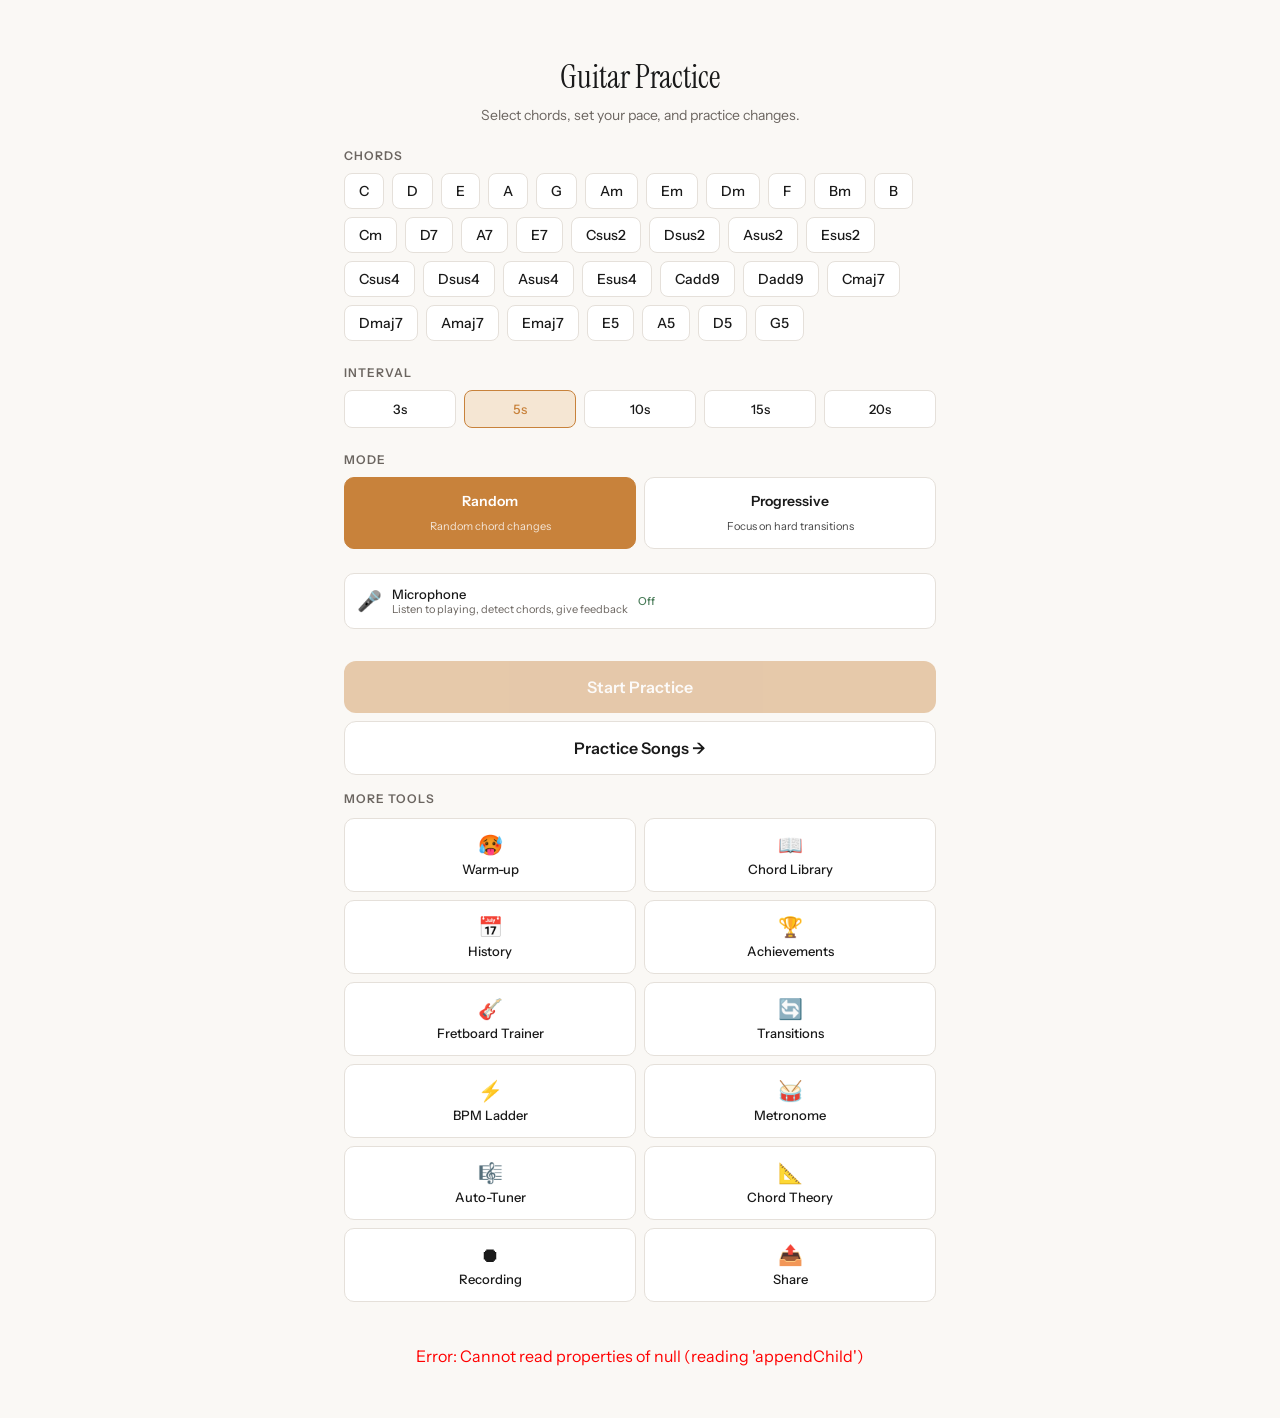
==== commit f7cd2ba0: "fix: show setup screen by default, add error handling - Add 'active' class to setup-screen so it's v" ====
--- a/index.html
+++ b/index.html
@@ -19,13 +19,13 @@
     <strong>Tip:</strong> Find a quiet space for the best results.
   </div>
   <div class="mic-overlay-tip">Tip: Find a quiet space for the best results.</div>
-  <button class="mic-allow-btn" id="mic-allow-btn">Allow Microphone</button>
-  <button class="mic-skip-btn" id="mic-skip-btn">Skip for now</button>
+  <button class="mic-allow-btn" id="mic-allow-btn" onclick="allowMic()">Allow Microphone</button>
+  <button class="mic-skip-btn" id="mic-skip-btn" onclick="skipMic()">Skip for now</button>
   <div class="mic-error" id="mic-error">Couldn't access microphone. Check browser permissions.</div>
 </div>
 
 <!-- ==================== SETUP SCREEN ==================== -->
-<div class="screen" id="setup-screen">
+<div class="screen active" id="setup-screen">
   <div class="setup-title">Guitar Practice</div>
   <div class="setup-subtitle">Select chords, set your pace, and practice changes.</div>
 
